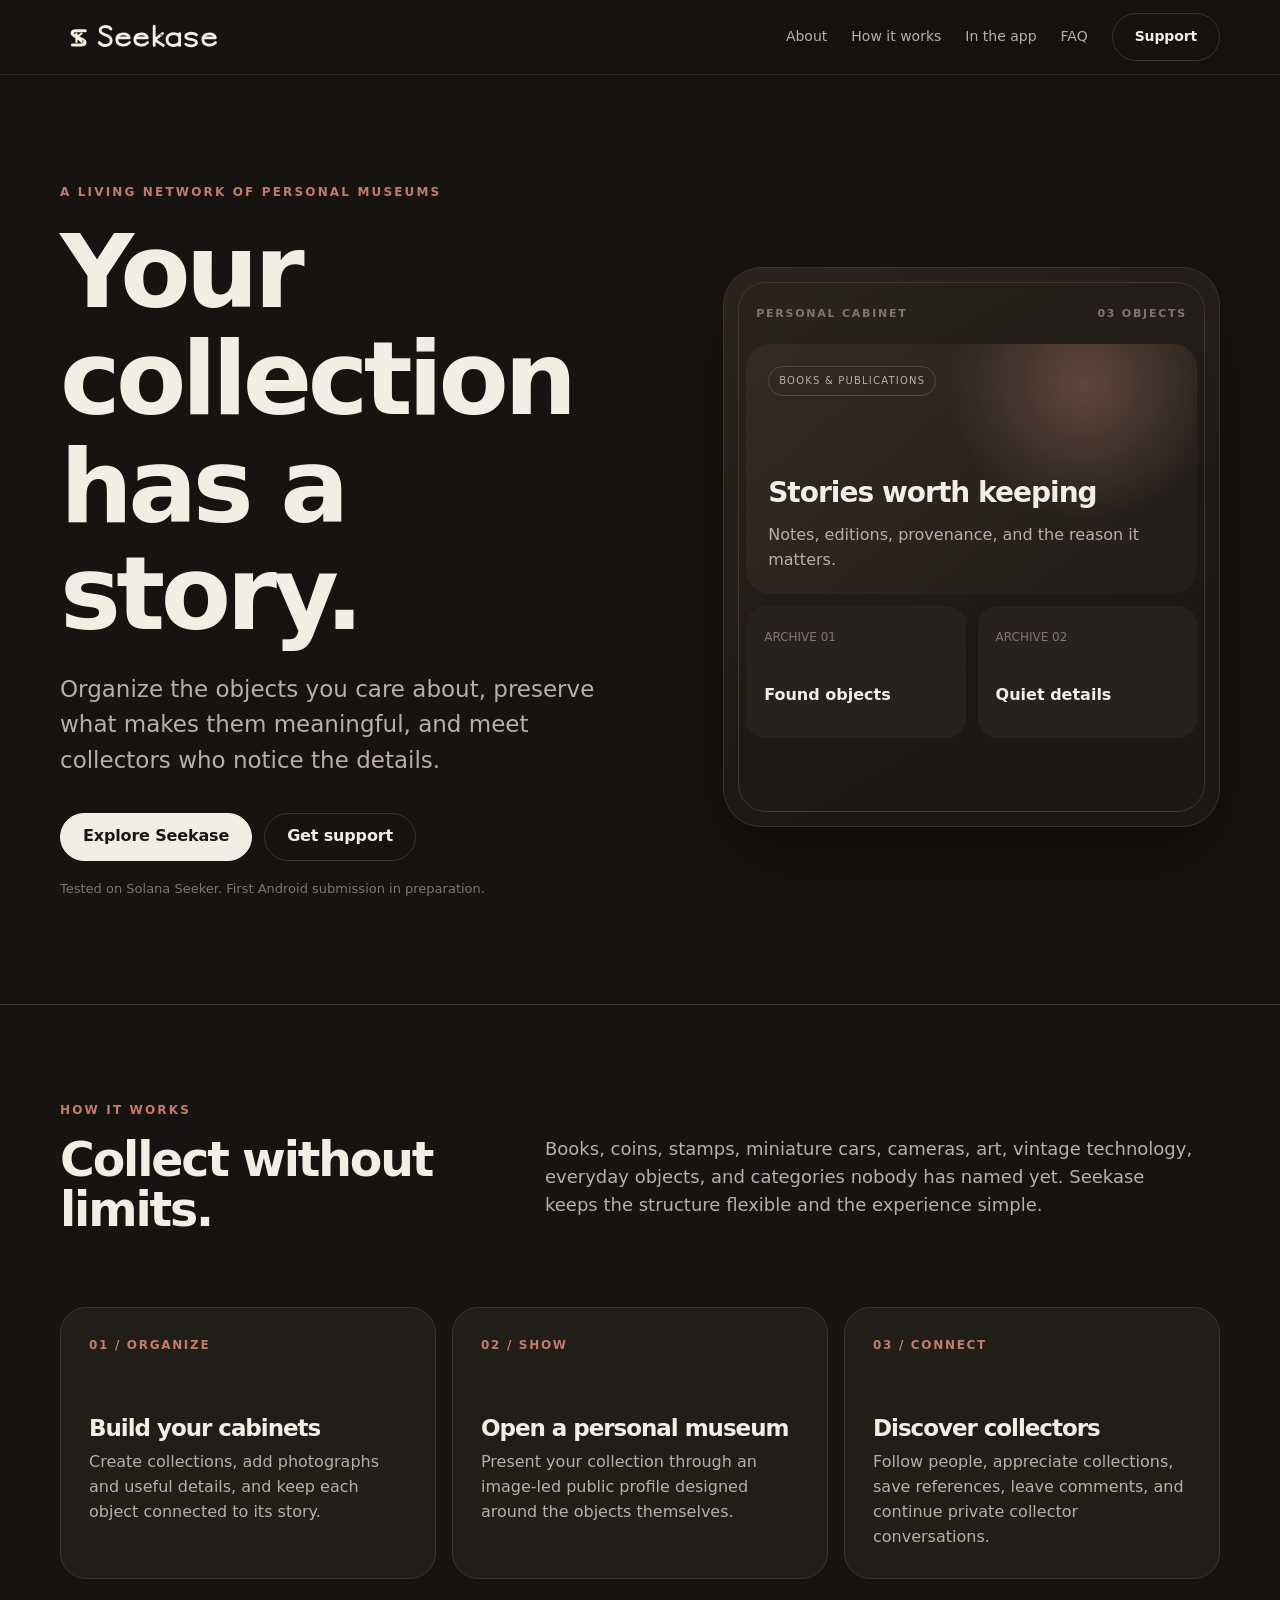
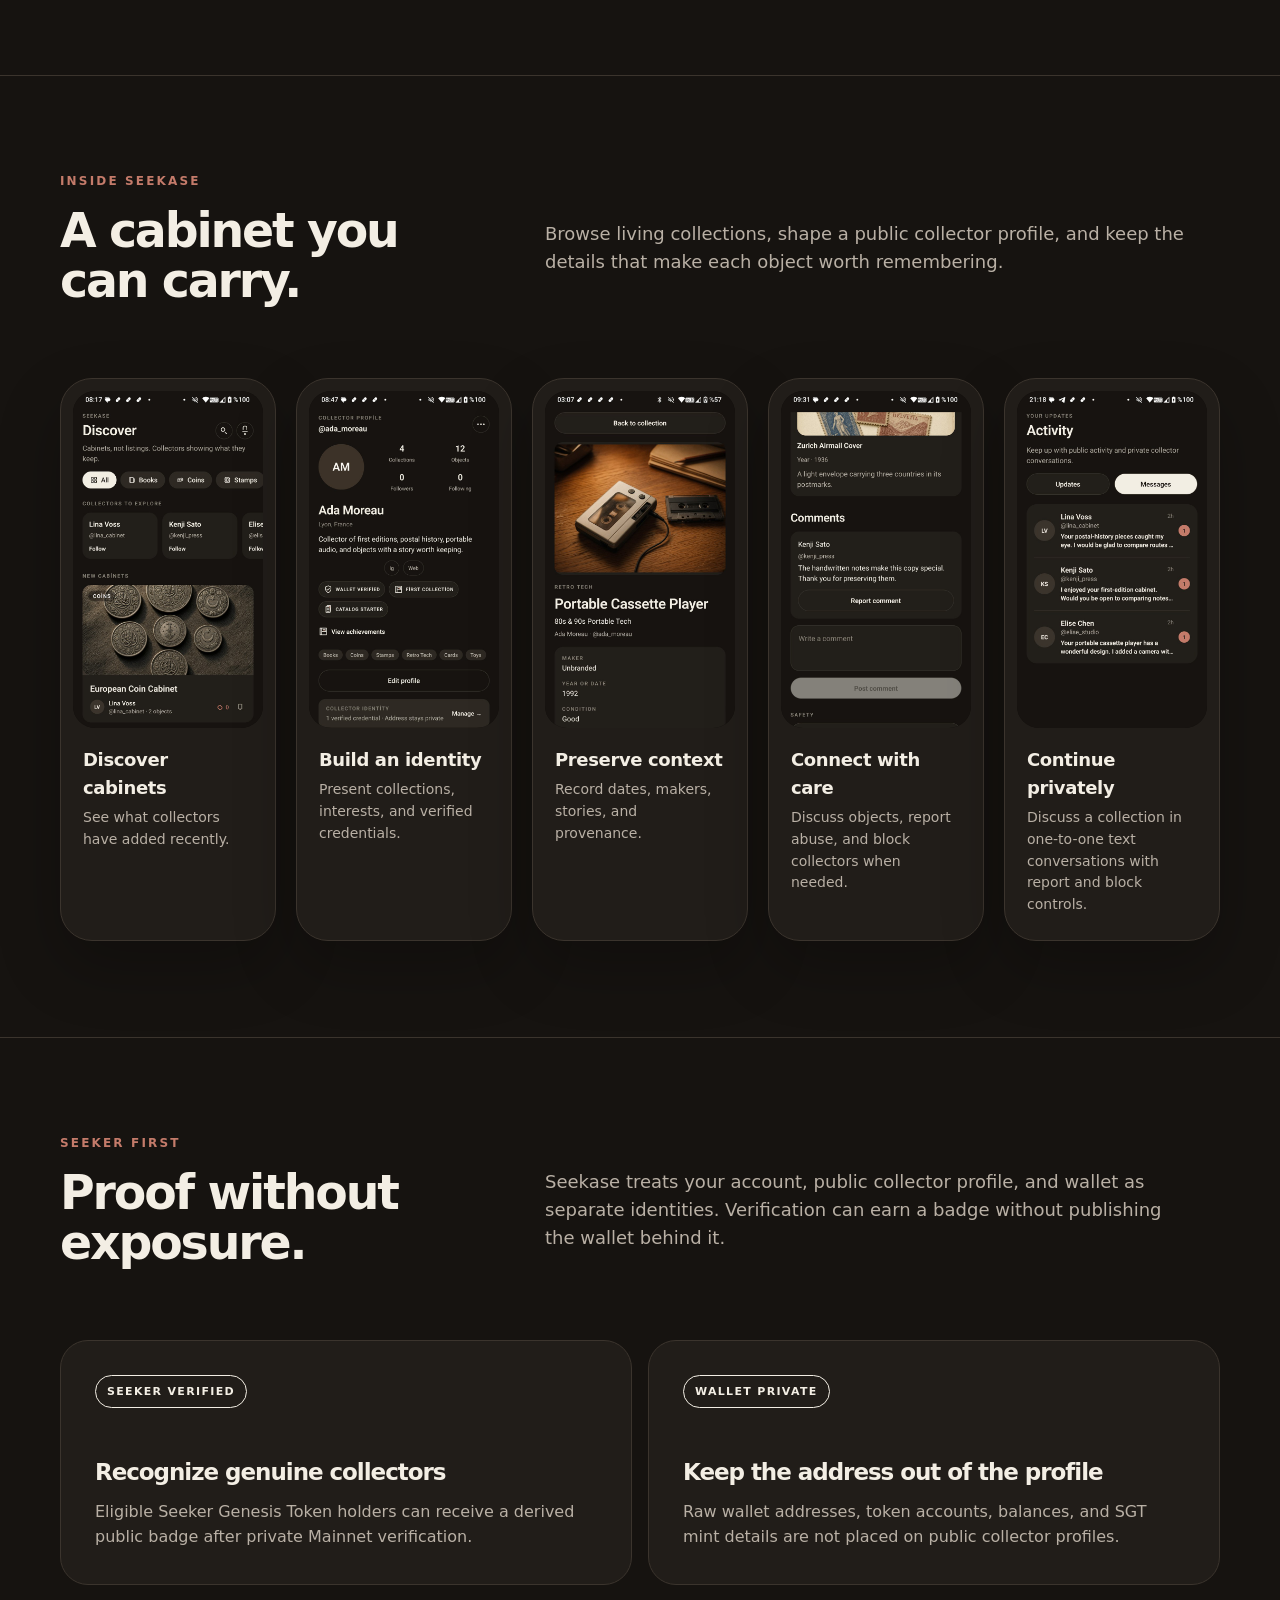
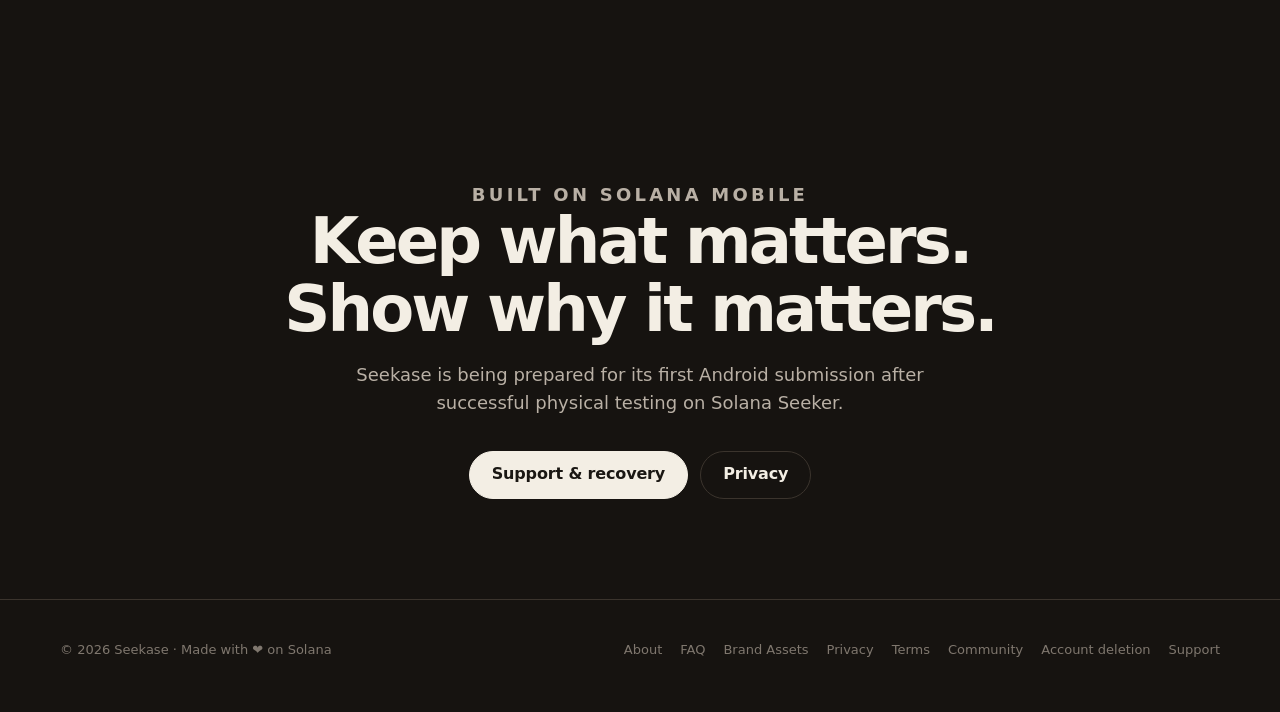
==== index.html @ af75c746 "Add social sharing metadata across site" ====
<!doctype html>
<html lang="en">
<head>
  <meta charset="utf-8">
  <meta name="viewport" content="width=device-width,initial-scale=1">
  <title>Seekase | Your collection has a story</title>
  <meta name="description" content="Build a personal museum, preserve the stories behind your objects, and discover collectors around the world.">
  <meta name="robots" content="index,follow,max-image-preview:large">
  <meta property="og:site_name" content="Seekase">
  <meta property="og:title" content="Seekase | Your collection has a story">
  <meta property="og:description" content="Build a personal museum, preserve the stories behind your objects, and discover collectors around the world.">
  <meta property="og:type" content="website">
  <meta property="og:locale" content="en_US">
  <meta property="og:url" content="https://seekase.app/">
  <meta property="og:image" content="https://seekase.app/assets/brand/banner-1200x600.png">
  <meta property="og:image:secure_url" content="https://seekase.app/assets/brand/banner-1200x600.png">
  <meta property="og:image:type" content="image/png">
  <meta property="og:image:width" content="1200">
  <meta property="og:image:height" content="600">
  <meta property="og:image:alt" content="Seekase — Build a personal museum, preserve the stories behind your objects, and discover collectors around the world.">
  <meta name="twitter:card" content="summary_large_image">
  <meta name="twitter:title" content="Seekase | Your collection has a story">
  <meta name="twitter:description" content="Build a personal museum, preserve the stories behind your objects, and discover collectors around the world.">
  <meta name="twitter:image" content="https://seekase.app/assets/brand/banner-1200x600.png">
  <meta name="twitter:image:alt" content="Seekase — Build a personal museum, preserve the stories behind your objects, and discover collectors around the world.">
  <meta name="theme-color" content="#161310">
  <link rel="canonical" href="https://seekase.app/">
  <link rel="icon" href="/assets/mark.svg" type="image/svg+xml">
  <link rel="apple-touch-icon" href="/assets/brand/app-icon-512.png">
  <link rel="stylesheet" href="/assets/site.css">
</head>
<body>
  <header class="site-header">
    <nav class="nav shell" aria-label="Main navigation">
      <a class="brand" href="/" aria-label="Seekase home"><img src="/assets/lockup.svg" alt="Seekase"></a>
      <div class="nav-links"><a href="/about/">About</a><a href="#how-it-works">How it works</a><a href="#in-the-app">In the app</a><a href="/faq/">FAQ</a><a class="button secondary" href="/support/">Support</a></div>
    </nav>
  </header>
  <main>
    <section class="hero">
      <div class="hero-grid shell">
        <div>
          <p class="eyebrow">A living network of personal museums</p>
          <h1>Your collection has a story.</h1>
          <p class="lede">Organize the objects you care about, preserve what makes them meaningful, and meet collectors who notice the details.</p>
          <div class="actions"><a class="button primary" href="#how-it-works">Explore Seekase</a><a class="button secondary" href="/support/">Get support</a></div>
          <p class="availability">Tested on Solana Seeker. First Android submission in preparation.</p>
        </div>
        <div class="cabinet" aria-label="Illustration of a Seekase collection">
          <div class="cabinet-head"><span>Personal cabinet</span><span>03 objects</span></div>
          <article class="object-card featured"><span class="object-tag">Books & publications</span><p class="object-title">Stories worth keeping</p><p class="object-meta">Notes, editions, provenance, and the reason it matters.</p></article>
          <div class="object-row"><article class="mini-object"><span>ARCHIVE 01</span><strong>Found objects</strong></article><article class="mini-object"><span>ARCHIVE 02</span><strong>Quiet details</strong></article></div>
        </div>
      </div>
    </section>
    <section class="section" id="how-it-works">
      <div class="shell">
        <div class="section-intro"><div><p class="eyebrow">How it works</p><h2>Collect without limits.</h2></div><p class="section-copy">Books, coins, stamps, miniature cars, cameras, art, vintage technology, everyday objects, and categories nobody has named yet. Seekase keeps the structure flexible and the experience simple.</p></div>
        <div class="feature-grid">
          <article class="feature"><span class="feature-index">01 / ORGANIZE</span><h3>Build your cabinets</h3><p>Create collections, add photographs and useful details, and keep each object connected to its story.</p></article>
          <article class="feature"><span class="feature-index">02 / SHOW</span><h3>Open a personal museum</h3><p>Present your collection through an image-led public profile designed around the objects themselves.</p></article>
          <article class="feature"><span class="feature-index">03 / CONNECT</span><h3>Discover collectors</h3><p>Follow people, appreciate collections, save references, leave comments, and continue private collector conversations.</p></article>
        </div>
      </div>
    </section>
    <section class="section app-preview" id="in-the-app">
      <div class="shell">
        <div class="section-intro"><div><p class="eyebrow">Inside Seekase</p><h2>A cabinet you can carry.</h2></div><p class="section-copy">Browse living collections, shape a public collector profile, and keep the details that make each object worth remembering.</p></div>
        <div class="screen-grid">
          <figure class="screen-card"><img src="/assets/screenshots/discover.jpg" alt="Seekase Discover showing public collector cabinets" loading="lazy"><figcaption><strong>Discover cabinets</strong><span>See what collectors have added recently.</span></figcaption></figure>
          <figure class="screen-card featured-screen"><img src="/assets/screenshots/profile.jpg" alt="Ada Moreau collector profile in Seekase" loading="lazy"><figcaption><strong>Build an identity</strong><span>Present collections, interests, and verified credentials.</span></figcaption></figure>
          <figure class="screen-card"><img src="/assets/screenshots/object.jpg" alt="A detailed collectible object page in Seekase" loading="lazy"><figcaption><strong>Preserve context</strong><span>Record dates, makers, stories, and provenance.</span></figcaption></figure>
          <figure class="screen-card"><img src="/assets/screenshots/comments.jpg" alt="A collector comment and safety controls in Seekase" loading="lazy"><figcaption><strong>Connect with care</strong><span>Discuss objects, report abuse, and block collectors when needed.</span></figcaption></figure>
          <figure class="screen-card"><img src="/assets/screenshots/messages.jpg" alt="Seekase private collector conversation inbox" loading="lazy"><figcaption><strong>Continue privately</strong><span>Discuss a collection in one-to-one text conversations with report and block controls.</span></figcaption></figure>
        </div>
      </div>
    </section>
    <section class="section" id="identity">
      <div class="shell">
        <div class="section-intro"><div><p class="eyebrow">Seeker first</p><h2>Proof without exposure.</h2></div><p class="section-copy">Seekase treats your account, public collector profile, and wallet as separate identities. Verification can earn a badge without publishing the wallet behind it.</p></div>
        <div class="identity">
          <article class="identity-card"><span class="status-pill">Seeker verified</span><h3>Recognize genuine collectors</h3><p>Eligible Seeker Genesis Token holders can receive a derived public badge after private Mainnet verification.</p></article>
          <article class="identity-card dark"><span class="status-pill">Wallet private</span><h3>Keep the address out of the profile</h3><p>Raw wallet addresses, token accounts, balances, and SGT mint details are not placed on public collector profiles.</p></article>
        </div>
      </div>
    </section>
    <section class="cta"><div class="shell"><p class="eyebrow">Built on Solana Mobile</p><h2>Keep what matters.<br>Show why it matters.</h2><p>Seekase is being prepared for its first Android submission after successful physical testing on Solana Seeker.</p><div class="actions"><a class="button primary" href="/support/">Support & recovery</a><a class="button secondary" href="/privacy/">Privacy</a></div></div></section>
  </main>
  <footer class="site-footer"><div class="footer-grid shell"><span>© 2026 Seekase · Made with ❤️ on Solana</span><div class="footer-links"><a href="/about/">About</a><a href="/faq/">FAQ</a><a href="/brand/">Brand Assets</a><a href="/privacy/">Privacy</a><a href="/terms/">Terms</a><a href="/community/">Community</a><a href="/account-deletion/">Account deletion</a><a href="/support/">Support</a></div></div></footer>
</body>
</html>
---- assets/site.css ----
:root {
  color-scheme: dark;
  --bg: #161310;
  --surface: #211d19;
  --surface-2: #2b2520;
  --paper: #f3eee4;
  --muted: #b9b0a5;
  --faint: #7f776e;
  --line: #3b342d;
  --clay: #c47b6a;
  --max: 1160px;
}

* { box-sizing: border-box; }
html { scroll-behavior: smooth; }
body {
  margin: 0;
  overflow-x: hidden;
  background: var(--bg);
  color: var(--paper);
  font-family: Inter, ui-sans-serif, system-ui, -apple-system, BlinkMacSystemFont, "Segoe UI", sans-serif;
  line-height: 1.55;
  -webkit-font-smoothing: antialiased;
}
a { color: inherit; }
img { display: block; max-width: 100%; }
.shell { width: auto; max-width: var(--max); margin-inline: max(20px, calc((100% - var(--max)) / 2)); }
.site-header {
  position: sticky;
  top: 0;
  z-index: 20;
  border-bottom: 1px solid color-mix(in srgb, var(--line), transparent 28%);
  background: color-mix(in srgb, var(--bg), transparent 7%);
  backdrop-filter: blur(16px);
}
.nav { min-height: 74px; display: flex; align-items: center; justify-content: space-between; gap: 28px; }
.brand { display: inline-flex; align-items: center; text-decoration: none; }
.brand img { width: 176px; height: auto; }
.nav-links { display: flex; align-items: center; gap: 24px; color: var(--muted); font-size: 14px; }
.nav-links a { text-decoration: none; }
.nav-links a:hover, .nav-links a:focus-visible { color: var(--paper); }
.button {
  display: inline-flex;
  align-items: center;
  justify-content: center;
  min-height: 48px;
  padding: 0 22px;
  border: 1px solid var(--line);
  border-radius: 999px;
  text-decoration: none;
  font-weight: 700;
  letter-spacing: -0.01em;
}
.button.primary { background: var(--paper); color: #1a1713; border-color: var(--paper); }
.button.secondary { background: transparent; color: var(--paper); }
.button:hover, .button:focus-visible { transform: translateY(-1px); }
.eyebrow { margin: 0 0 16px; color: var(--clay); font-size: 12px; font-weight: 800; letter-spacing: .18em; text-transform: uppercase; }
.hero { padding: 108px 0 92px; overflow: hidden; }
.hero-grid { display: grid; grid-template-columns: minmax(0, 1.08fr) minmax(320px, .92fr); gap: 80px; align-items: center; }
.hero-grid > *, .section-intro > *, .identity > * { min-width: 0; }
h1, h2, h3 { margin-top: 0; line-height: 1.05; letter-spacing: -.045em; }
h1 { max-width: 760px; margin-bottom: 24px; font-size: clamp(56px, 8vw, 108px); font-weight: 640; }
h2 { margin-bottom: 18px; font-size: clamp(38px, 5vw, 66px); font-weight: 620; }
h3 { margin-bottom: 10px; font-size: 23px; }
.lede { max-width: 650px; margin: 0; color: var(--muted); font-size: clamp(18px, 2vw, 23px); }
.actions { display: flex; flex-wrap: wrap; gap: 12px; margin-top: 34px; }
.availability { margin-top: 18px; color: var(--faint); font-size: 13px; }
.cabinet {
  position: relative;
  width: 100%;
  min-height: 560px;
  padding: 22px;
  border: 1px solid var(--line);
  border-radius: 38px;
  background: linear-gradient(150deg, #2b241e, #1b1815 70%);
  box-shadow: 0 34px 80px rgba(0,0,0,.33);
}
.cabinet::after { content: ""; position: absolute; inset: 14px; border: 1px solid #40372f; border-radius: 28px; pointer-events: none; }
.cabinet-head { display: flex; justify-content: space-between; margin: 15px 10px 22px; color: var(--faint); font-size: 11px; font-weight: 800; letter-spacing: .16em; text-transform: uppercase; }
.object-card { position: relative; z-index: 1; margin: 12px 0; padding: 22px; border-radius: 24px; background: var(--surface-2); }
.object-card.featured { min-height: 250px; display: flex; flex-direction: column; justify-content: end; background: radial-gradient(circle at 75% 16%, #60463b, transparent 34%), linear-gradient(140deg, #342a23, #211d19); }
.object-tag { width: max-content; margin-bottom: auto; padding: 6px 10px; border: 1px solid #59483e; border-radius: 99px; color: var(--muted); font-size: 10px; letter-spacing: .12em; text-transform: uppercase; }
.object-title { margin: 0; font-size: 28px; font-weight: 650; letter-spacing: -.035em; }
.object-meta { margin: 8px 0 0; color: var(--muted); }
.object-row { display: grid; grid-template-columns: 1fr 1fr; gap: 12px; }
.mini-object { min-height: 132px; padding: 18px; border-radius: 20px; background: #27221e; }
.mini-object strong { display: block; margin-top: 34px; }
.mini-object span { color: var(--faint); font-size: 12px; }
.section { padding: 96px 0; border-top: 1px solid var(--line); }
.section-intro { display: grid; grid-template-columns: .75fr 1.25fr; align-items: center; gap: 80px; margin-bottom: 54px; }
.section-intro h2 { font-size: clamp(34px, 3.7vw, 54px); }
.section-copy { max-width: 650px; margin: 0; color: var(--muted); font-size: 18px; }
.feature-grid { display: grid; grid-template-columns: repeat(3, 1fr); gap: 16px; }
.feature { min-height: 250px; padding: 28px; border: 1px solid var(--line); border-radius: 26px; background: var(--surface); }
.feature-index { display: block; margin-bottom: 62px; color: var(--clay); font-size: 12px; font-weight: 800; letter-spacing: .14em; }
.feature p { margin: 0; color: var(--muted); }
.app-preview { overflow: hidden; }
.screen-grid { display: grid; grid-template-columns: repeat(5, minmax(0, 1fr)); gap: 20px; align-items: stretch; }
.screen-card { display: flex; height: 100%; min-width: 0; flex-direction: column; margin: 0; padding: 12px; border: 1px solid var(--line); border-radius: 32px; background: var(--surface); box-shadow: 0 26px 64px rgba(0,0,0,.24); }
.screen-card.featured-screen { transform: none; }
.screen-card img { width: 100%; border-radius: 22px; aspect-ratio: 9 / 16; object-fit: cover; object-position: top; background: #100e0c; }
.screen-card figcaption { display: grid; flex: 1; align-content: start; gap: 5px; padding: 18px 10px 12px; }
.screen-card figcaption strong { font-size: 18px; letter-spacing: -.02em; }
.screen-card figcaption span { color: var(--muted); font-size: 14px; }
.identity { display: grid; grid-template-columns: 1fr 1fr; gap: 16px; }
.identity-card { padding: 34px; border: 1px solid var(--line); border-radius: 28px; background: var(--surface); color: var(--paper); }
.identity-card.dark { background: var(--surface); }
.identity-card p { max-width: 500px; margin-bottom: 0; color: var(--muted); }
.status-pill { display: inline-flex; margin-bottom: 52px; padding: 7px 11px; border: 1px solid currentColor; border-radius: 99px; font-size: 11px; font-weight: 800; letter-spacing: .12em; text-transform: uppercase; }
.principle-grid { display: grid; grid-template-columns: 1fr 1fr; border-top: 1px solid var(--line); }
.principle { display: grid; grid-template-columns: 54px 1fr; gap: 18px; padding: 30px 28px 30px 0; border-bottom: 1px solid var(--line); }
.principle:nth-child(odd) { border-right: 1px solid var(--line); }
.principle:nth-child(even) { padding-left: 28px; }
.principle > span { color: var(--clay); font-size: 12px; font-weight: 800; letter-spacing: .14em; }
.principle p { margin: 0; color: var(--muted); }
.founder-note { background: var(--surface); color: var(--paper); }
.founder-note .eyebrow { color: var(--clay); }
.founder-note p { max-width: 780px; margin: 0; color: var(--muted); font-size: 20px; }
.founder-link { display: inline-flex; margin-top: 24px; color: var(--paper); font-size: 16px; font-weight: 750; text-underline-offset: 5px; }
.narrow-copy { max-width: 900px; }
.faq-list h3 { margin-bottom: 8px; }
.faq-list h3 + p { margin-top: 0; }
.asset-grid { display: grid; grid-template-columns: 1fr 1fr; gap: 18px; min-width: 0; }
.asset-card, .media-asset { min-width: 0; max-width: 100%; overflow: hidden; border: 1px solid var(--line); border-radius: 26px; }
.asset-dark { background: var(--bg); }
.asset-light { background: var(--paper); color: #1a1713; }
.asset-preview { min-height: 260px; display: grid; place-items: center; padding: 48px; }
.lockup-preview img { width: min(100%, 360px); }
.mark-preview img { width: 96px; max-height: 96px; }
.wordmark-preview img { width: min(100%, 280px); }
.asset-info { display: flex; align-items: center; justify-content: space-between; gap: 20px; padding: 18px 20px; border-top: 1px solid color-mix(in srgb, var(--line), transparent 18%); background: color-mix(in srgb, var(--surface), transparent 3%); color: var(--paper); }
.asset-info > div { min-width: 0; }
.asset-light .asset-info { background: #e9e3d8; color: #1a1713; border-color: #d7d0c4; }
.asset-info strong, .asset-info span { display: block; }
.asset-info span { margin-top: 3px; color: var(--muted); font-size: 12px; }
.asset-light .asset-info span { color: #6d655c; }
.download-link { flex: 0 0 auto; text-decoration: none; font-size: 13px; font-weight: 750; }
.media-grid { display: grid; grid-template-columns: 1fr 2fr 1fr; gap: 18px; align-items: start; }
.media-asset { background: var(--surface); }
.media-asset > img { width: 100%; aspect-ratio: 1; object-fit: cover; }
.media-asset.wide > img { aspect-ratio: 2 / 1; }
.swatch-grid { display: grid; grid-template-columns: repeat(5, 1fr); gap: 12px; }
.swatch { min-height: 180px; display: flex; flex-direction: column; justify-content: space-between; padding: 18px; border: 1px solid var(--line); border-radius: 22px; }
.swatch span { font-weight: 650; }
.swatch strong { font-size: 12px; letter-spacing: .12em; }
.swatch.archive { background: #161310; color: #F3EEE4; }
.swatch.ivory { background: #F3EEE4; color: #1A1713; }
.swatch.clay { background: #C47B6A; color: #1A1713; }
.swatch.paper { background: #F4F0E8; color: #1A1713; }
.swatch.ink { background: #1A1713; color: #F3EEE4; }
.cta { padding: 100px 0; text-align: center; }
.cta p { max-width: 620px; margin: 0 auto; color: var(--muted); font-size: 18px; }
.cta .actions { justify-content: center; }
.site-footer { padding: 40px 0 52px; border-top: 1px solid var(--line); color: var(--faint); font-size: 13px; }
.footer-grid { display: flex; justify-content: space-between; gap: 32px; }
.footer-links { display: flex; flex-wrap: wrap; gap: 18px; }
.footer-links a { text-decoration: none; }
.legal-hero { padding: 76px 0 44px; }
.legal-hero h1 { max-width: 900px; font-size: clamp(48px, 7vw, 84px); }
.legal-layout { display: grid; grid-template-columns: 220px minmax(0, 760px); gap: 72px; padding-bottom: 110px; }
.legal-nav { position: sticky; top: 104px; align-self: start; display: grid; gap: 9px; color: var(--faint); font-size: 13px; }
.legal-nav a { text-decoration: none; }
.legal { color: var(--muted); }
.legal h2 { margin-top: 54px; color: var(--paper); font-size: 30px; letter-spacing: -.03em; }
.legal h2:first-child { margin-top: 0; }
.legal h3 { margin-top: 30px; color: var(--paper); font-size: 19px; letter-spacing: -.02em; }
.legal li { margin-bottom: 8px; }
.notice { margin: 24px 0 34px; padding: 18px 20px; border-left: 3px solid var(--clay); background: var(--surface); color: var(--muted); }
.steps { counter-reset: steps; display: grid; gap: 14px; margin: 28px 0; padding: 0; list-style: none; }
.steps li { counter-increment: steps; padding: 22px; border: 1px solid var(--line); border-radius: 20px; background: var(--surface); }
.steps li::before { content: counter(steps, decimal-leading-zero); display: block; margin-bottom: 10px; color: var(--clay); font-size: 11px; font-weight: 800; letter-spacing: .14em; }
code { padding: 2px 6px; border-radius: 6px; background: var(--surface-2); color: var(--paper); }

@media (max-width: 860px) {
  .nav-links a:not(.button) { display: none; }
  .nav-links a[href="/about/"], .nav-links a[href="/faq/"] { display: inline-flex; }
  .brand img { width: 148px; }
  .hero { padding-top: 72px; }
  .hero-grid { display: block; }
  .hero-grid > :last-child { margin-top: 40px; }
  .section-intro, .identity, .legal-layout { grid-template-columns: 1fr; gap: 40px; }
  .principle-grid { grid-template-columns: 1fr; }
  .principle:nth-child(odd) { border-right: 0; }
  .principle:nth-child(even) { padding-left: 0; }
  .media-grid { grid-template-columns: 1fr 1fr; }
  .media-asset.wide { grid-column: span 2; }
  .swatch-grid { grid-template-columns: repeat(3, 1fr); }
  .cabinet { min-height: 500px; }
  .feature-grid { grid-template-columns: 1fr; }
  .screen-grid { grid-template-columns: repeat(5, minmax(240px, 1fr)); overflow-x: auto; margin-inline: -20px; padding: 24px 20px 18px; scroll-snap-type: x mandatory; }
  .screen-card { scroll-snap-align: center; }
  .screen-card.featured-screen { transform: none; }
  .feature { min-height: auto; }
  .feature-index { margin-bottom: 34px; }
  .legal-nav { position: static; grid-template-columns: repeat(2, minmax(0,1fr)); }
}

@media (max-width: 520px) {
  .shell { width: auto; margin-inline: 14px; }
  .nav { min-height: 66px; }
  .brand img { width: 118px; }
  .nav-links { gap: 11px; font-size: 12px; }
  .nav-links .button { min-height: 40px; padding-inline: 14px; font-size: 12px; }
  .hero { padding: 58px 0 70px; }
  h1 { max-width: 100%; font-size: clamp(42px, 12.5vw, 50px); }
  h1, h2, h3, p { overflow-wrap: anywhere; }
  .cabinet { min-height: 460px; padding: 16px; border-radius: 30px; }
  .object-row { grid-template-columns: 1fr; }
  .mini-object { min-height: 98px; }
  .mini-object strong { margin-top: 18px; }
  .section { padding: 72px 0; }
  .screen-grid { grid-template-columns: repeat(5, minmax(78vw, 1fr)); margin-inline: -14px; padding-inline: 14px; }
  .asset-grid, .media-grid { grid-template-columns: 1fr; }
  .media-asset.wide { grid-column: auto; }
  .asset-preview { min-height: 220px; padding: 34px; }
  .asset-info { align-items: flex-start; flex-direction: column; gap: 12px; }
  .swatch-grid { grid-template-columns: 1fr 1fr; }
  .footer-grid { flex-direction: column; }
}

@media (prefers-reduced-motion: reduce) {
  html { scroll-behavior: auto; }
  *, *::before, *::after { transition: none !important; animation: none !important; }
}
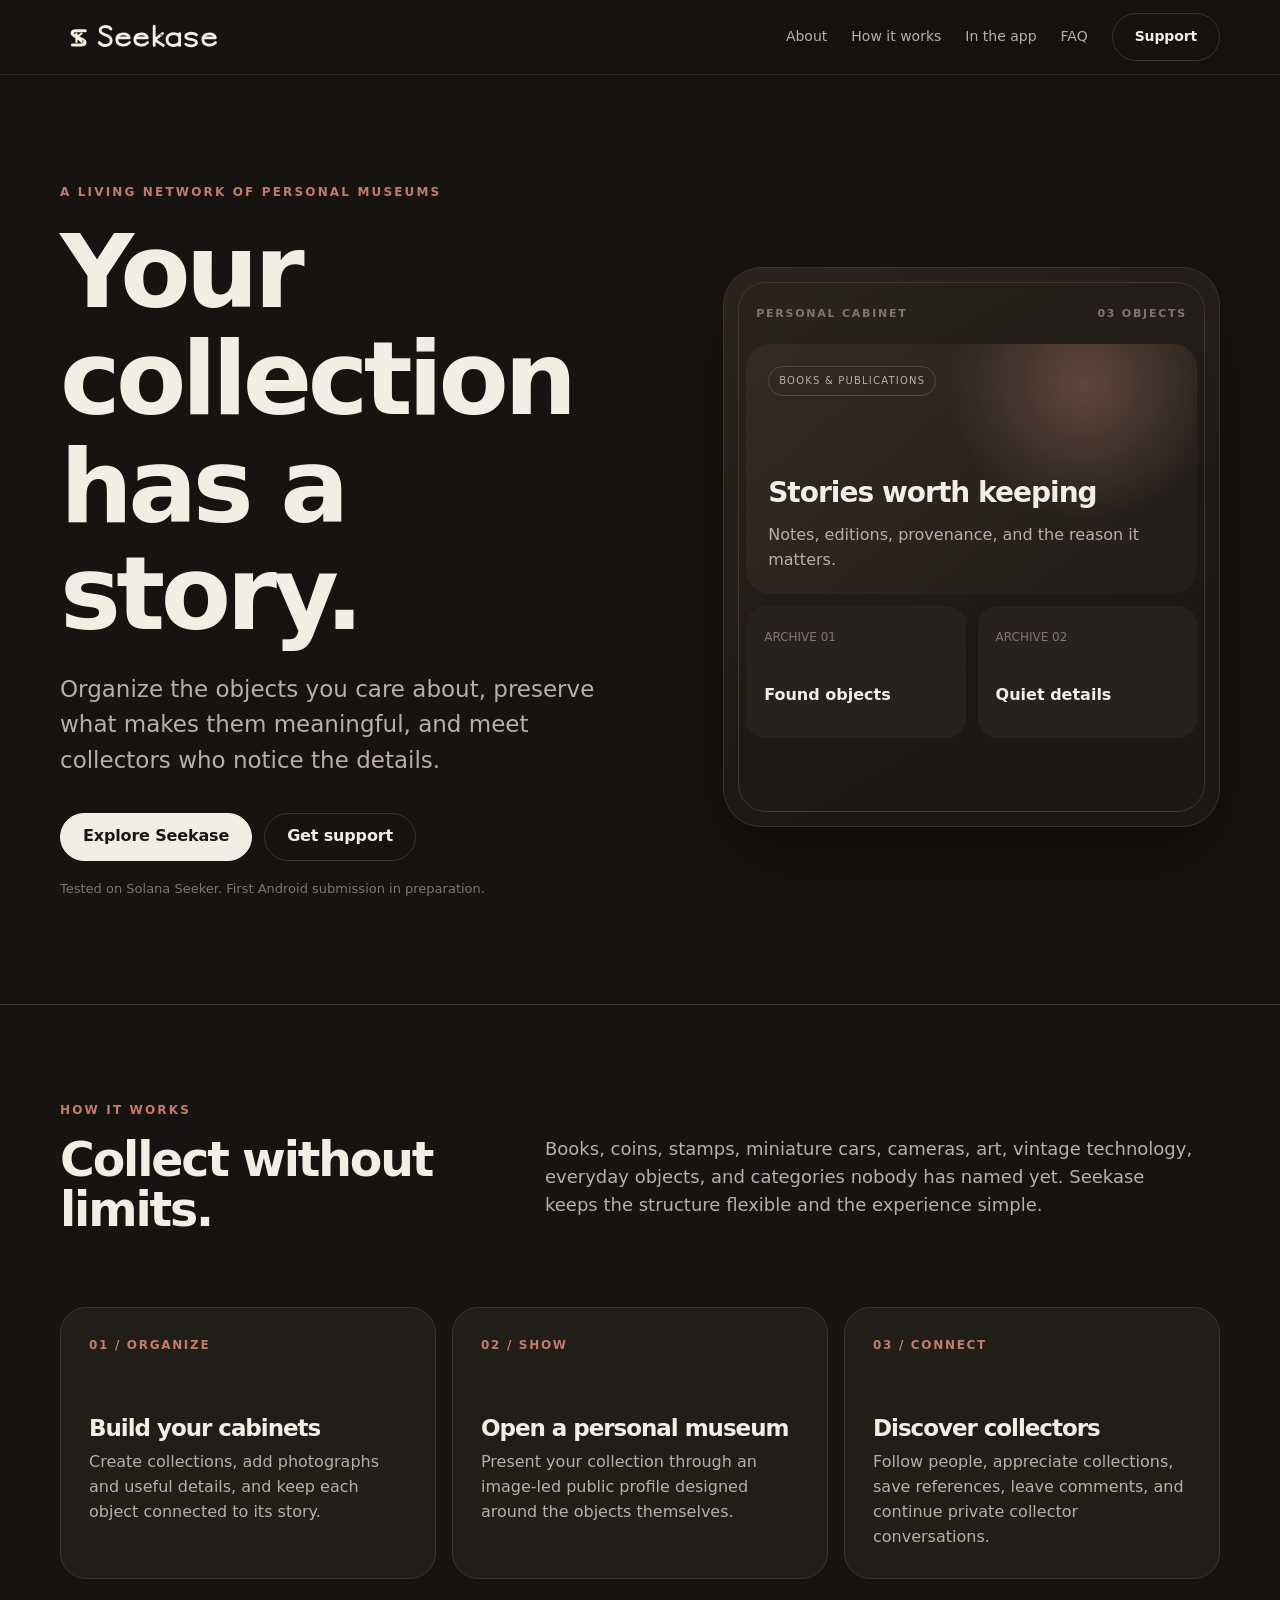
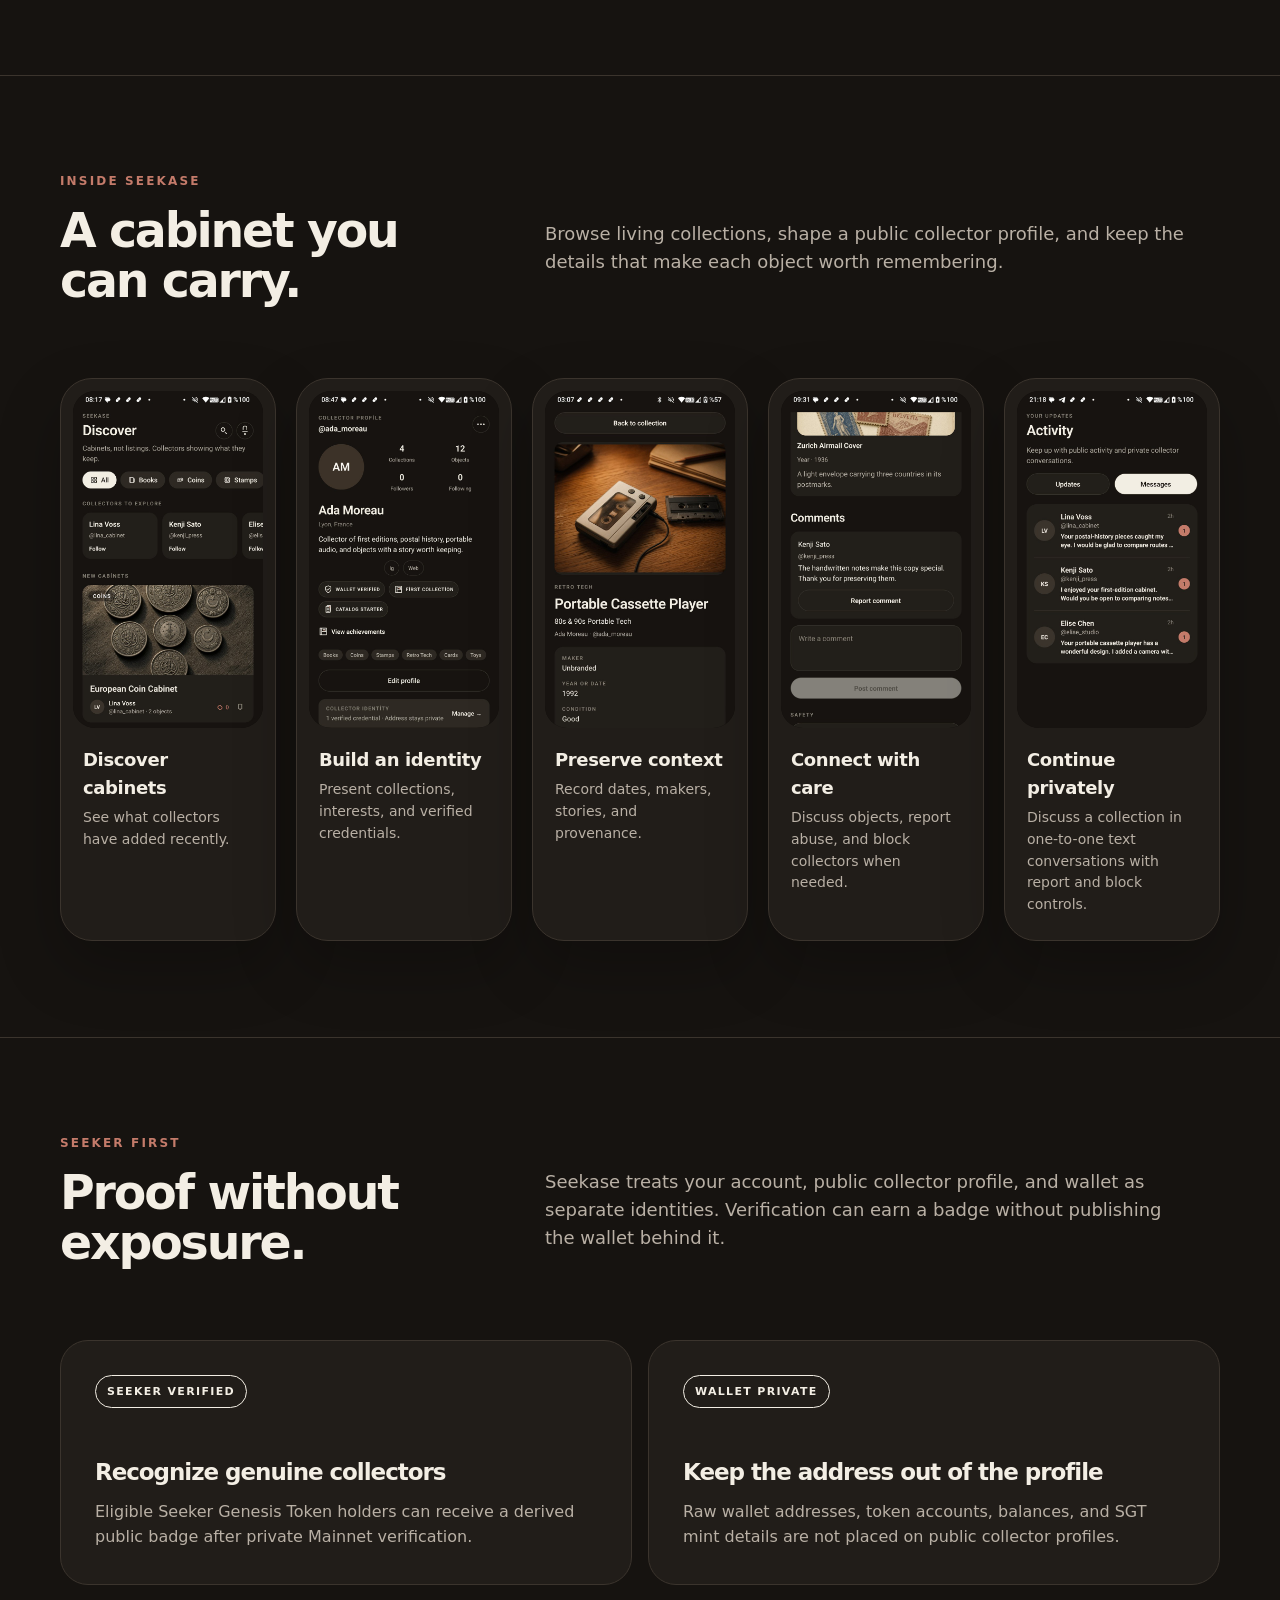
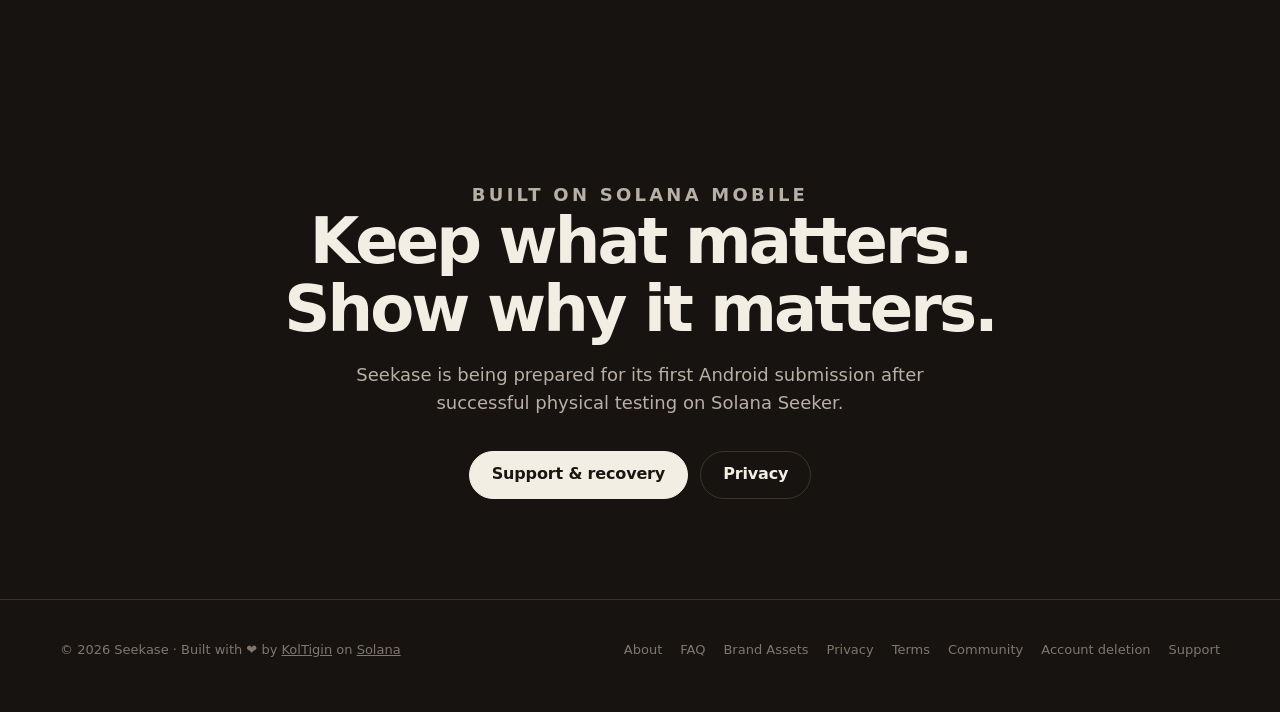
==== commit 6c68c90f: "Link footer credits" ====
--- a/index.html
+++ b/index.html
@@ -86,6 +86,6 @@
     </section>
     <section class="cta"><div class="shell"><p class="eyebrow">Built on Solana Mobile</p><h2>Keep what matters.<br>Show why it matters.</h2><p>Seekase is being prepared for its first Android submission after successful physical testing on Solana Seeker.</p><div class="actions"><a class="button primary" href="/support/">Support & recovery</a><a class="button secondary" href="/privacy/">Privacy</a></div></div></section>
   </main>
-  <footer class="site-footer"><div class="footer-grid shell"><span>© 2026 Seekase · Made with ❤️ on Solana</span><div class="footer-links"><a href="/about/">About</a><a href="/faq/">FAQ</a><a href="/brand/">Brand Assets</a><a href="/privacy/">Privacy</a><a href="/terms/">Terms</a><a href="/community/">Community</a><a href="/account-deletion/">Account deletion</a><a href="/support/">Support</a></div></div></footer>
+  <footer class="site-footer"><div class="footer-grid shell"><span>© 2026 Seekase · Built with ❤️ by <a href="https://koltigin.xyz" target="_blank" rel="noopener noreferrer">KolTigin</a> on <a href="https://solanamobile.com/" target="_blank" rel="noopener noreferrer">Solana</a></span><div class="footer-links"><a href="/about/">About</a><a href="/faq/">FAQ</a><a href="/brand/">Brand Assets</a><a href="/privacy/">Privacy</a><a href="/terms/">Terms</a><a href="/community/">Community</a><a href="/account-deletion/">Account deletion</a><a href="/support/">Support</a></div></div></footer>
 </body>
 </html>
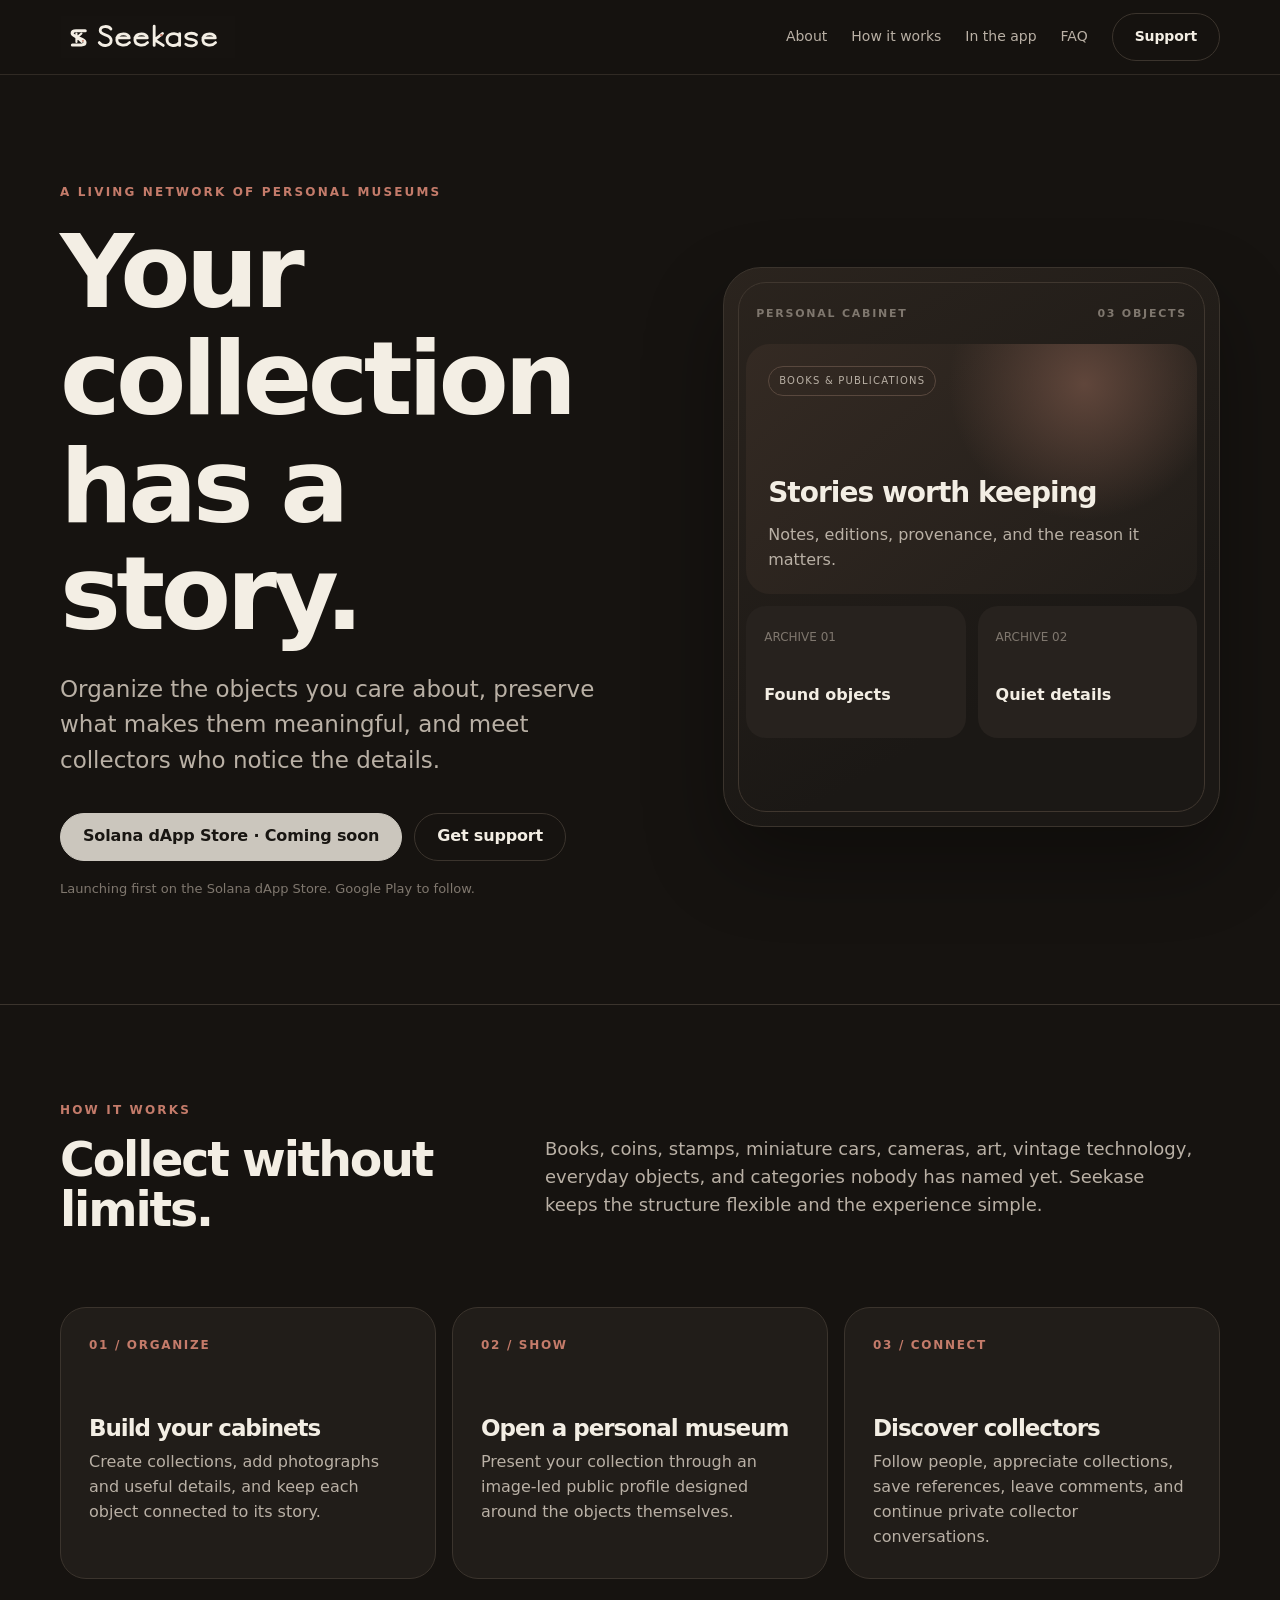
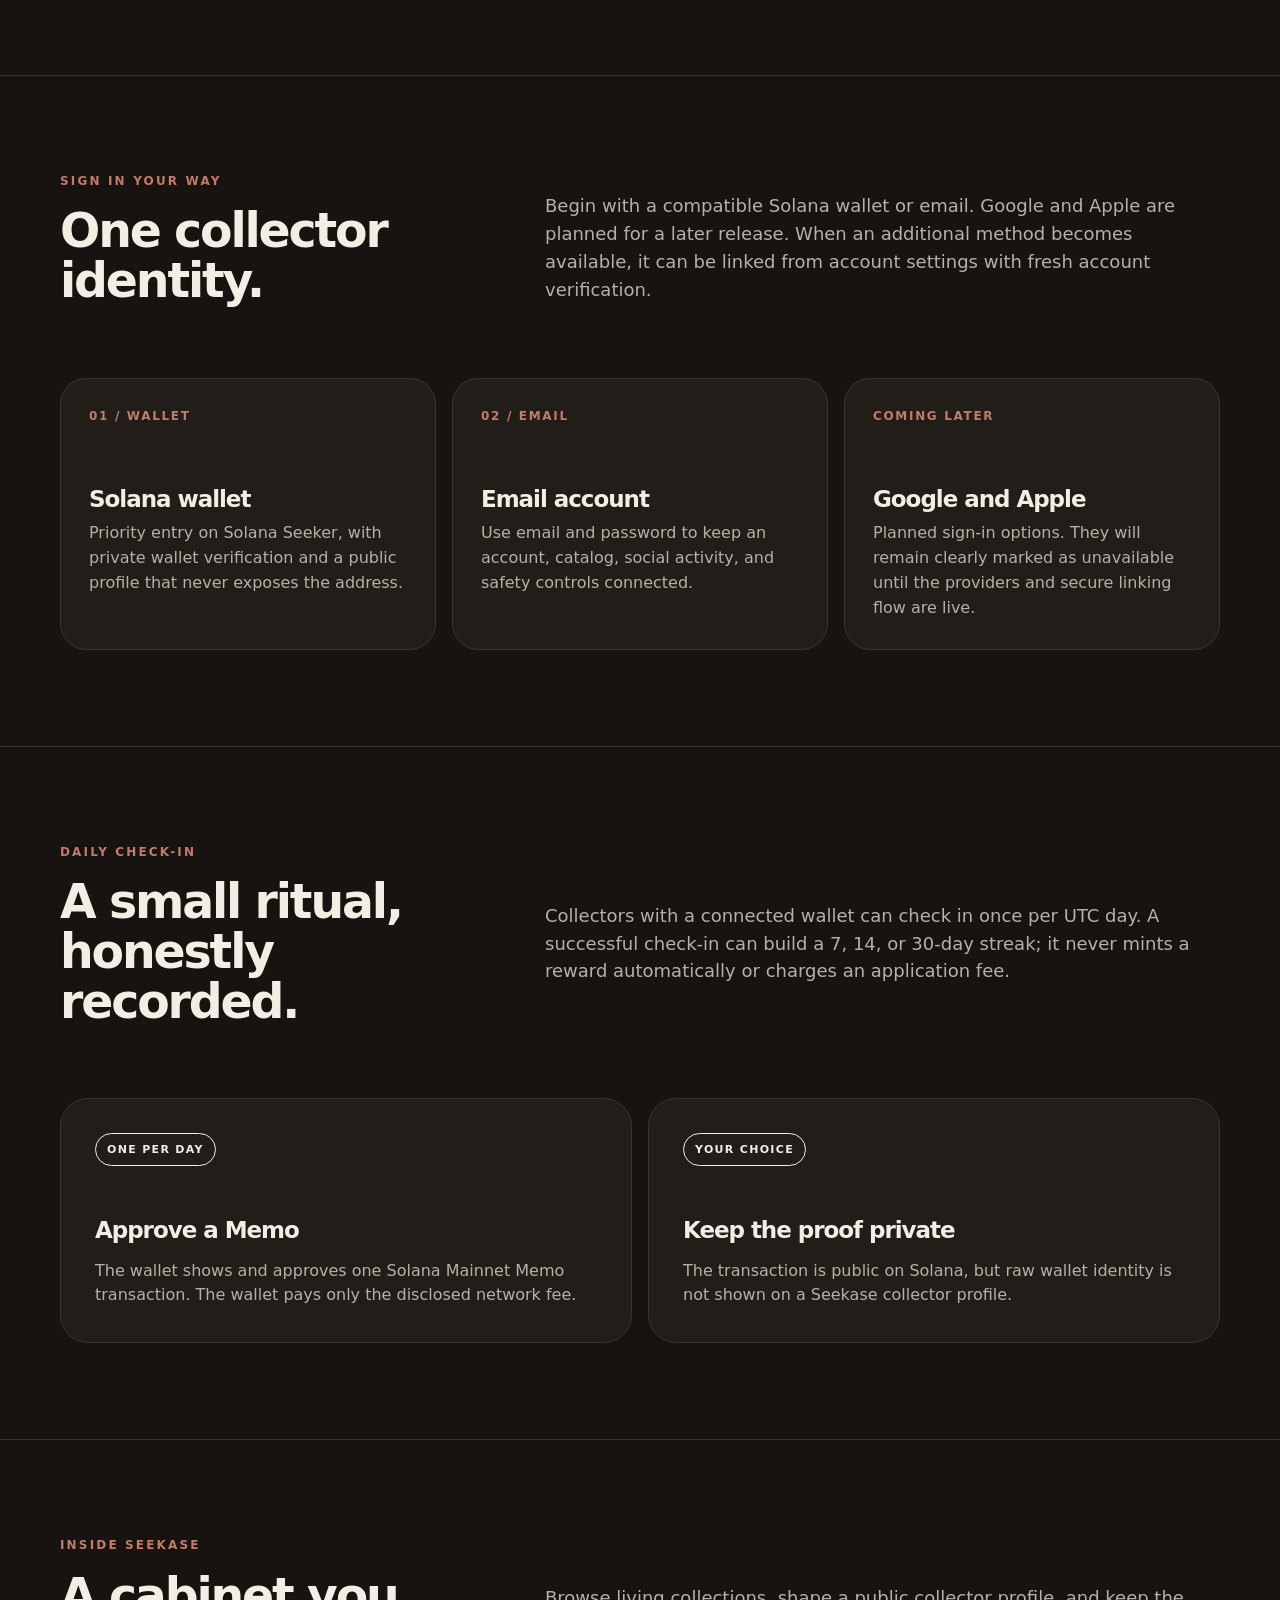
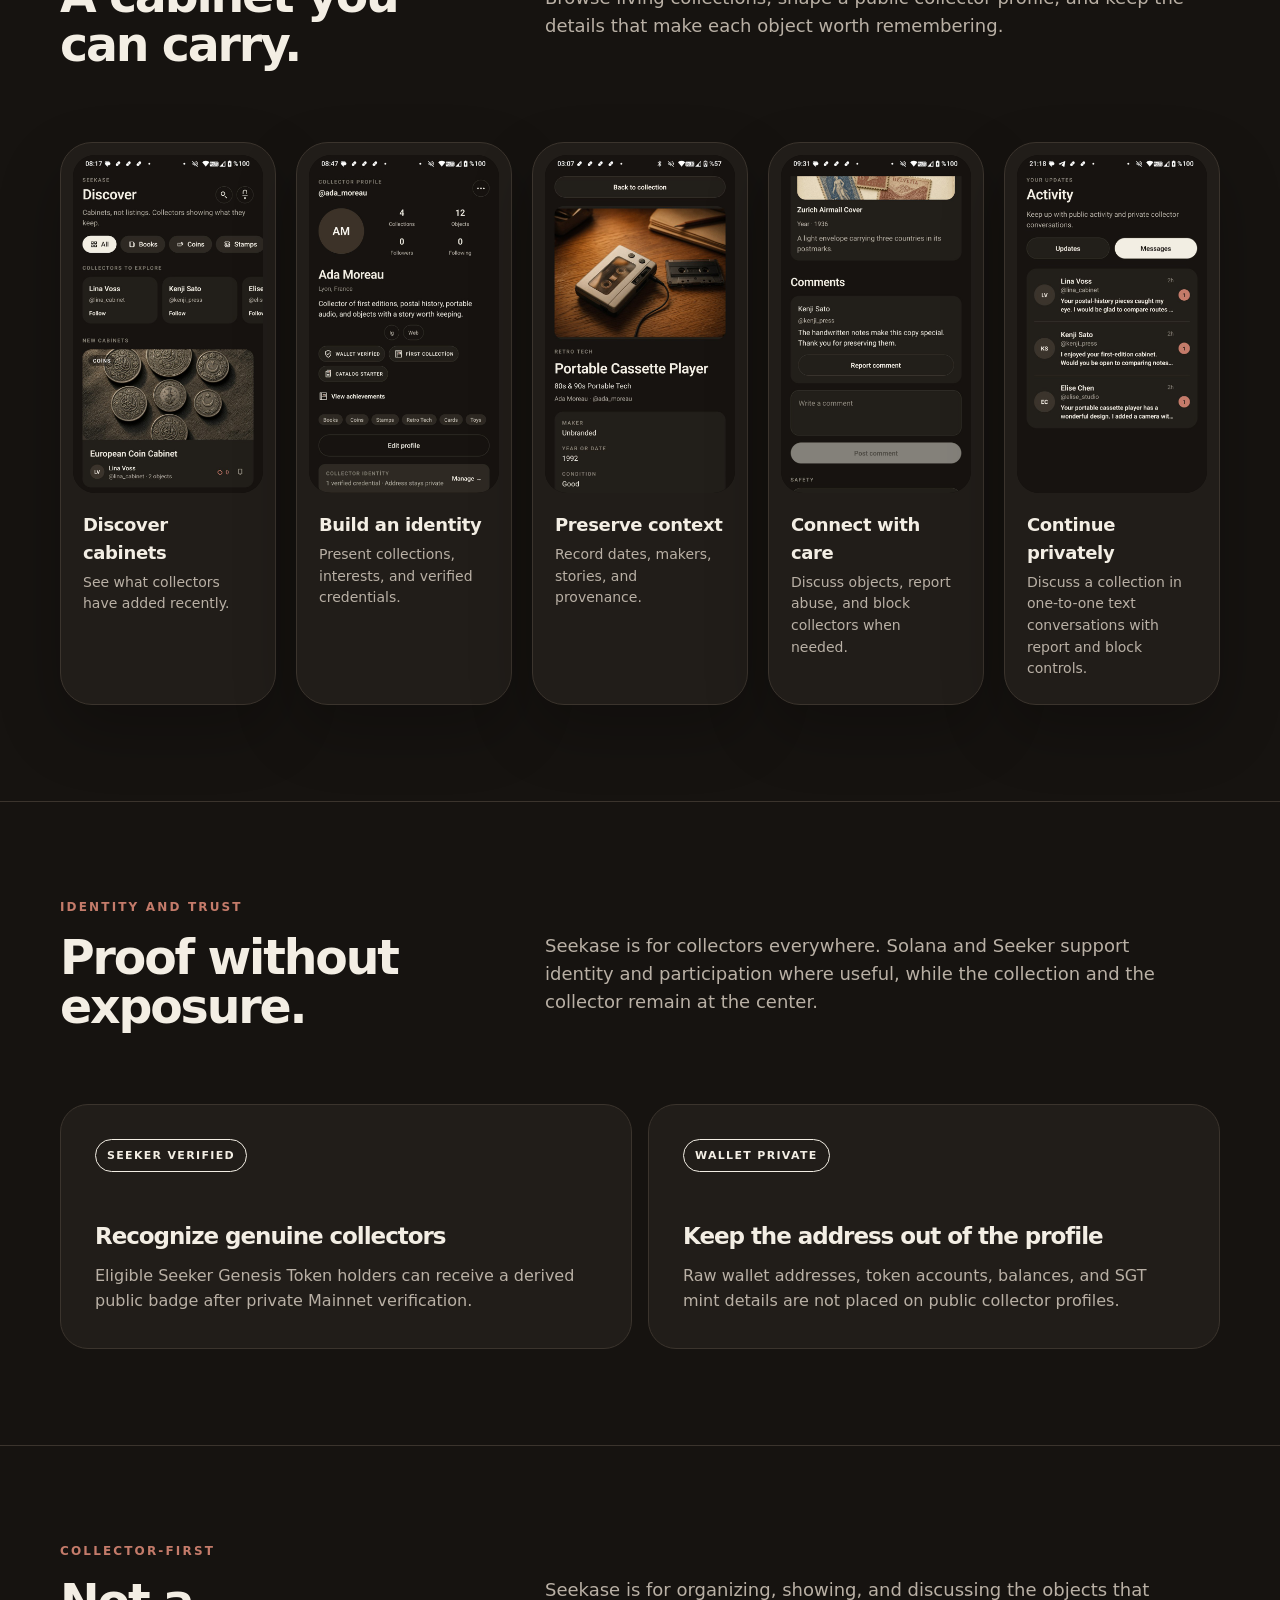
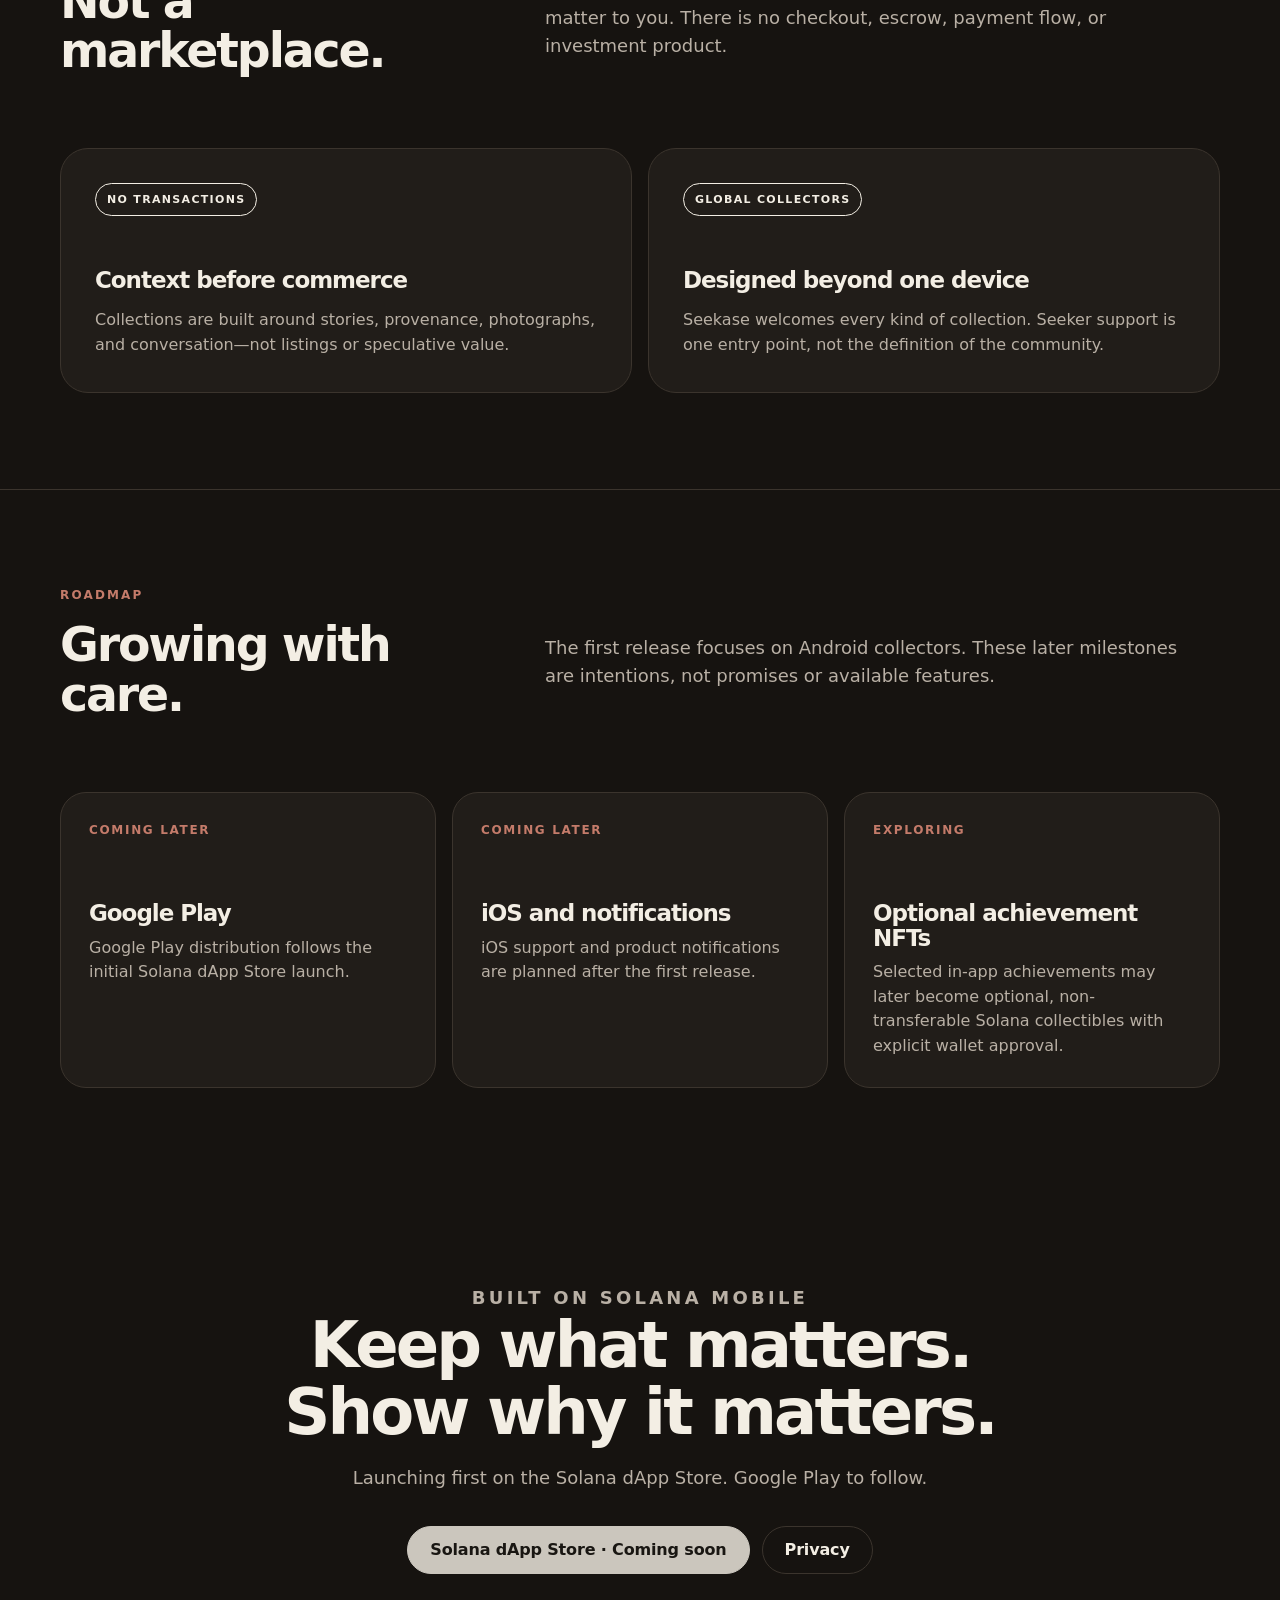
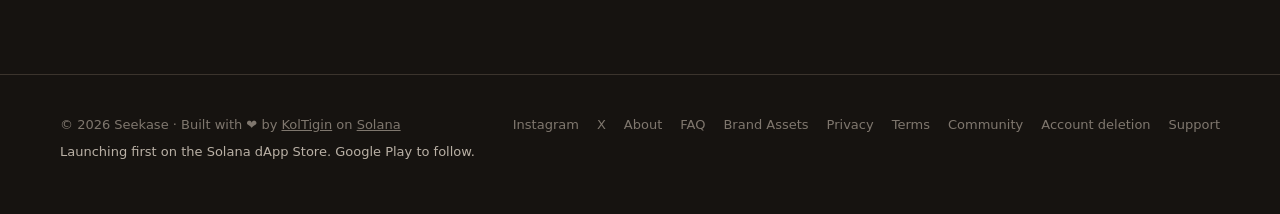
==== commit 96d75219: "Publish final Seekase website" ====
--- a/index.html
+++ b/index.html
@@ -1,91 +1,403 @@
 <!doctype html>
 <html lang="en">
-<head>
-  <meta charset="utf-8">
-  <meta name="viewport" content="width=device-width,initial-scale=1">
-  <title>Seekase | Your collection has a story</title>
-  <meta name="description" content="Build a personal museum, preserve the stories behind your objects, and discover collectors around the world.">
-  <meta name="robots" content="index,follow,max-image-preview:large">
-  <meta property="og:site_name" content="Seekase">
-  <meta property="og:title" content="Seekase | Your collection has a story">
-  <meta property="og:description" content="Build a personal museum, preserve the stories behind your objects, and discover collectors around the world.">
-  <meta property="og:type" content="website">
-  <meta property="og:locale" content="en_US">
-  <meta property="og:url" content="https://seekase.app/">
-  <meta property="og:image" content="https://seekase.app/assets/brand/banner-1200x600.png">
-  <meta property="og:image:secure_url" content="https://seekase.app/assets/brand/banner-1200x600.png">
-  <meta property="og:image:type" content="image/png">
-  <meta property="og:image:width" content="1200">
-  <meta property="og:image:height" content="600">
-  <meta property="og:image:alt" content="Seekase — Build a personal museum, preserve the stories behind your objects, and discover collectors around the world.">
-  <meta name="twitter:card" content="summary_large_image">
-  <meta name="twitter:title" content="Seekase | Your collection has a story">
-  <meta name="twitter:description" content="Build a personal museum, preserve the stories behind your objects, and discover collectors around the world.">
-  <meta name="twitter:image" content="https://seekase.app/assets/brand/banner-1200x600.png">
-  <meta name="twitter:image:alt" content="Seekase — Build a personal museum, preserve the stories behind your objects, and discover collectors around the world.">
-  <meta name="theme-color" content="#161310">
-  <link rel="canonical" href="https://seekase.app/">
-  <link rel="icon" href="/assets/mark.svg" type="image/svg+xml">
-  <link rel="apple-touch-icon" href="/assets/brand/app-icon-512.png">
-  <link rel="stylesheet" href="/assets/site.css">
-</head>
-<body>
-  <header class="site-header">
-    <nav class="nav shell" aria-label="Main navigation">
-      <a class="brand" href="/" aria-label="Seekase home"><img src="/assets/lockup.svg" alt="Seekase"></a>
-      <div class="nav-links"><a href="/about/">About</a><a href="#how-it-works">How it works</a><a href="#in-the-app">In the app</a><a href="/faq/">FAQ</a><a class="button secondary" href="/support/">Support</a></div>
-    </nav>
-  </header>
-  <main>
-    <section class="hero">
-      <div class="hero-grid shell">
+  <head>
+    <meta charset="utf-8" />
+    <meta name="viewport" content="width=device-width,initial-scale=1" />
+    <title>Seekase | Your collection has a story</title>
+    <meta
+      name="description"
+      content="Build a personal museum, preserve the stories behind your objects, and discover collectors around the world."
+    />
+    <meta name="robots" content="index,follow,max-image-preview:large" />
+    <meta property="og:site_name" content="Seekase" />
+    <meta property="og:title" content="Seekase | Your collection has a story" />
+    <meta
+      property="og:description"
+      content="Build a personal museum, preserve the stories behind your objects, and discover collectors around the world."
+    />
+    <meta property="og:type" content="website" />
+    <meta property="og:locale" content="en_US" />
+    <meta property="og:url" content="https://seekase.app/" />
+    <meta property="og:image" content="https://seekase.app/assets/brand/banner-1200x600.png" />
+    <meta property="og:image:secure_url" content="https://seekase.app/assets/brand/banner-1200x600.png" />
+    <meta property="og:image:type" content="image/png" />
+    <meta property="og:image:width" content="1200" />
+    <meta property="og:image:height" content="600" />
+    <meta
+      property="og:image:alt"
+      content="Seekase — Build a personal museum, preserve the stories behind your objects, and discover collectors around the world."
+    />
+    <meta name="twitter:card" content="summary_large_image" />
+    <meta name="twitter:title" content="Seekase | Your collection has a story" />
+    <meta
+      name="twitter:description"
+      content="Build a personal museum, preserve the stories behind your objects, and discover collectors around the world."
+    />
+    <meta name="twitter:image" content="https://seekase.app/assets/brand/banner-1200x600.png" />
+    <meta
+      name="twitter:image:alt"
+      content="Seekase — Build a personal museum, preserve the stories behind your objects, and discover collectors around the world."
+    />
+    <meta name="theme-color" content="#161310" />
+    <link rel="canonical" href="https://seekase.app/" />
+    <script type="application/ld+json">
+      {
+        "@context": "https://schema.org",
+        "@type": "SoftwareApplication",
+        "name": "Seekase",
+        "applicationCategory": "SocialNetworkingApplication",
+        "applicationSubCategory": "Collector social network",
+        "operatingSystem": "Android",
+        "url": "https://seekase.app/",
+        "image": "https://seekase.app/assets/brand/banner-1200x600.png",
+        "description": "A mobile-first social showcase for collectors to organize objects, preserve their stories, and discover fellow collectors."
+      }
+    </script>
+    <link rel="icon" href="/assets/mark.svg" type="image/svg+xml" />
+    <link rel="apple-touch-icon" href="/assets/brand/app-icon-512.png" />
+    <link rel="stylesheet" href="/assets/site.css" />
+  </head>
+  <body>
+    <header class="site-header">
+      <nav class="nav shell" aria-label="Main navigation">
+        <a class="brand" href="/" aria-label="Seekase home"><img src="/assets/lockup.svg" alt="Seekase" /></a>
+        <div class="nav-links">
+          <a href="/about/">About</a><a href="#how-it-works">How it works</a><a href="#in-the-app">In the app</a
+          ><a href="/faq/">FAQ</a><a class="button secondary" href="/support/">Support</a>
+        </div>
+      </nav>
+    </header>
+    <main>
+      <section class="hero">
+        <div class="hero-grid shell">
+          <div>
+            <p class="eyebrow">A living network of personal museums</p>
+            <h1>Your collection has a story.</h1>
+            <p class="lede">
+              Organize the objects you care about, preserve what makes them meaningful, and meet collectors who notice
+              the details.
+            </p>
+            <div class="actions">
+              <span
+                class="button primary button-unavailable"
+                role="status"
+                aria-label="Solana dApp Store launch coming soon"
+                >Solana dApp Store · Coming soon</span
+              ><a class="button secondary" href="/support/">Get support</a>
+            </div>
+            <p class="availability">Launching first on the Solana dApp Store. Google Play to follow.</p>
+          </div>
+          <div class="cabinet" aria-label="Illustration of a Seekase collection">
+            <div class="cabinet-head"><span>Personal cabinet</span><span>03 objects</span></div>
+            <article class="object-card featured">
+              <span class="object-tag">Books & publications</span>
+              <p class="object-title">Stories worth keeping</p>
+              <p class="object-meta">Notes, editions, provenance, and the reason it matters.</p>
+            </article>
+            <div class="object-row">
+              <article class="mini-object"><span>ARCHIVE 01</span><strong>Found objects</strong></article>
+              <article class="mini-object"><span>ARCHIVE 02</span><strong>Quiet details</strong></article>
+            </div>
+          </div>
+        </div>
+      </section>
+      <section class="section" id="how-it-works">
+        <div class="shell">
+          <div class="section-intro">
+            <div>
+              <p class="eyebrow">How it works</p>
+              <h2>Collect without limits.</h2>
+            </div>
+            <p class="section-copy">
+              Books, coins, stamps, miniature cars, cameras, art, vintage technology, everyday objects, and categories
+              nobody has named yet. Seekase keeps the structure flexible and the experience simple.
+            </p>
+          </div>
+          <div class="feature-grid">
+            <article class="feature">
+              <span class="feature-index">01 / ORGANIZE</span>
+              <h3>Build your cabinets</h3>
+              <p>
+                Create collections, add photographs and useful details, and keep each object connected to its story.
+              </p>
+            </article>
+            <article class="feature">
+              <span class="feature-index">02 / SHOW</span>
+              <h3>Open a personal museum</h3>
+              <p>Present your collection through an image-led public profile designed around the objects themselves.</p>
+            </article>
+            <article class="feature">
+              <span class="feature-index">03 / CONNECT</span>
+              <h3>Discover collectors</h3>
+              <p>
+                Follow people, appreciate collections, save references, leave comments, and continue private collector
+                conversations.
+              </p>
+            </article>
+          </div>
+        </div>
+      </section>
+      <section class="section" id="sign-in">
+        <div class="shell">
+          <div class="section-intro">
+            <div>
+              <p class="eyebrow">Sign in your way</p>
+              <h2>One collector identity.</h2>
+            </div>
+            <p class="section-copy">
+              Begin with a compatible Solana wallet or email. Google and Apple are planned for a later release. When an
+              additional method becomes available, it can be linked from account settings with fresh account
+              verification.
+            </p>
+          </div>
+          <div class="feature-grid">
+            <article class="feature">
+              <span class="feature-index">01 / WALLET</span>
+              <h3>Solana wallet</h3>
+              <p>
+                Priority entry on Solana Seeker, with private wallet verification and a public profile that never
+                exposes the address.
+              </p>
+            </article>
+            <article class="feature">
+              <span class="feature-index">02 / EMAIL</span>
+              <h3>Email account</h3>
+              <p>Use email and password to keep an account, catalog, social activity, and safety controls connected.</p>
+            </article>
+            <article class="feature">
+              <span class="feature-index">COMING LATER</span>
+              <h3>Google and Apple</h3>
+              <p>
+                Planned sign-in options. They will remain clearly marked as unavailable until the providers and secure
+                linking flow are live.
+              </p>
+            </article>
+          </div>
+        </div>
+      </section>
+      <section class="section" id="daily-check-in">
+        <div class="shell">
+          <div class="section-intro">
+            <div>
+              <p class="eyebrow">Daily check-in</p>
+              <h2>A small ritual, honestly recorded.</h2>
+            </div>
+            <p class="section-copy">
+              Collectors with a connected wallet can check in once per UTC day. A successful check-in can build a 7, 14,
+              or 30-day streak; it never mints a reward automatically or charges an application fee.
+            </p>
+          </div>
+          <div class="identity">
+            <article class="identity-card">
+              <span class="status-pill">One per day</span>
+              <h3>Approve a Memo</h3>
+              <p>
+                The wallet shows and approves one Solana Mainnet Memo transaction. The wallet pays only the disclosed
+                network fee.
+              </p>
+            </article>
+            <article class="identity-card dark">
+              <span class="status-pill">Your choice</span>
+              <h3>Keep the proof private</h3>
+              <p>
+                The transaction is public on Solana, but raw wallet identity is not shown on a Seekase collector
+                profile.
+              </p>
+            </article>
+          </div>
+        </div>
+      </section>
+      <section class="section app-preview" id="in-the-app">
+        <div class="shell">
+          <div class="section-intro">
+            <div>
+              <p class="eyebrow">Inside Seekase</p>
+              <h2>A cabinet you can carry.</h2>
+            </div>
+            <p class="section-copy">
+              Browse living collections, shape a public collector profile, and keep the details that make each object
+              worth remembering.
+            </p>
+          </div>
+          <div class="screen-grid">
+            <figure class="screen-card">
+              <img
+                src="/assets/screenshots/discover.jpg"
+                alt="Seekase Discover showing public collector cabinets"
+                loading="lazy"
+              />
+              <figcaption>
+                <strong>Discover cabinets</strong><span>See what collectors have added recently.</span>
+              </figcaption>
+            </figure>
+            <figure class="screen-card featured-screen">
+              <img src="/assets/screenshots/profile.jpg" alt="An active Seekase collector profile" loading="lazy" />
+              <figcaption>
+                <strong>Build an identity</strong><span>Present collections, interests, and verified credentials.</span>
+              </figcaption>
+            </figure>
+            <figure class="screen-card">
+              <img
+                src="/assets/screenshots/object.jpg"
+                alt="A detailed collectible object page in Seekase"
+                loading="lazy"
+              />
+              <figcaption>
+                <strong>Preserve context</strong><span>Record dates, makers, stories, and provenance.</span>
+              </figcaption>
+            </figure>
+            <figure class="screen-card">
+              <img
+                src="/assets/screenshots/comments.jpg"
+                alt="A collector comment and safety controls in Seekase"
+                loading="lazy"
+              />
+              <figcaption>
+                <strong>Connect with care</strong
+                ><span>Discuss objects, report abuse, and block collectors when needed.</span>
+              </figcaption>
+            </figure>
+            <figure class="screen-card">
+              <img
+                src="/assets/screenshots/messages.jpg"
+                alt="Seekase private collector conversation inbox"
+                loading="lazy"
+              />
+              <figcaption>
+                <strong>Continue privately</strong
+                ><span>Discuss a collection in one-to-one text conversations with report and block controls.</span>
+              </figcaption>
+            </figure>
+          </div>
+        </div>
+      </section>
+      <section class="section" id="identity">
+        <div class="shell">
+          <div class="section-intro">
+            <div>
+              <p class="eyebrow">Identity and trust</p>
+              <h2>Proof without exposure.</h2>
+            </div>
+            <p class="section-copy">
+              Seekase is for collectors everywhere. Solana and Seeker support identity and participation where useful,
+              while the collection and the collector remain at the center.
+            </p>
+          </div>
+          <div class="identity">
+            <article class="identity-card">
+              <span class="status-pill">Seeker verified</span>
+              <h3>Recognize genuine collectors</h3>
+              <p>
+                Eligible Seeker Genesis Token holders can receive a derived public badge after private Mainnet
+                verification.
+              </p>
+            </article>
+            <article class="identity-card dark">
+              <span class="status-pill">Wallet private</span>
+              <h3>Keep the address out of the profile</h3>
+              <p>
+                Raw wallet addresses, token accounts, balances, and SGT mint details are not placed on public collector
+                profiles.
+              </p>
+            </article>
+          </div>
+        </div>
+      </section>
+      <section class="section" id="product-direction">
+        <div class="shell">
+          <div class="section-intro">
+            <div>
+              <p class="eyebrow">Collector-first</p>
+              <h2>Not a marketplace.</h2>
+            </div>
+            <p class="section-copy">
+              Seekase is for organizing, showing, and discussing the objects that matter to you. There is no checkout,
+              escrow, payment flow, or investment product.
+            </p>
+          </div>
+          <div class="identity">
+            <article class="identity-card">
+              <span class="status-pill">No transactions</span>
+              <h3>Context before commerce</h3>
+              <p>
+                Collections are built around stories, provenance, photographs, and conversation—not listings or
+                speculative value.
+              </p>
+            </article>
+            <article class="identity-card dark">
+              <span class="status-pill">Global collectors</span>
+              <h3>Designed beyond one device</h3>
+              <p>
+                Seekase welcomes every kind of collection. Seeker support is one entry point, not the definition of the
+                community.
+              </p>
+            </article>
+          </div>
+        </div>
+      </section>
+      <section class="section" id="roadmap">
+        <div class="shell">
+          <div class="section-intro">
+            <div>
+              <p class="eyebrow">Roadmap</p>
+              <h2>Growing with care.</h2>
+            </div>
+            <p class="section-copy">
+              The first release focuses on Android collectors. These later milestones are intentions, not promises or
+              available features.
+            </p>
+          </div>
+          <div class="feature-grid">
+            <article class="feature">
+              <span class="feature-index">COMING LATER</span>
+              <h3>Google Play</h3>
+              <p>Google Play distribution follows the initial Solana dApp Store launch.</p>
+            </article>
+            <article class="feature">
+              <span class="feature-index">COMING LATER</span>
+              <h3>iOS and notifications</h3>
+              <p>iOS support and product notifications are planned after the first release.</p>
+            </article>
+            <article class="feature">
+              <span class="feature-index">EXPLORING</span>
+              <h3>Optional achievement NFTs</h3>
+              <p>
+                Selected in-app achievements may later become optional, non-transferable Solana collectibles with
+                explicit wallet approval.
+              </p>
+            </article>
+          </div>
+        </div>
+      </section>
+      <section class="cta">
+        <div class="shell">
+          <p class="eyebrow">Built on Solana Mobile</p>
+          <h2>Keep what matters.<br />Show why it matters.</h2>
+          <p>Launching first on the Solana dApp Store. Google Play to follow.</p>
+          <div class="actions">
+            <span class="button primary button-unavailable" role="status">Solana dApp Store · Coming soon</span
+            ><a class="button secondary" href="/privacy/">Privacy</a>
+          </div>
+        </div>
+      </section>
+    </main>
+    <footer class="site-footer">
+      <div class="footer-grid shell">
         <div>
-          <p class="eyebrow">A living network of personal museums</p>
-          <h1>Your collection has a story.</h1>
-          <p class="lede">Organize the objects you care about, preserve what makes them meaningful, and meet collectors who notice the details.</p>
-          <div class="actions"><a class="button primary" href="#how-it-works">Explore Seekase</a><a class="button secondary" href="/support/">Get support</a></div>
-          <p class="availability">Tested on Solana Seeker. First Android submission in preparation.</p>
-        </div>
-        <div class="cabinet" aria-label="Illustration of a Seekase collection">
-          <div class="cabinet-head"><span>Personal cabinet</span><span>03 objects</span></div>
-          <article class="object-card featured"><span class="object-tag">Books & publications</span><p class="object-title">Stories worth keeping</p><p class="object-meta">Notes, editions, provenance, and the reason it matters.</p></article>
-          <div class="object-row"><article class="mini-object"><span>ARCHIVE 01</span><strong>Found objects</strong></article><article class="mini-object"><span>ARCHIVE 02</span><strong>Quiet details</strong></article></div>
+          <span
+            >© 2026 Seekase · Built with ❤️ by
+            <a href="https://koltigin.xyz" target="_blank" rel="noopener noreferrer">KolTigin</a> on
+            <a href="https://solanamobile.com/" target="_blank" rel="noopener noreferrer">Solana</a></span
+          ><span class="footer-availability">Launching first on the Solana dApp Store. Google Play to follow.</span>
+        </div>
+        <div class="footer-links">
+          <a href="https://www.instagram.com/seekaseapp" target="_blank" rel="noopener noreferrer">Instagram</a
+          ><a href="https://x.com/seekaseapp" target="_blank" rel="noopener noreferrer">X</a><a href="/about/">About</a
+          ><a href="/faq/">FAQ</a><a href="/brand/">Brand Assets</a><a href="/privacy/">Privacy</a
+          ><a href="/terms/">Terms</a><a href="/community/">Community</a
+          ><a href="/account-deletion/">Account deletion</a><a href="/support/">Support</a>
         </div>
       </div>
-    </section>
-    <section class="section" id="how-it-works">
-      <div class="shell">
-        <div class="section-intro"><div><p class="eyebrow">How it works</p><h2>Collect without limits.</h2></div><p class="section-copy">Books, coins, stamps, miniature cars, cameras, art, vintage technology, everyday objects, and categories nobody has named yet. Seekase keeps the structure flexible and the experience simple.</p></div>
-        <div class="feature-grid">
-          <article class="feature"><span class="feature-index">01 / ORGANIZE</span><h3>Build your cabinets</h3><p>Create collections, add photographs and useful details, and keep each object connected to its story.</p></article>
-          <article class="feature"><span class="feature-index">02 / SHOW</span><h3>Open a personal museum</h3><p>Present your collection through an image-led public profile designed around the objects themselves.</p></article>
-          <article class="feature"><span class="feature-index">03 / CONNECT</span><h3>Discover collectors</h3><p>Follow people, appreciate collections, save references, leave comments, and continue private collector conversations.</p></article>
-        </div>
-      </div>
-    </section>
-    <section class="section app-preview" id="in-the-app">
-      <div class="shell">
-        <div class="section-intro"><div><p class="eyebrow">Inside Seekase</p><h2>A cabinet you can carry.</h2></div><p class="section-copy">Browse living collections, shape a public collector profile, and keep the details that make each object worth remembering.</p></div>
-        <div class="screen-grid">
-          <figure class="screen-card"><img src="/assets/screenshots/discover.jpg" alt="Seekase Discover showing public collector cabinets" loading="lazy"><figcaption><strong>Discover cabinets</strong><span>See what collectors have added recently.</span></figcaption></figure>
-          <figure class="screen-card featured-screen"><img src="/assets/screenshots/profile.jpg" alt="Ada Moreau collector profile in Seekase" loading="lazy"><figcaption><strong>Build an identity</strong><span>Present collections, interests, and verified credentials.</span></figcaption></figure>
-          <figure class="screen-card"><img src="/assets/screenshots/object.jpg" alt="A detailed collectible object page in Seekase" loading="lazy"><figcaption><strong>Preserve context</strong><span>Record dates, makers, stories, and provenance.</span></figcaption></figure>
-          <figure class="screen-card"><img src="/assets/screenshots/comments.jpg" alt="A collector comment and safety controls in Seekase" loading="lazy"><figcaption><strong>Connect with care</strong><span>Discuss objects, report abuse, and block collectors when needed.</span></figcaption></figure>
-          <figure class="screen-card"><img src="/assets/screenshots/messages.jpg" alt="Seekase private collector conversation inbox" loading="lazy"><figcaption><strong>Continue privately</strong><span>Discuss a collection in one-to-one text conversations with report and block controls.</span></figcaption></figure>
-        </div>
-      </div>
-    </section>
-    <section class="section" id="identity">
-      <div class="shell">
-        <div class="section-intro"><div><p class="eyebrow">Seeker first</p><h2>Proof without exposure.</h2></div><p class="section-copy">Seekase treats your account, public collector profile, and wallet as separate identities. Verification can earn a badge without publishing the wallet behind it.</p></div>
-        <div class="identity">
-          <article class="identity-card"><span class="status-pill">Seeker verified</span><h3>Recognize genuine collectors</h3><p>Eligible Seeker Genesis Token holders can receive a derived public badge after private Mainnet verification.</p></article>
-          <article class="identity-card dark"><span class="status-pill">Wallet private</span><h3>Keep the address out of the profile</h3><p>Raw wallet addresses, token accounts, balances, and SGT mint details are not placed on public collector profiles.</p></article>
-        </div>
-      </div>
-    </section>
-    <section class="cta"><div class="shell"><p class="eyebrow">Built on Solana Mobile</p><h2>Keep what matters.<br>Show why it matters.</h2><p>Seekase is being prepared for its first Android submission after successful physical testing on Solana Seeker.</p><div class="actions"><a class="button primary" href="/support/">Support & recovery</a><a class="button secondary" href="/privacy/">Privacy</a></div></div></section>
-  </main>
-  <footer class="site-footer"><div class="footer-grid shell"><span>© 2026 Seekase · Built with ❤️ by <a href="https://koltigin.xyz" target="_blank" rel="noopener noreferrer">KolTigin</a> on <a href="https://solanamobile.com/" target="_blank" rel="noopener noreferrer">Solana</a></span><div class="footer-links"><a href="/about/">About</a><a href="/faq/">FAQ</a><a href="/brand/">Brand Assets</a><a href="/privacy/">Privacy</a><a href="/terms/">Terms</a><a href="/community/">Community</a><a href="/account-deletion/">Account deletion</a><a href="/support/">Support</a></div></div></footer>
-</body>
+    </footer>
+  </body>
 </html>
--- a/assets/site.css
+++ b/assets/site.css
@@ -53,7 +53,9 @@
 }
 .button.primary { background: var(--paper); color: #1a1713; border-color: var(--paper); }
 .button.secondary { background: transparent; color: var(--paper); }
+.button-unavailable { cursor: default; opacity: .82; }
 .button:hover, .button:focus-visible { transform: translateY(-1px); }
+a:focus-visible, .button:focus-visible { outline: 3px solid var(--clay); outline-offset: 3px; }
 .eyebrow { margin: 0 0 16px; color: var(--clay); font-size: 12px; font-weight: 800; letter-spacing: .18em; text-transform: uppercase; }
 .hero { padding: 108px 0 92px; overflow: hidden; }
 .hero-grid { display: grid; grid-template-columns: minmax(0, 1.08fr) minmax(320px, .92fr); gap: 80px; align-items: center; }
@@ -153,6 +155,7 @@
 .cta .actions { justify-content: center; }
 .site-footer { padding: 40px 0 52px; border-top: 1px solid var(--line); color: var(--faint); font-size: 13px; }
 .footer-grid { display: flex; justify-content: space-between; gap: 32px; }
+.footer-availability { display: block; margin-top: 7px; color: var(--muted); }
 .footer-links { display: flex; flex-wrap: wrap; gap: 18px; }
 .footer-links a { text-decoration: none; }
 .legal-hero { padding: 76px 0 44px; }
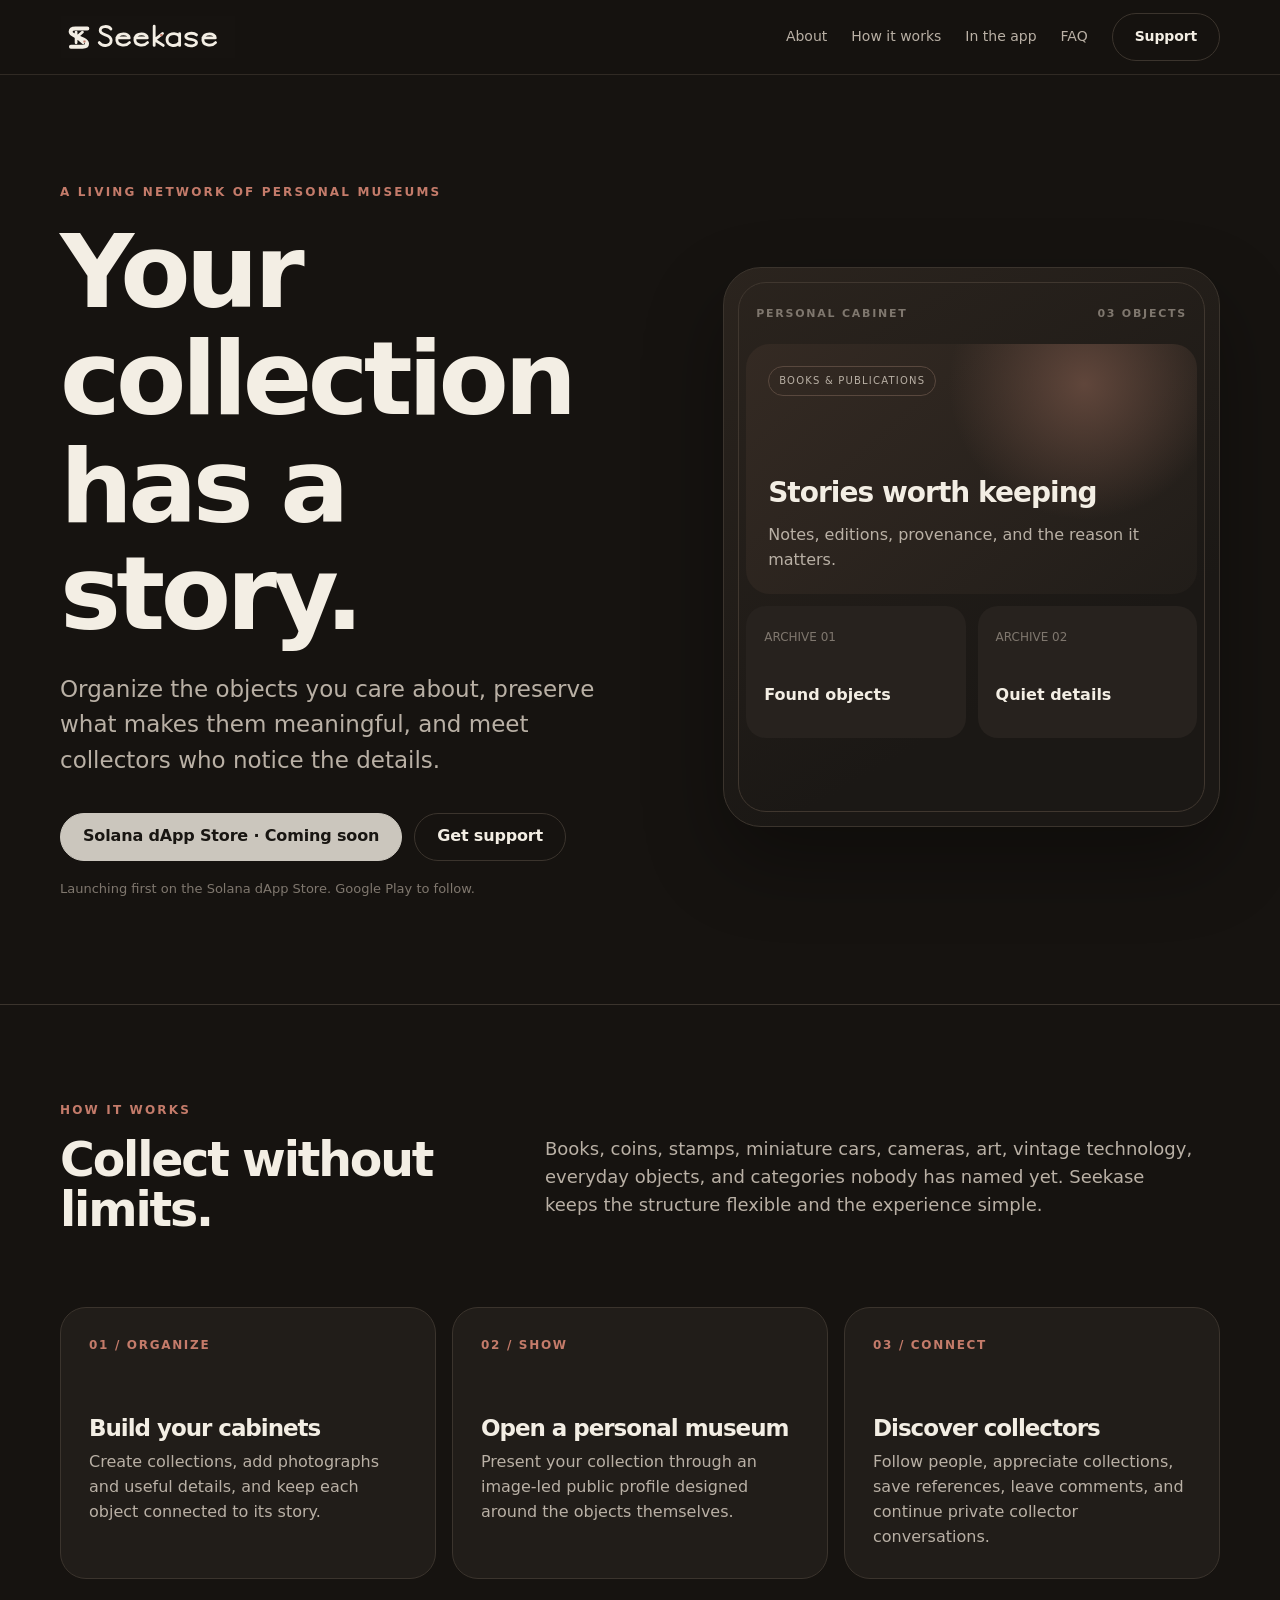
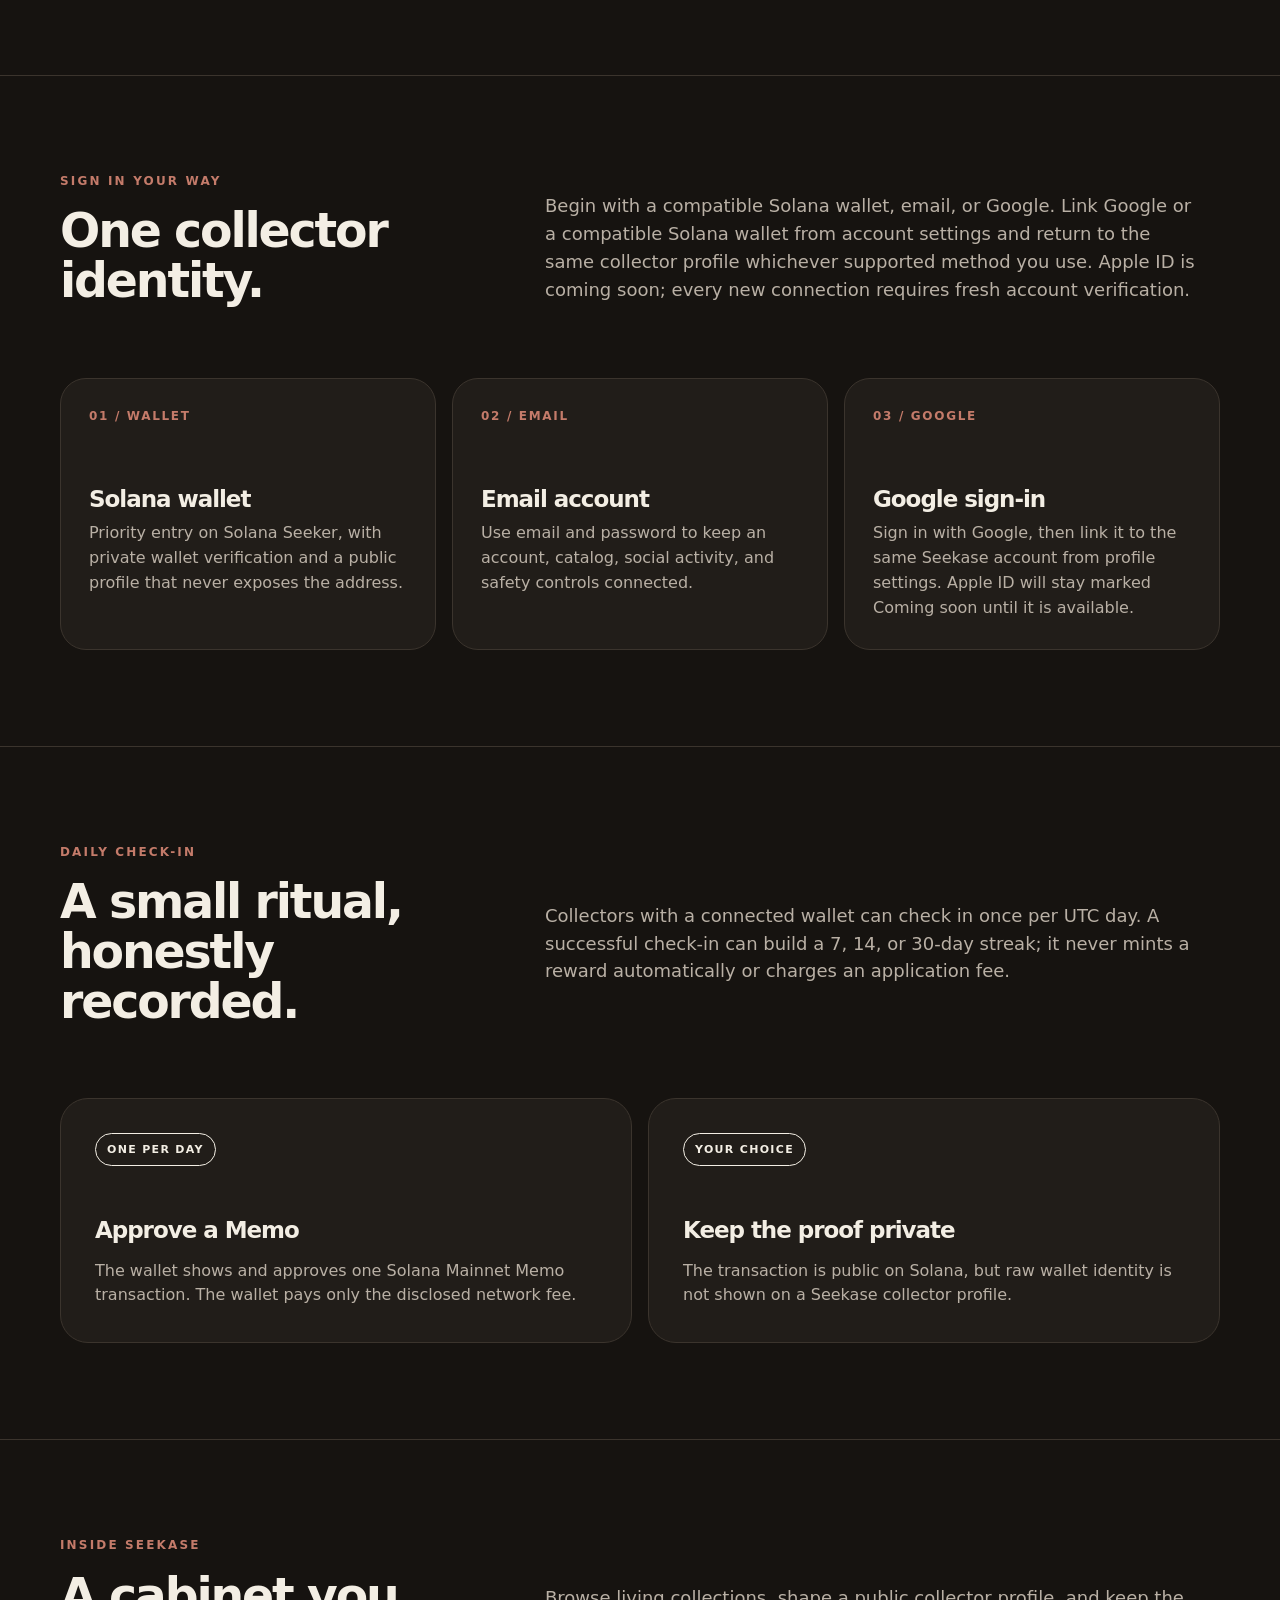
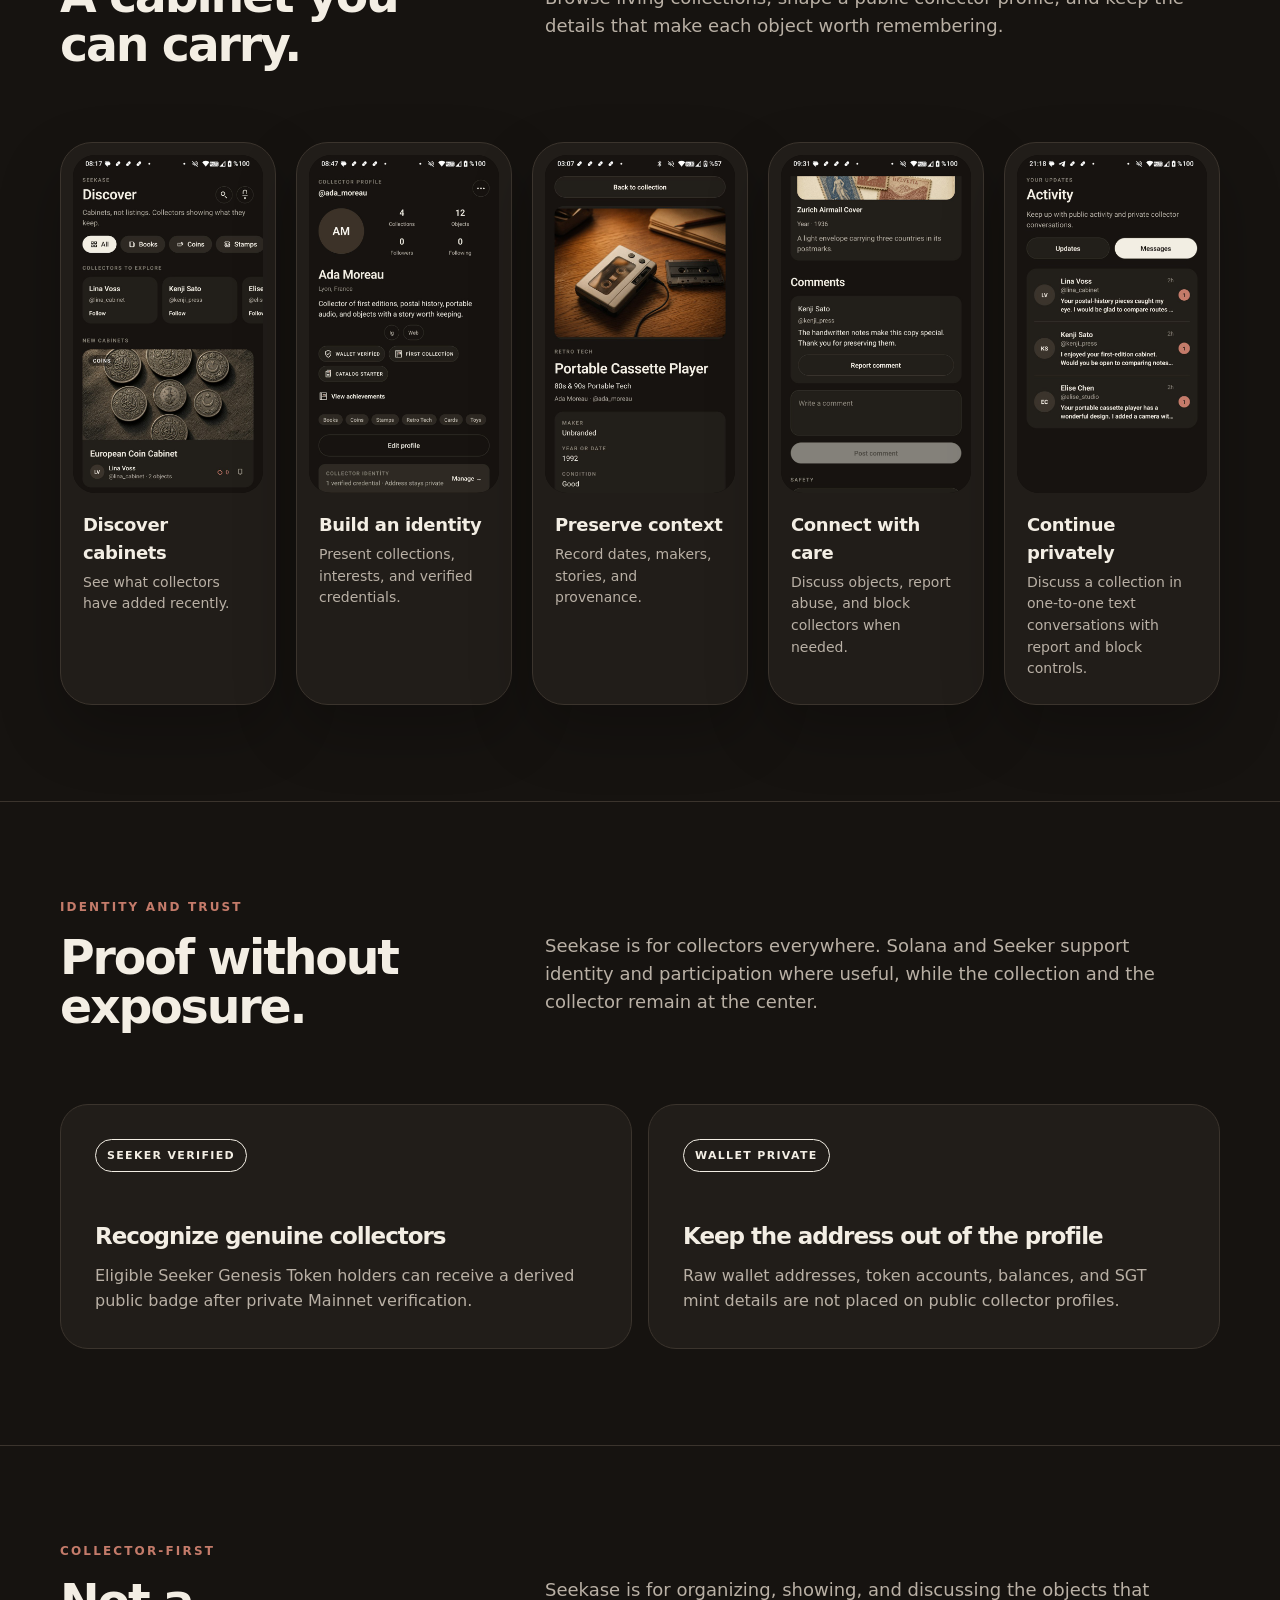
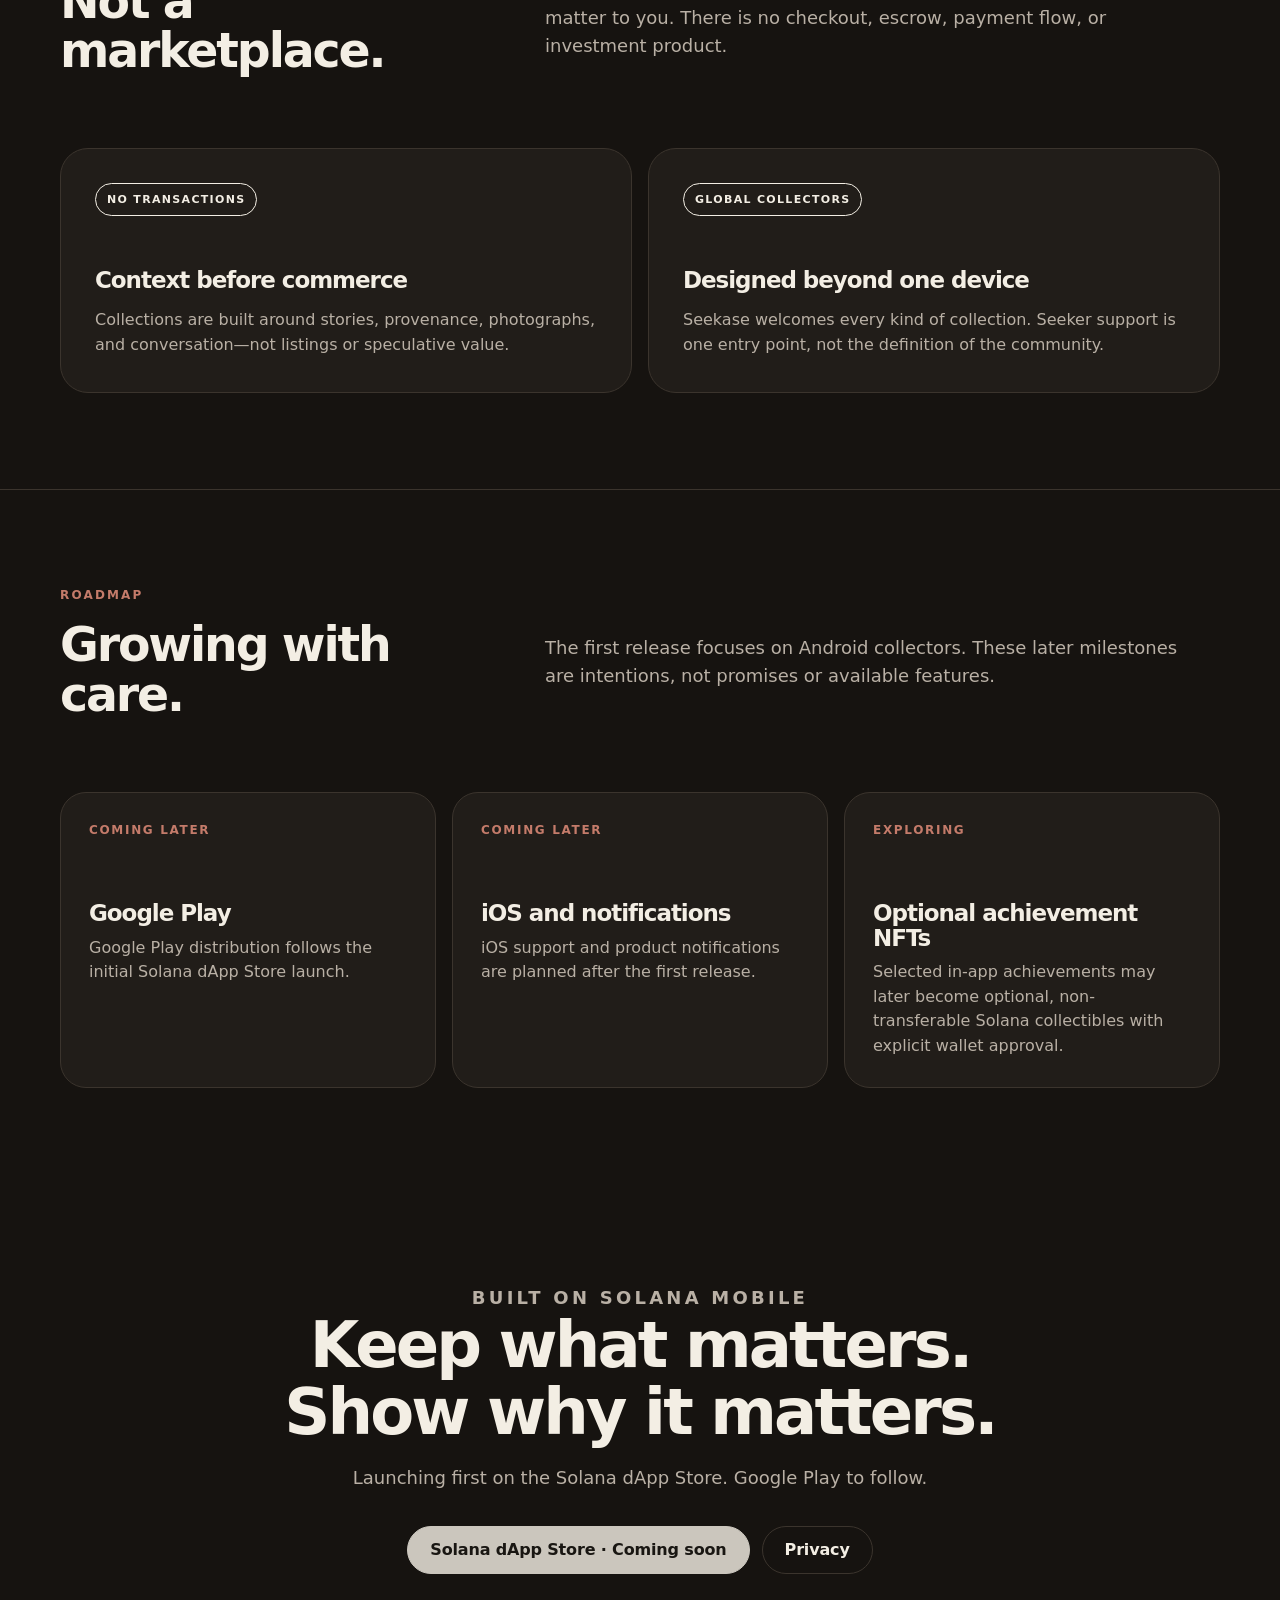
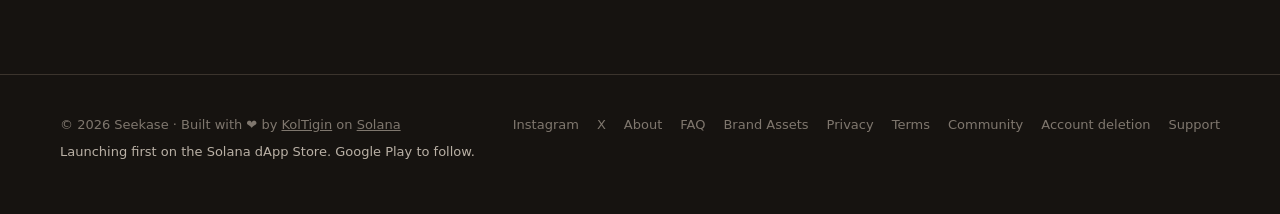
==== commit f1fe4b86: "Update Google sign-in website copy" ====
--- a/index.html
+++ b/index.html
@@ -145,9 +145,9 @@
               <h2>One collector identity.</h2>
             </div>
             <p class="section-copy">
-              Begin with a compatible Solana wallet or email. Google and Apple are planned for a later release. When an
-              additional method becomes available, it can be linked from account settings with fresh account
-              verification.
+              Begin with a compatible Solana wallet, email, or Google. Link Google or a compatible Solana wallet from
+              account settings and return to the same collector profile whichever supported method you use. Apple ID is
+              coming soon; every new connection requires fresh account verification.
             </p>
           </div>
           <div class="feature-grid">
@@ -165,11 +165,11 @@
               <p>Use email and password to keep an account, catalog, social activity, and safety controls connected.</p>
             </article>
             <article class="feature">
-              <span class="feature-index">COMING LATER</span>
-              <h3>Google and Apple</h3>
-              <p>
-                Planned sign-in options. They will remain clearly marked as unavailable until the providers and secure
-                linking flow are live.
+              <span class="feature-index">03 / GOOGLE</span>
+              <h3>Google sign-in</h3>
+              <p>
+                Sign in with Google, then link it to the same Seekase account from profile settings. Apple ID will stay
+                marked Coming soon until it is available.
               </p>
             </article>
           </div>
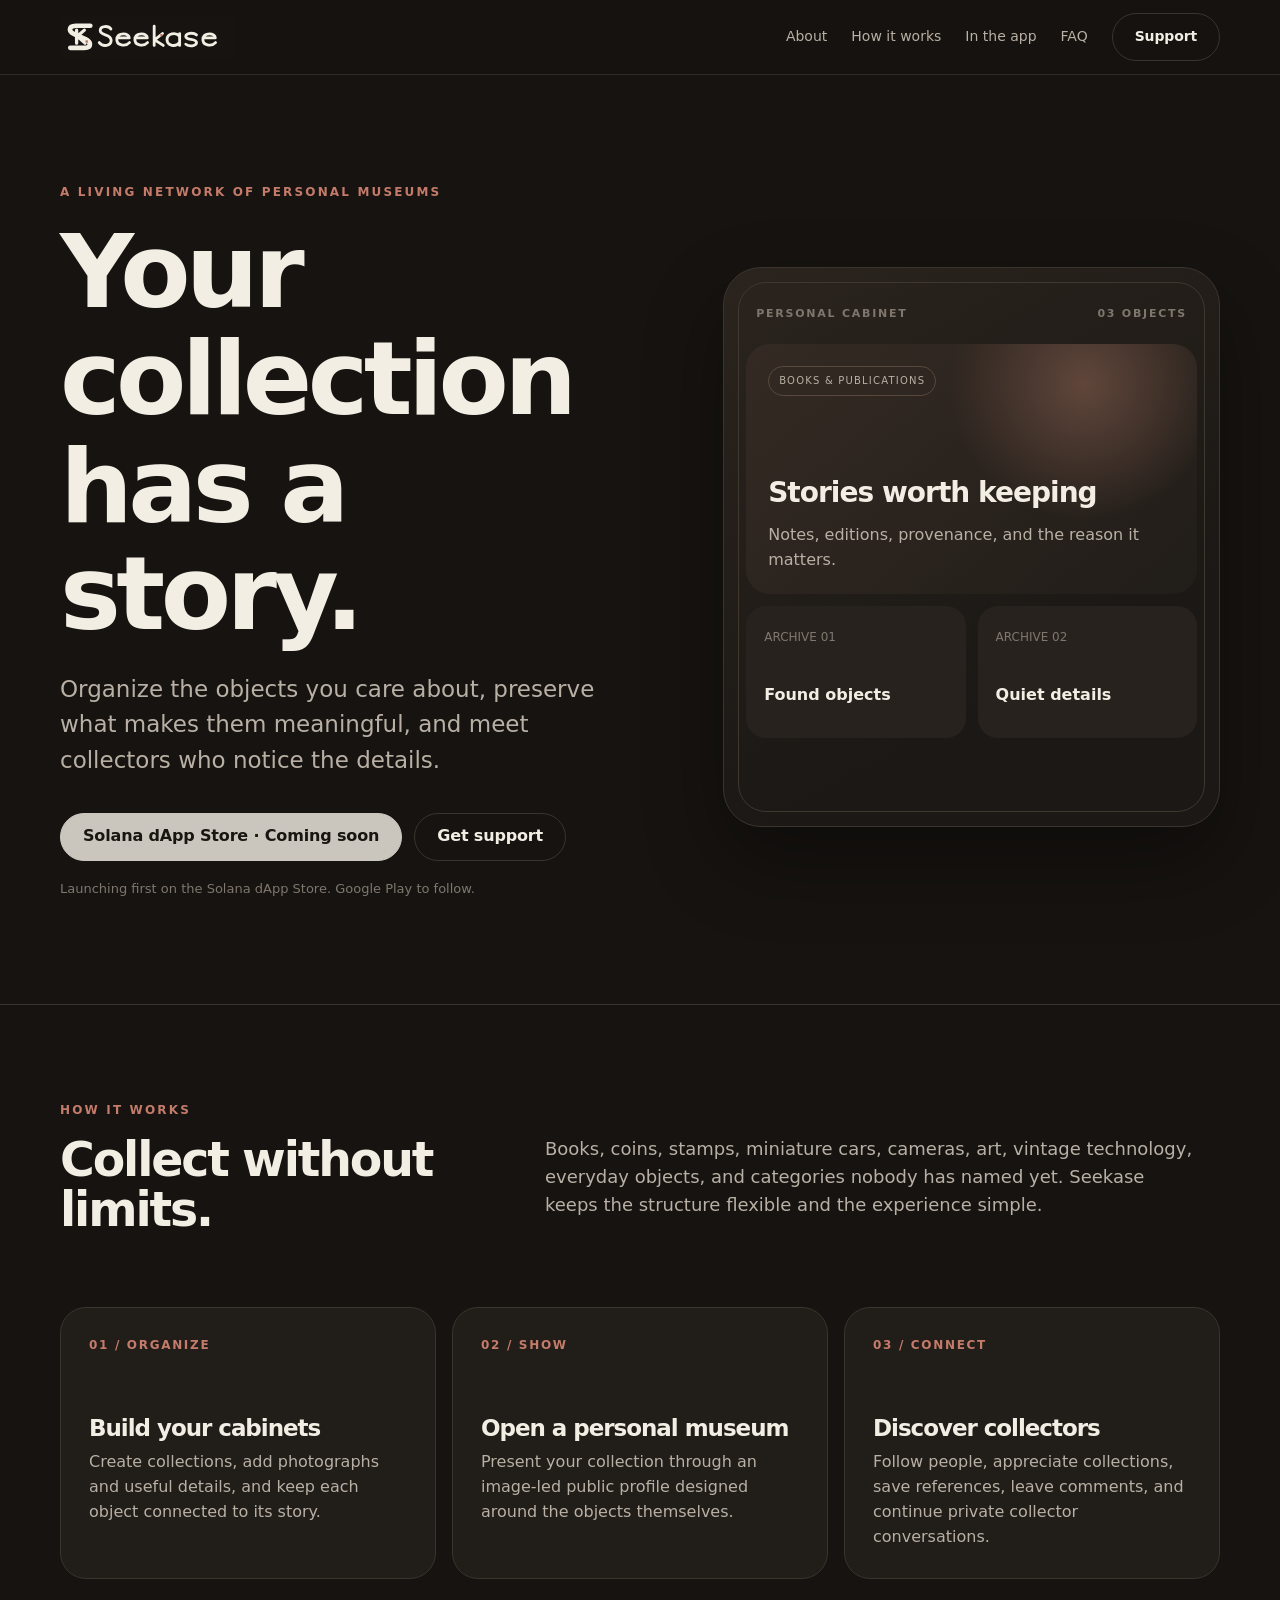
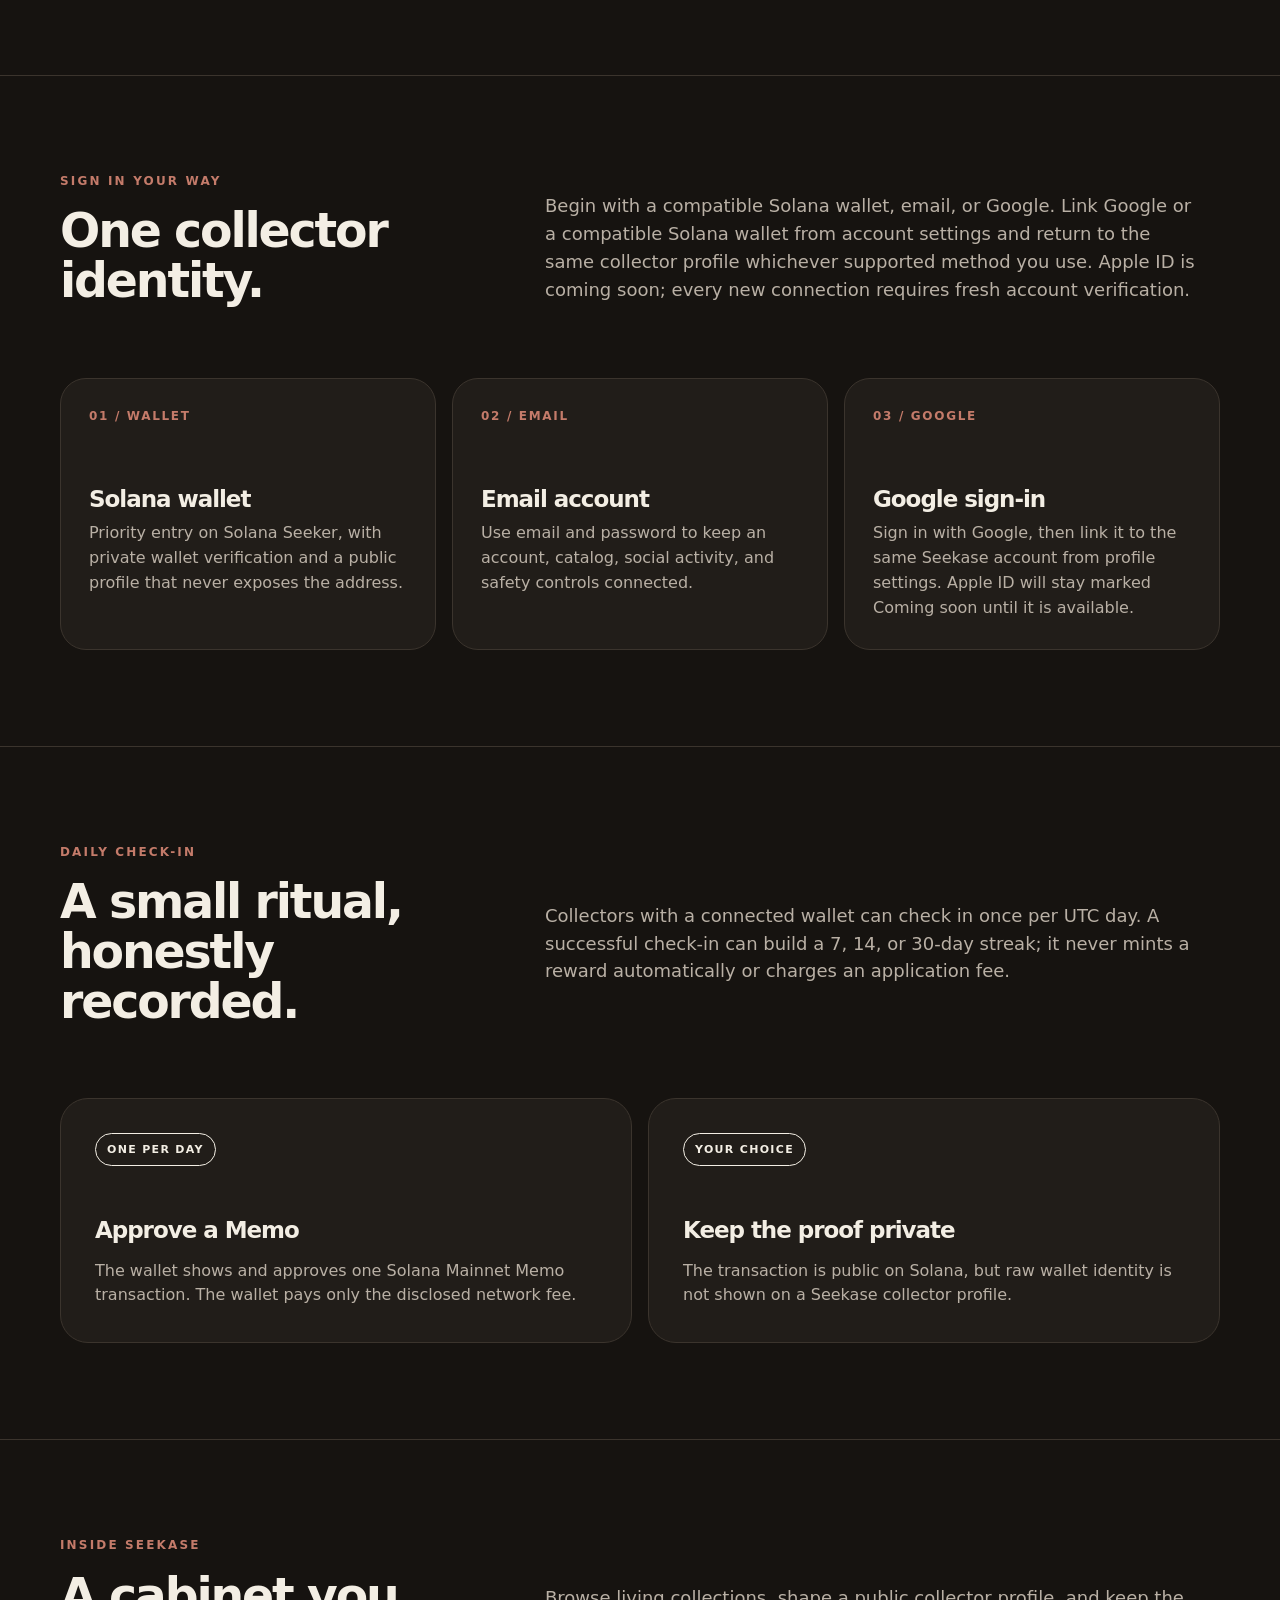
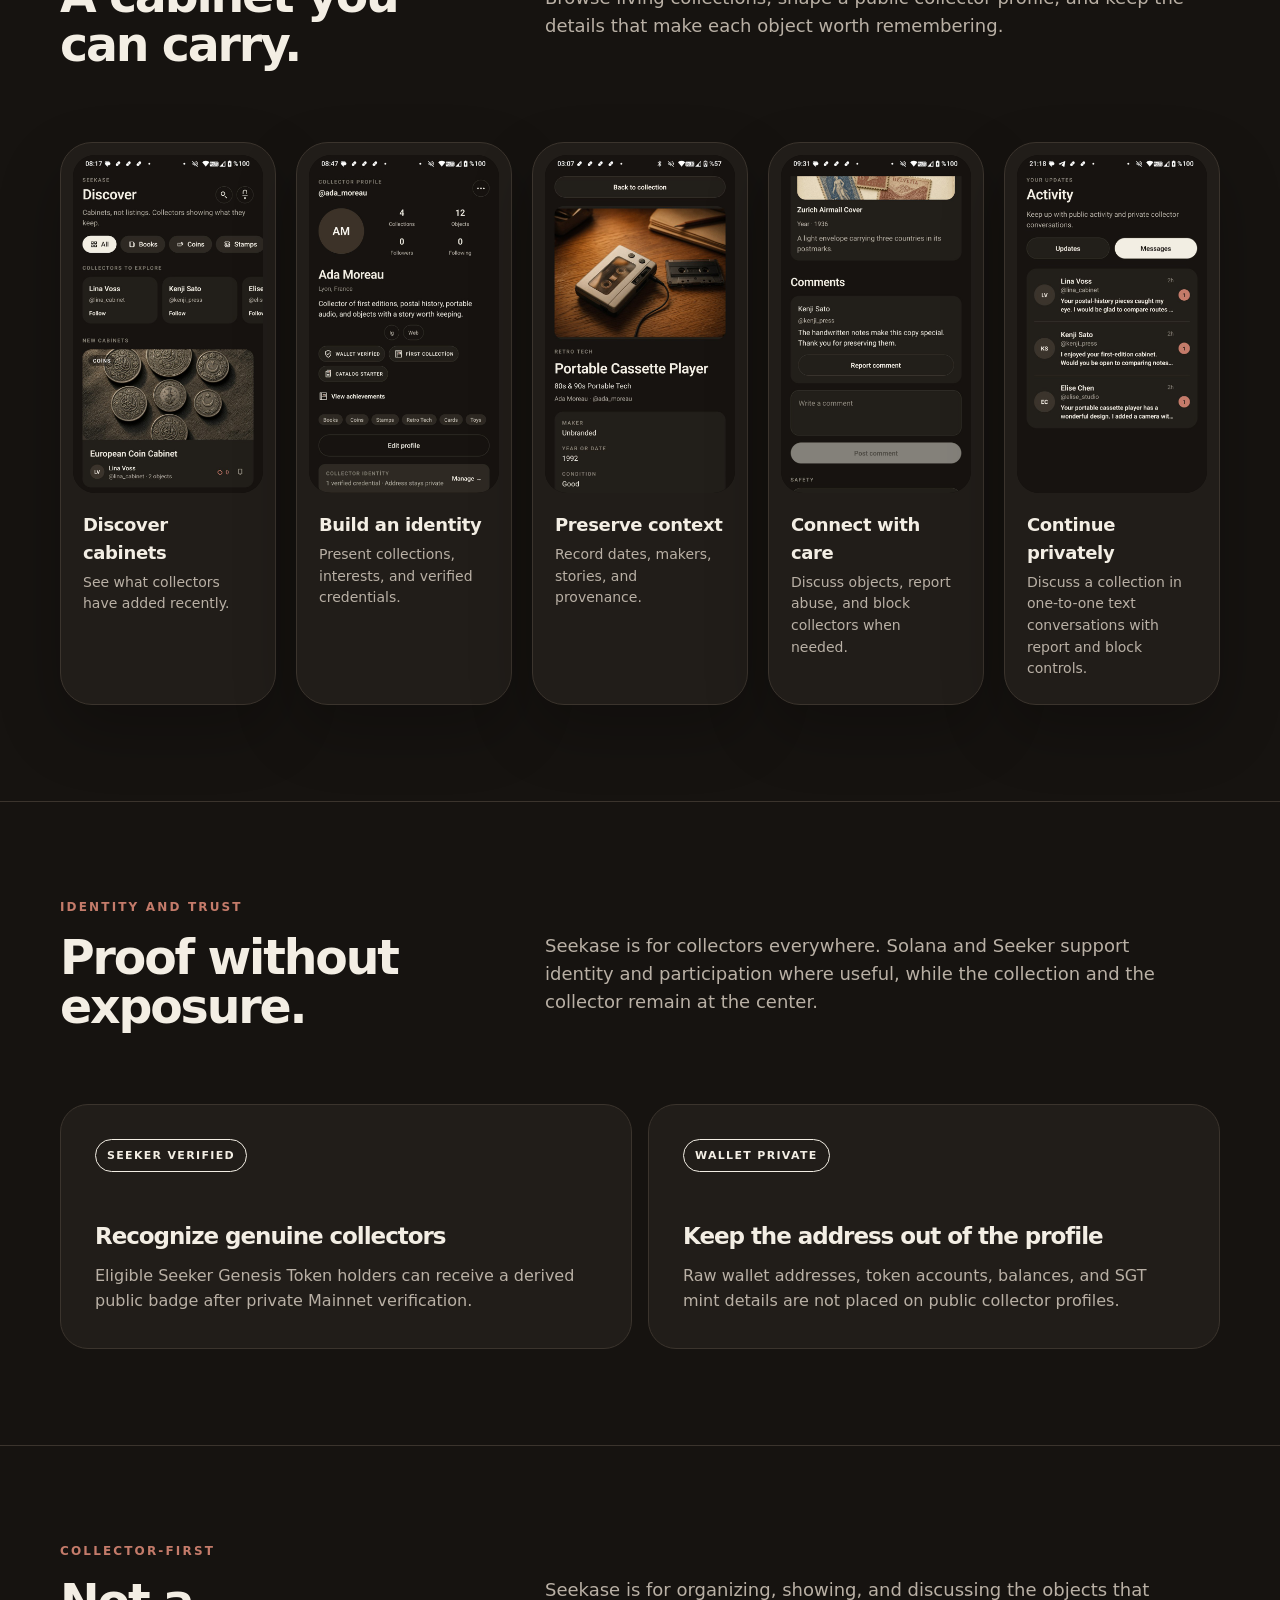
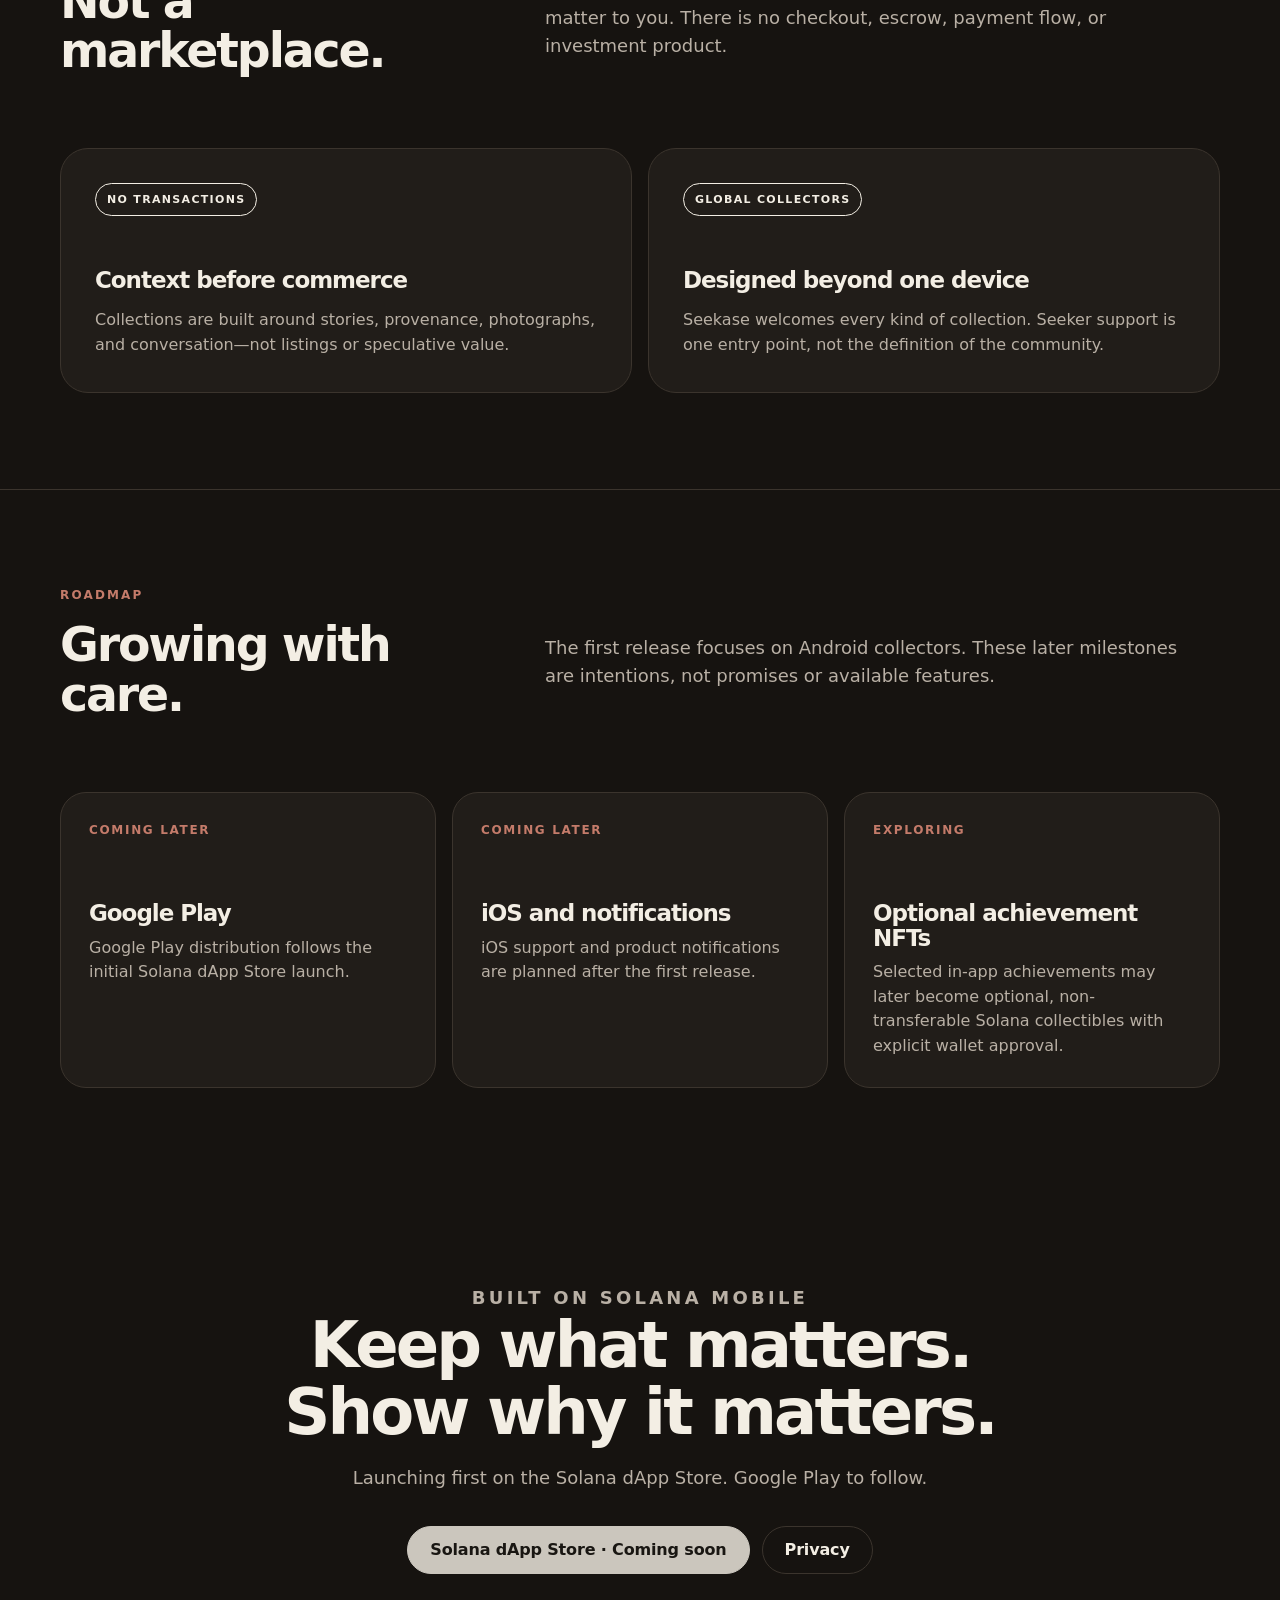
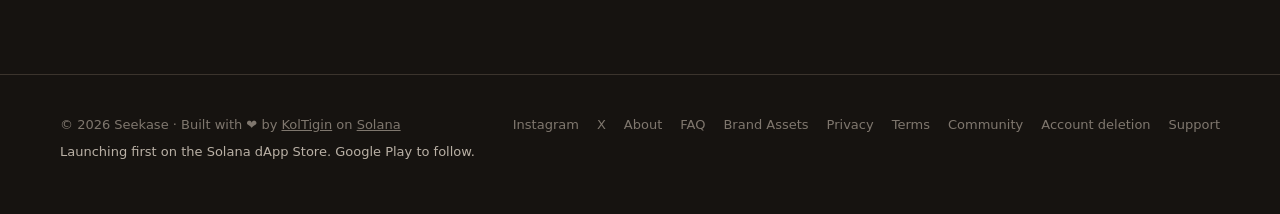
==== commit f161a071: "Add responsive mobile navigation" ====
--- a/index.html
+++ b/index.html
@@ -65,6 +65,7 @@
           <a href="/about/">About</a><a href="#how-it-works">How it works</a><a href="#in-the-app">In the app</a
           ><a href="/faq/">FAQ</a><a class="button secondary" href="/support/">Support</a>
         </div>
+        <details class="mobile-nav"><summary>Menu</summary><div class="mobile-nav-links"><a href="/about/">About</a><a href="/#how-it-works">How it works</a><a href="/#in-the-app">In the app</a><a href="/faq/">FAQ</a><a href="/support/">Support</a></div></details>
       </nav>
     </header>
     <main>
--- a/assets/site.css
+++ b/assets/site.css
@@ -39,6 +39,7 @@
 .nav-links { display: flex; align-items: center; gap: 24px; color: var(--muted); font-size: 14px; }
 .nav-links a { text-decoration: none; }
 .nav-links a:hover, .nav-links a:focus-visible { color: var(--paper); }
+.mobile-nav { display: none; }
 .button {
   display: inline-flex;
   align-items: center;
@@ -202,8 +203,13 @@
   .shell { width: auto; margin-inline: 14px; }
   .nav { min-height: 66px; }
   .brand img { width: 118px; }
-  .nav-links { gap: 11px; font-size: 12px; }
-  .nav-links .button { min-height: 40px; padding-inline: 14px; font-size: 12px; }
+  .nav-links { display: none; }
+  .mobile-nav { position: relative; display: block; margin-left: auto; }
+  .mobile-nav summary { display: inline-flex; align-items: center; justify-content: center; min-height: 40px; padding: 0 14px; border: 1px solid var(--line); border-radius: 999px; color: var(--paper); cursor: pointer; font-size: 12px; font-weight: 700; list-style: none; }
+  .mobile-nav summary::-webkit-details-marker { display: none; }
+  .mobile-nav-links { position: absolute; top: calc(100% + 10px); right: 0; display: grid; width: min(250px, calc(100vw - 28px)); padding: 8px; border: 1px solid var(--line); border-radius: 18px; background: var(--surface); box-shadow: 0 18px 44px rgba(0,0,0,.38); }
+  .mobile-nav-links a { padding: 12px 13px; border-radius: 10px; color: var(--paper); text-decoration: none; font-size: 14px; }
+  .mobile-nav-links a:hover, .mobile-nav-links a:focus-visible { background: var(--surface-2); }
   .hero { padding: 58px 0 70px; }
   h1 { max-width: 100%; font-size: clamp(42px, 12.5vw, 50px); }
   h1, h2, h3, p { overflow-wrap: anywhere; }
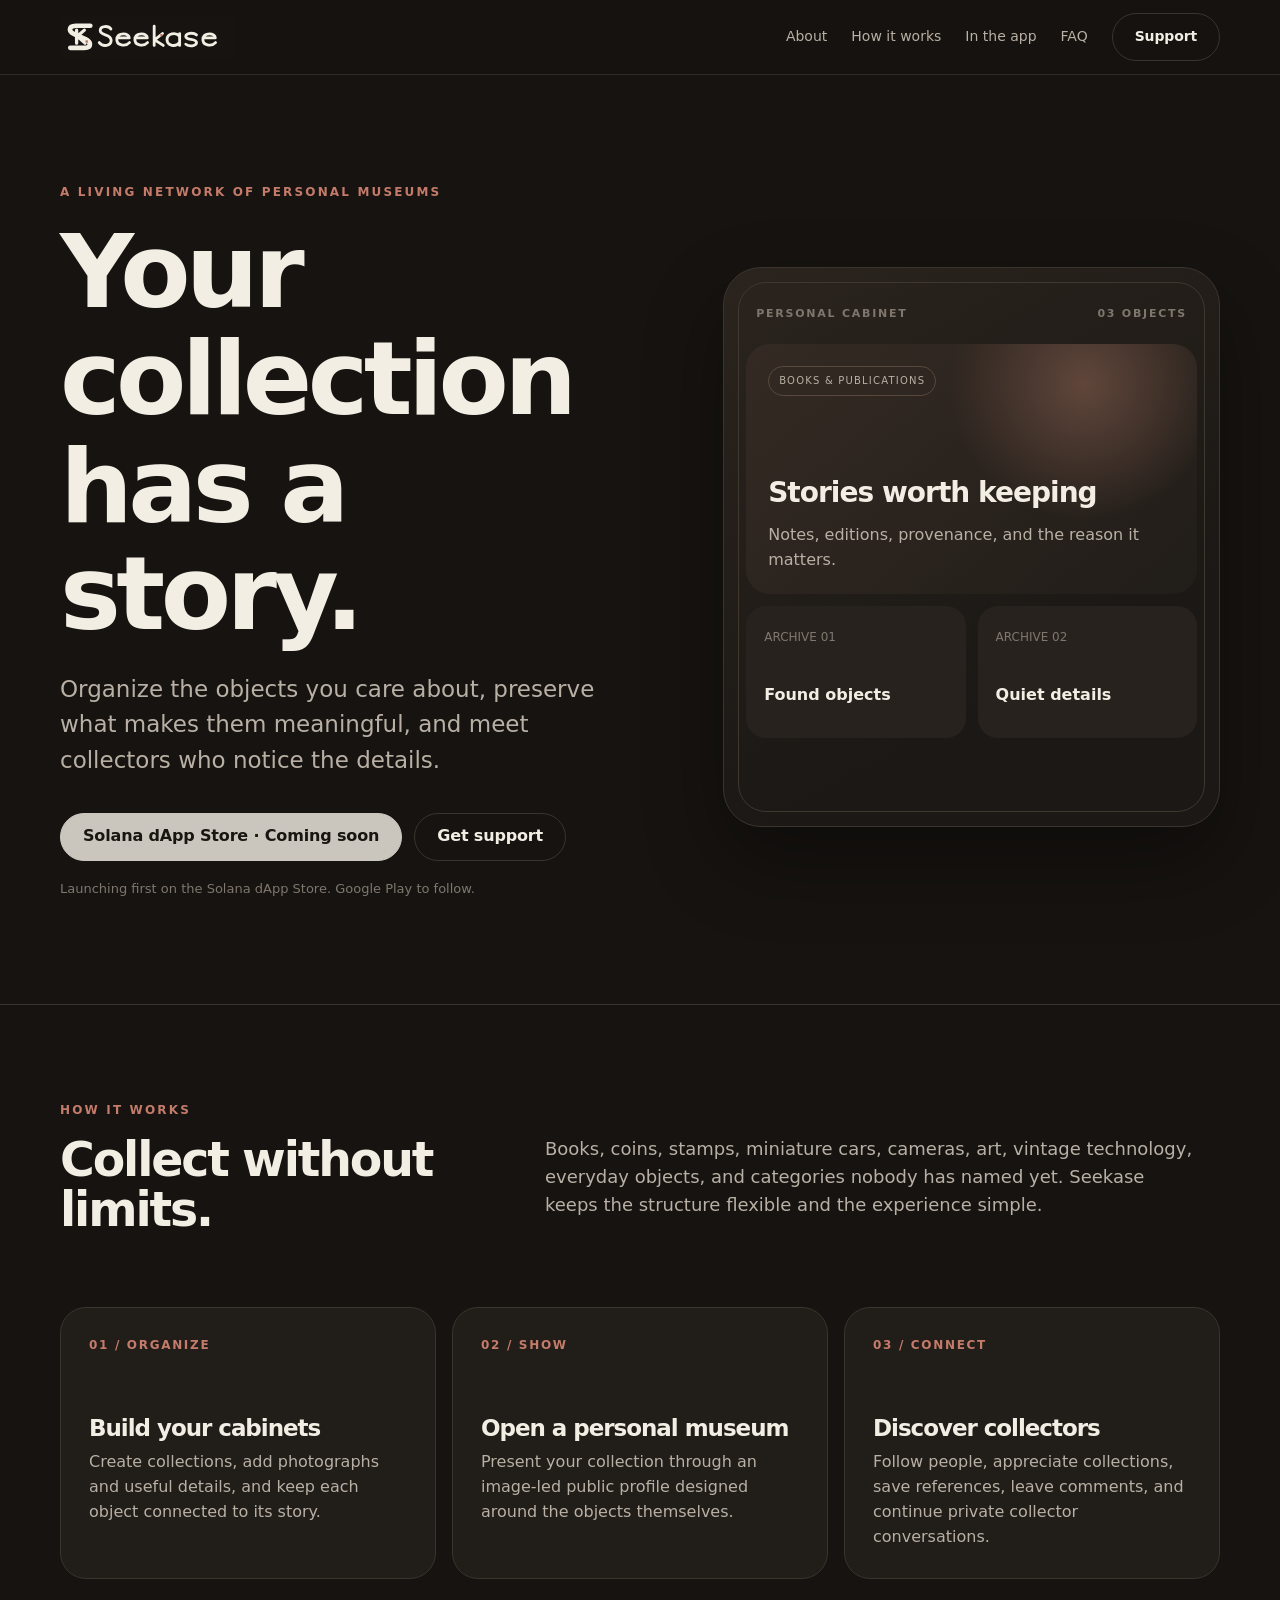
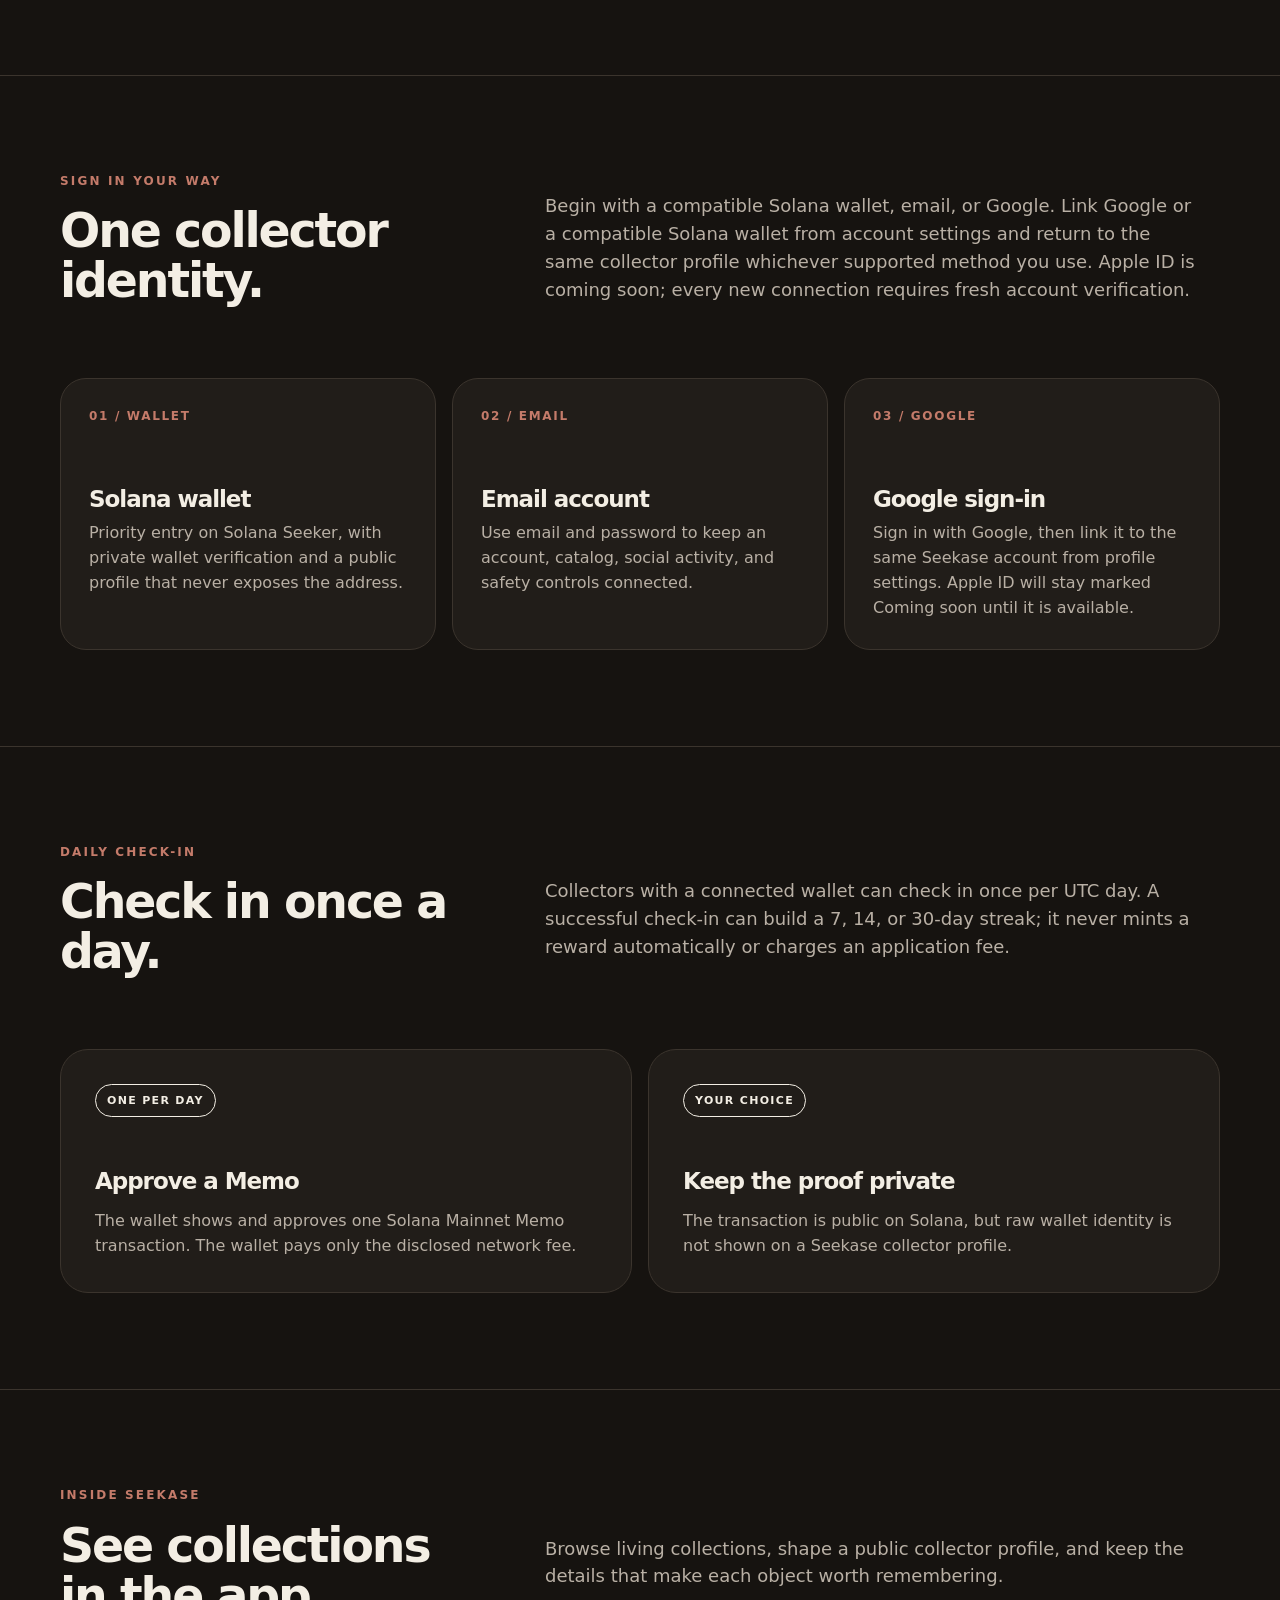
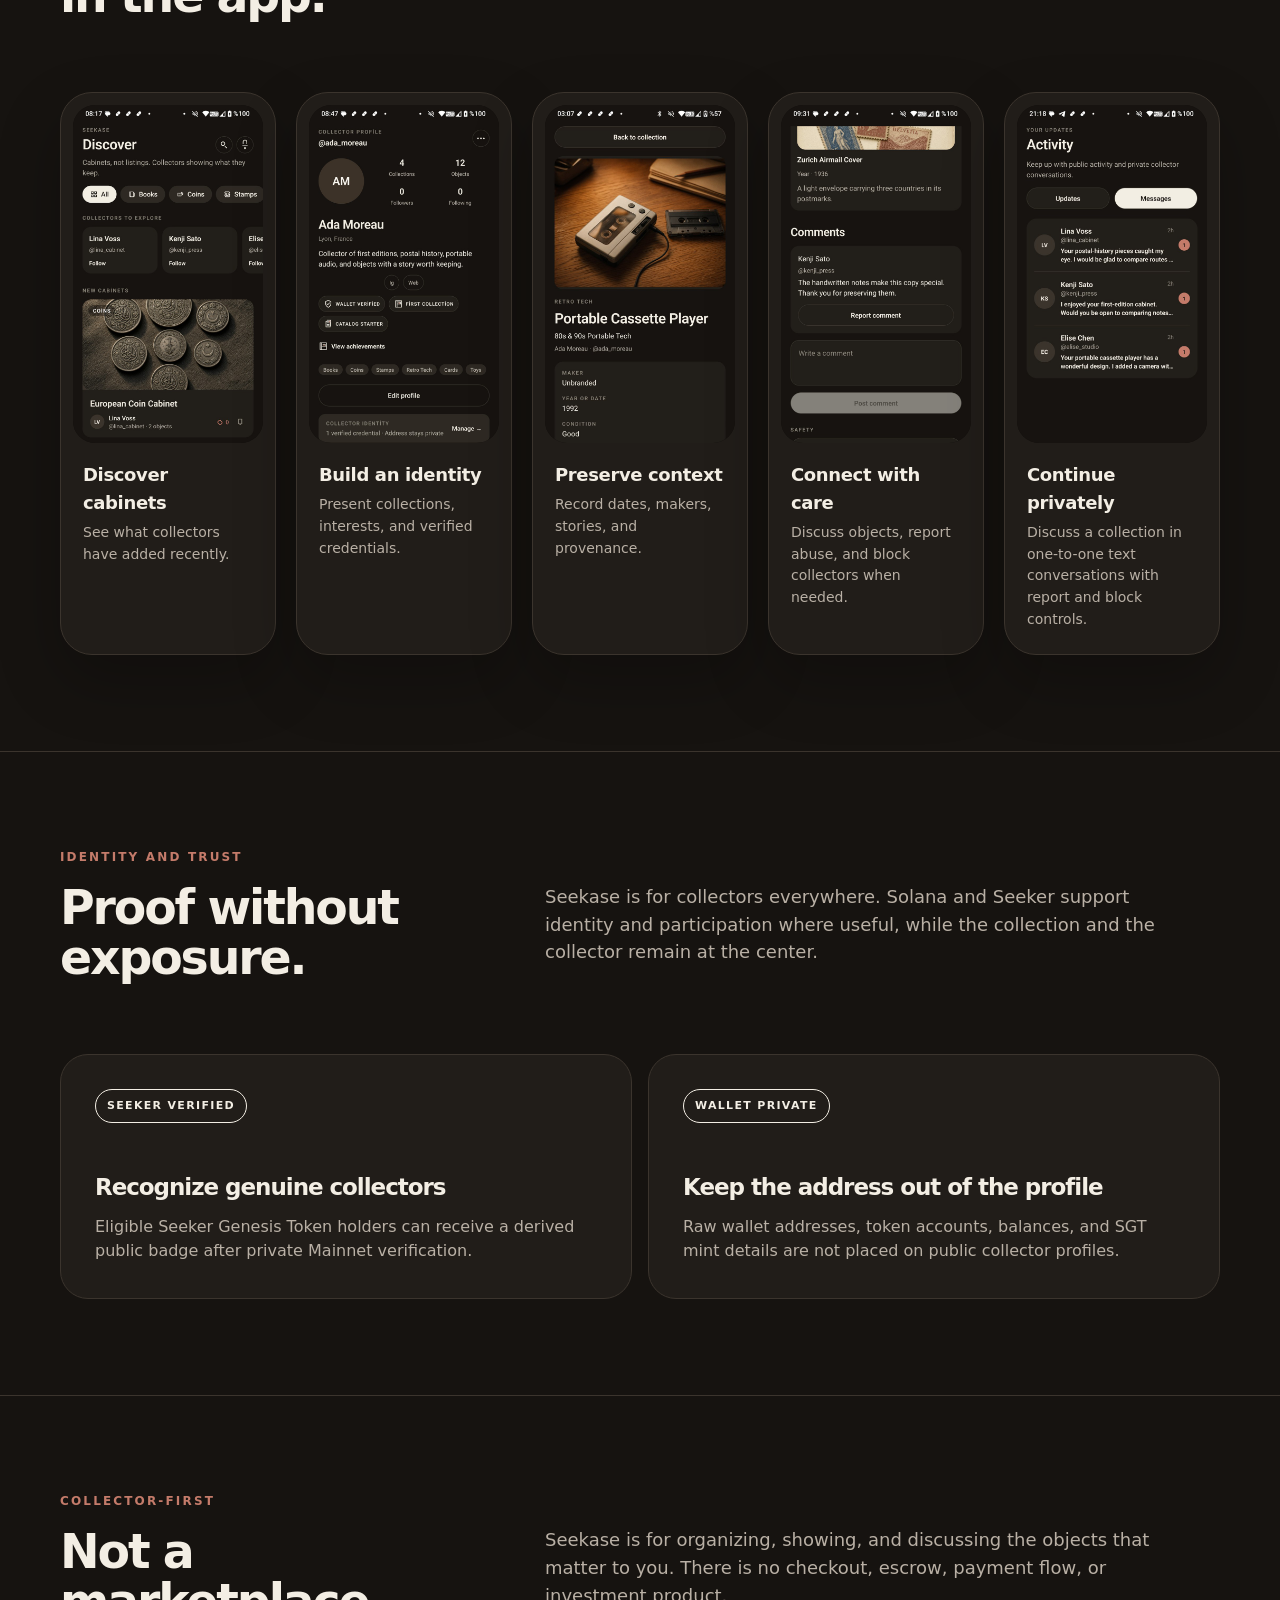
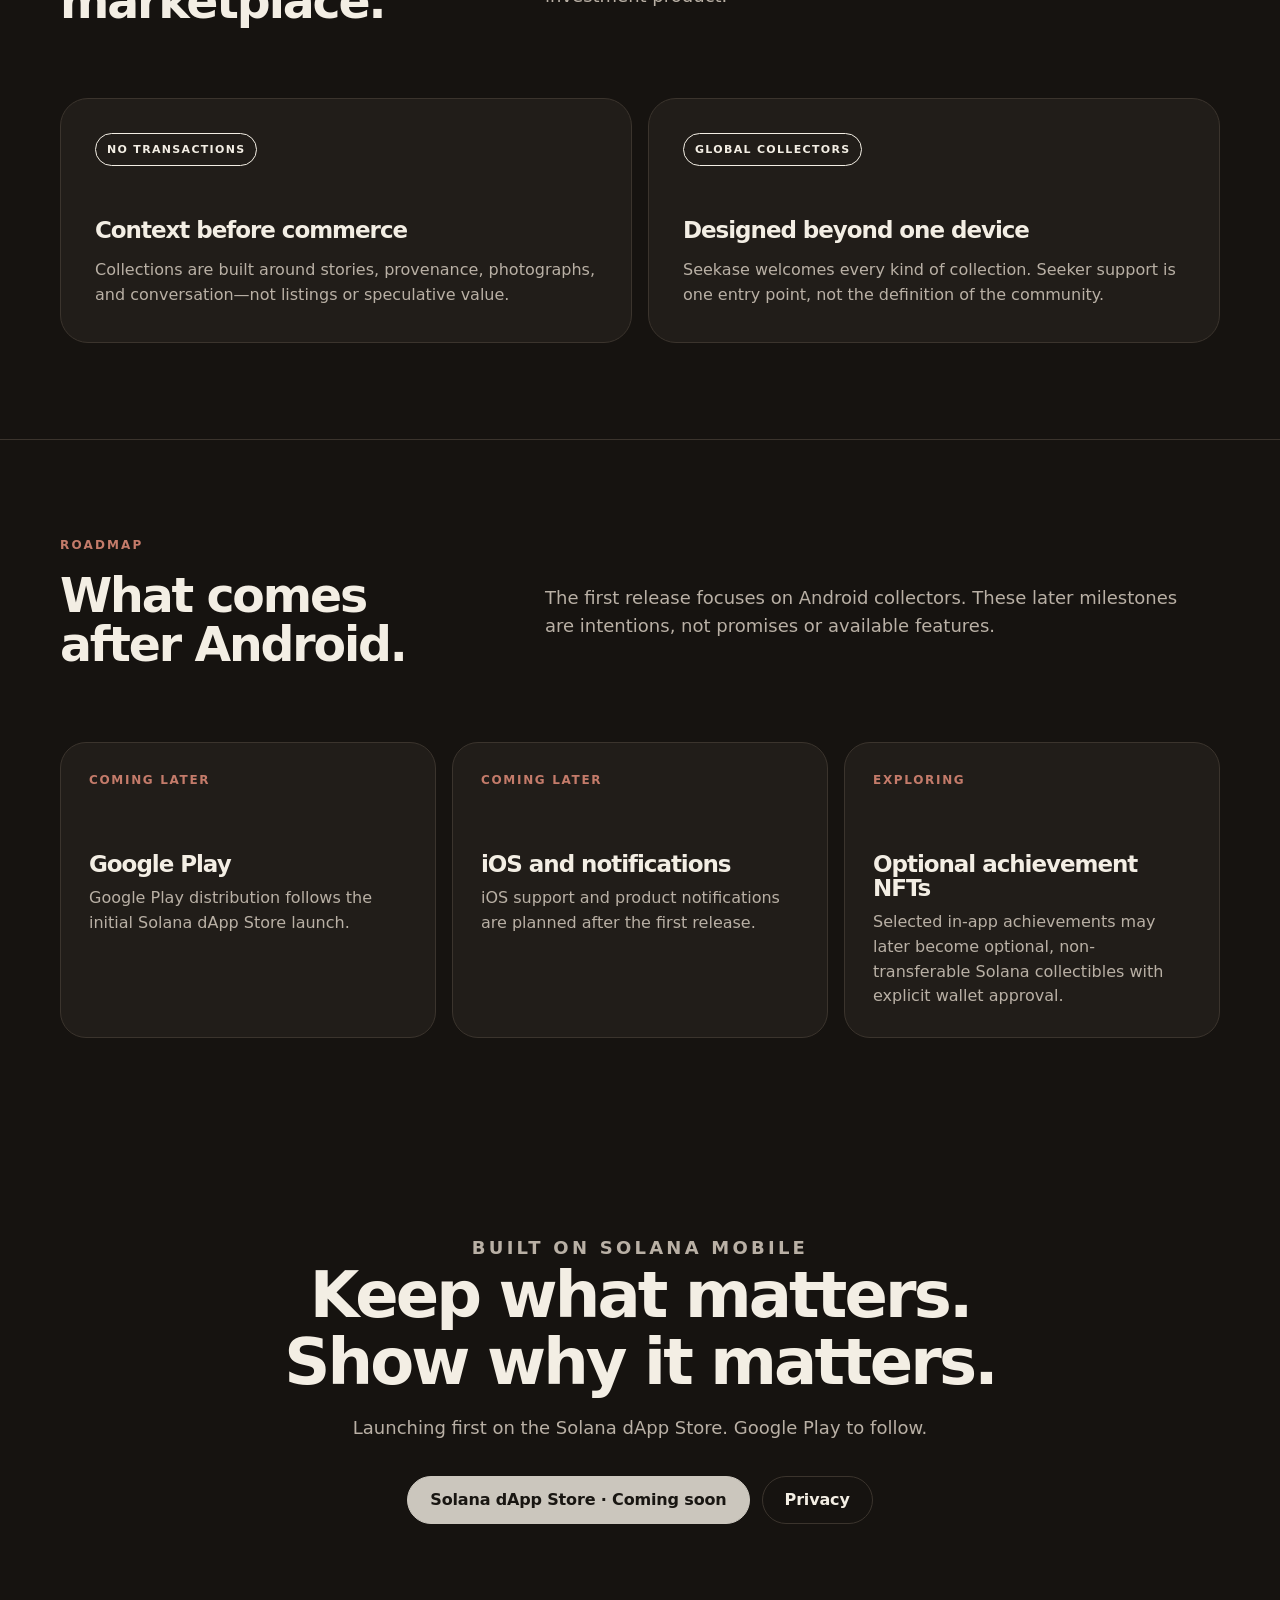
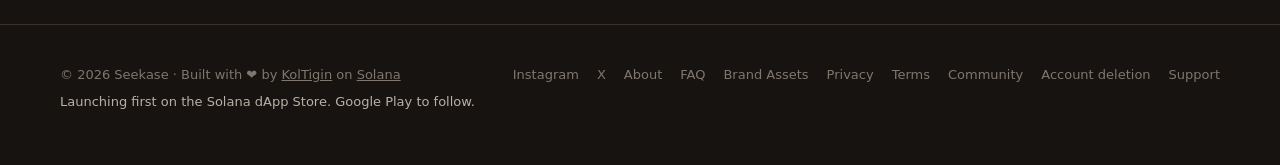
==== commit 7d700882: "Make website copy more direct" ====
--- a/index.html
+++ b/index.html
@@ -54,8 +54,9 @@
       }
     </script>
     <link rel="icon" href="/assets/mark.svg" type="image/svg+xml" />
-    <link rel="apple-touch-icon" href="/assets/brand/app-icon-512.png" />
-    <link rel="stylesheet" href="/assets/site.css" />
+  <link rel="apple-touch-icon" href="/assets/brand/app-icon-512.png" />
+  <link rel="stylesheet" href="/assets/site.css" />
+  <script src="/assets/mobile-nav.js" defer></script>
   </head>
   <body>
     <header class="site-header">
@@ -181,7 +182,7 @@
           <div class="section-intro">
             <div>
               <p class="eyebrow">Daily check-in</p>
-              <h2>A small ritual, honestly recorded.</h2>
+              <h2>Check in once a day.</h2>
             </div>
             <p class="section-copy">
               Collectors with a connected wallet can check in once per UTC day. A successful check-in can build a 7, 14,
@@ -213,7 +214,7 @@
           <div class="section-intro">
             <div>
               <p class="eyebrow">Inside Seekase</p>
-              <h2>A cabinet you can carry.</h2>
+              <h2>See collections in the app.</h2>
             </div>
             <p class="section-copy">
               Browse living collections, shape a public collector profile, and keep the details that make each object
@@ -341,7 +342,7 @@
           <div class="section-intro">
             <div>
               <p class="eyebrow">Roadmap</p>
-              <h2>Growing with care.</h2>
+              <h2>What comes after Android.</h2>
             </div>
             <p class="section-copy">
               The first release focuses on Android collectors. These later milestones are intentions, not promises or
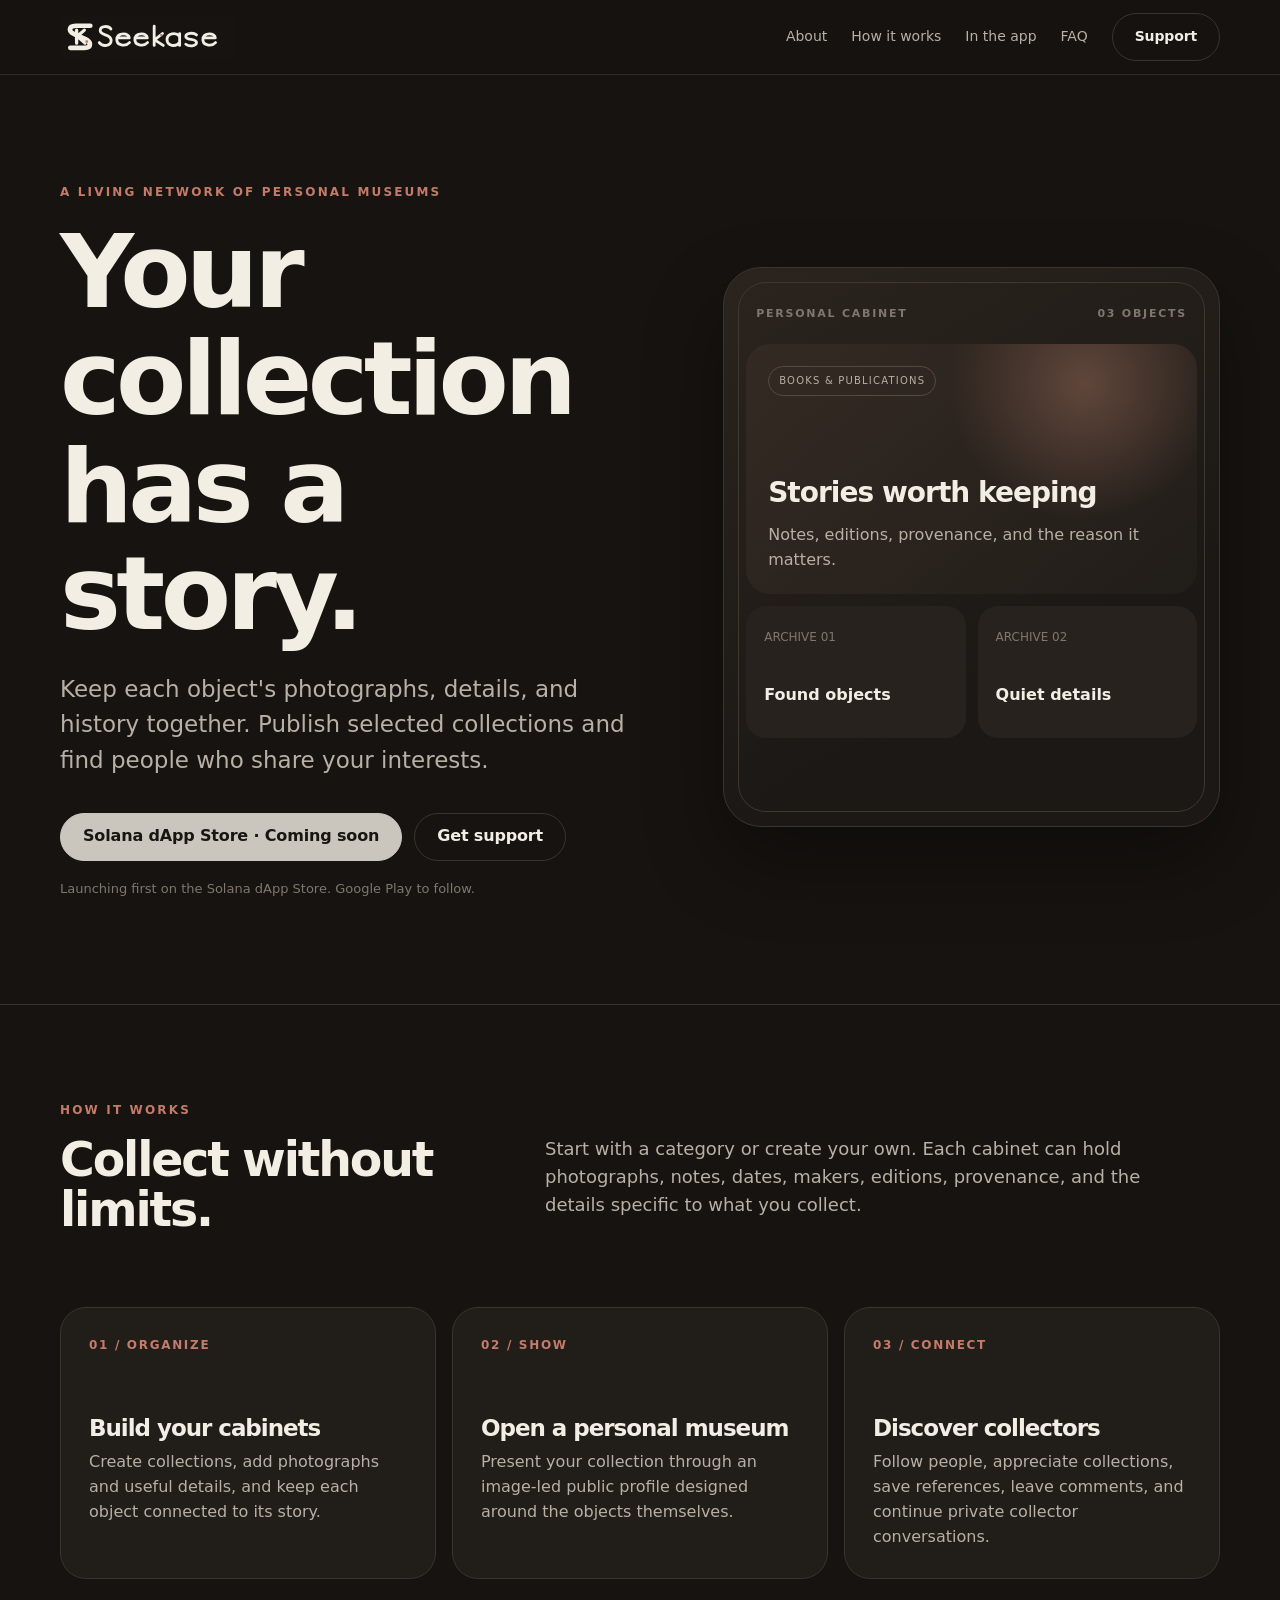
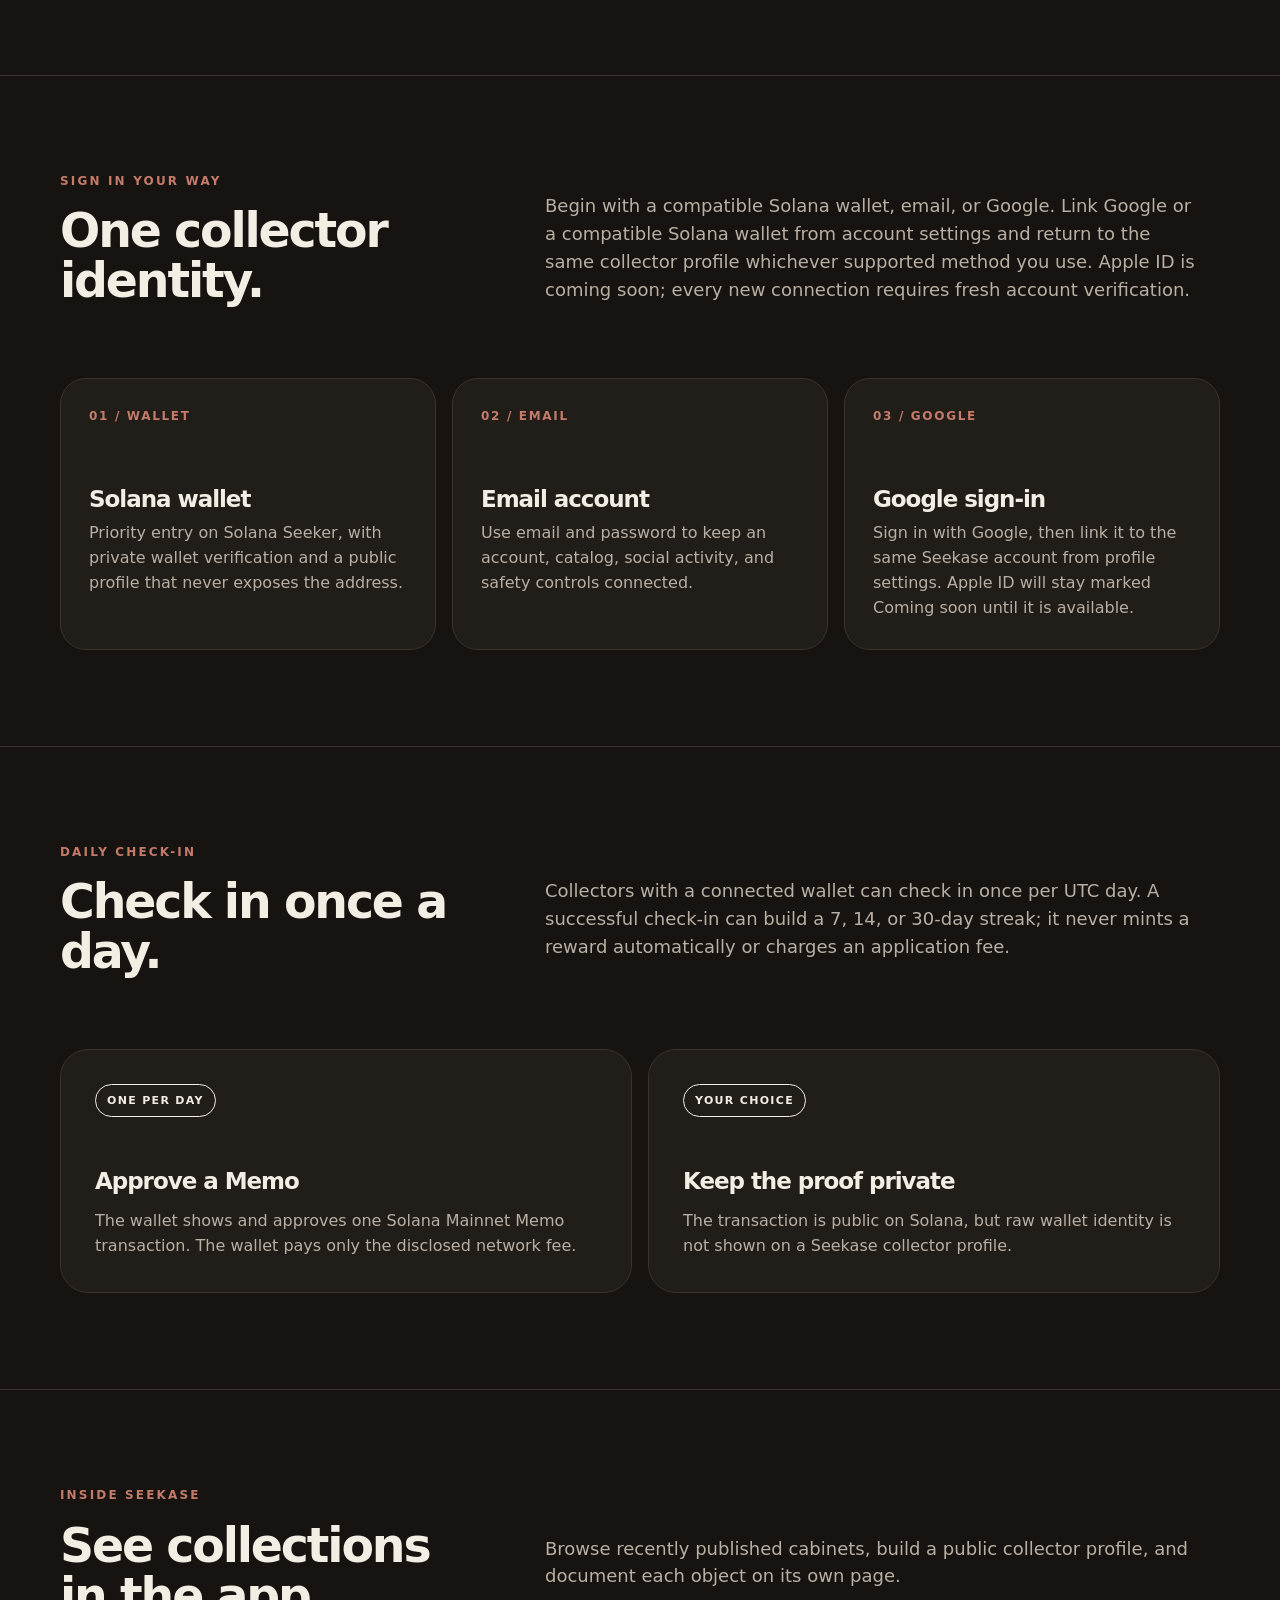
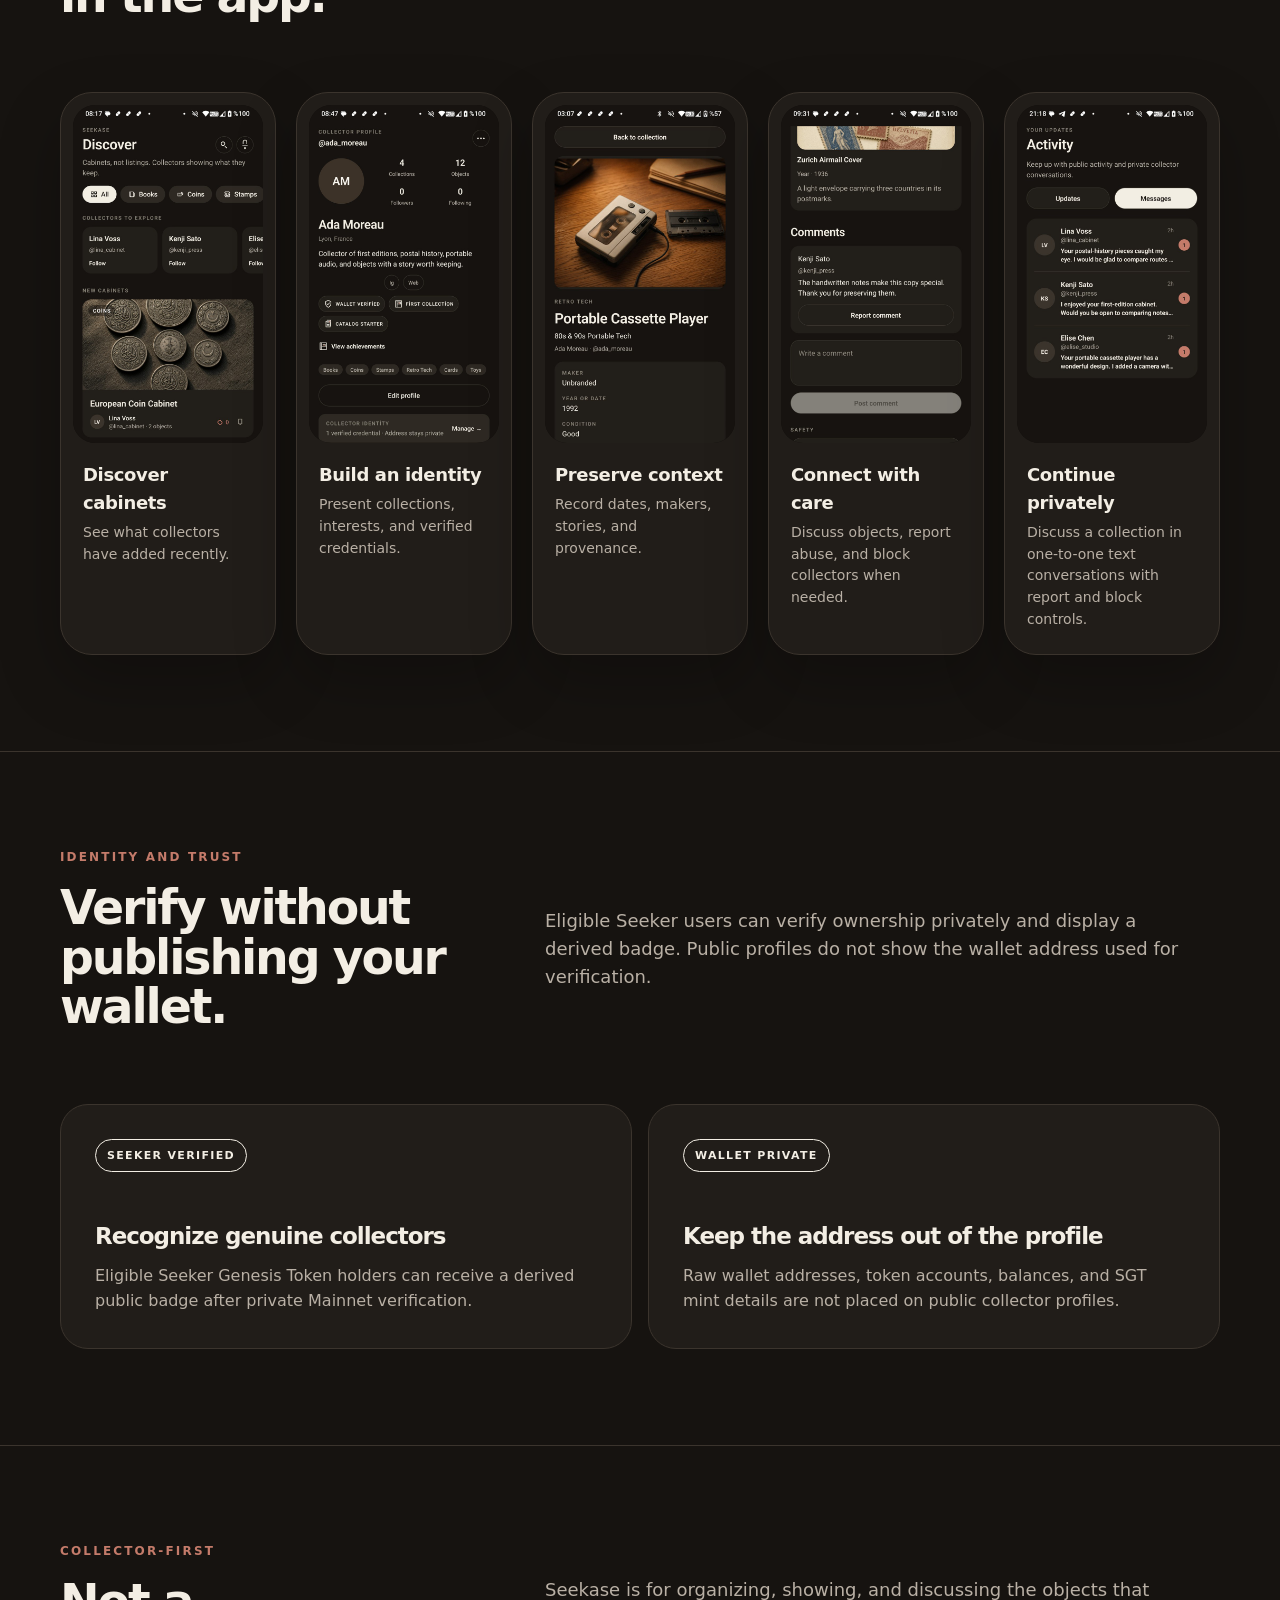
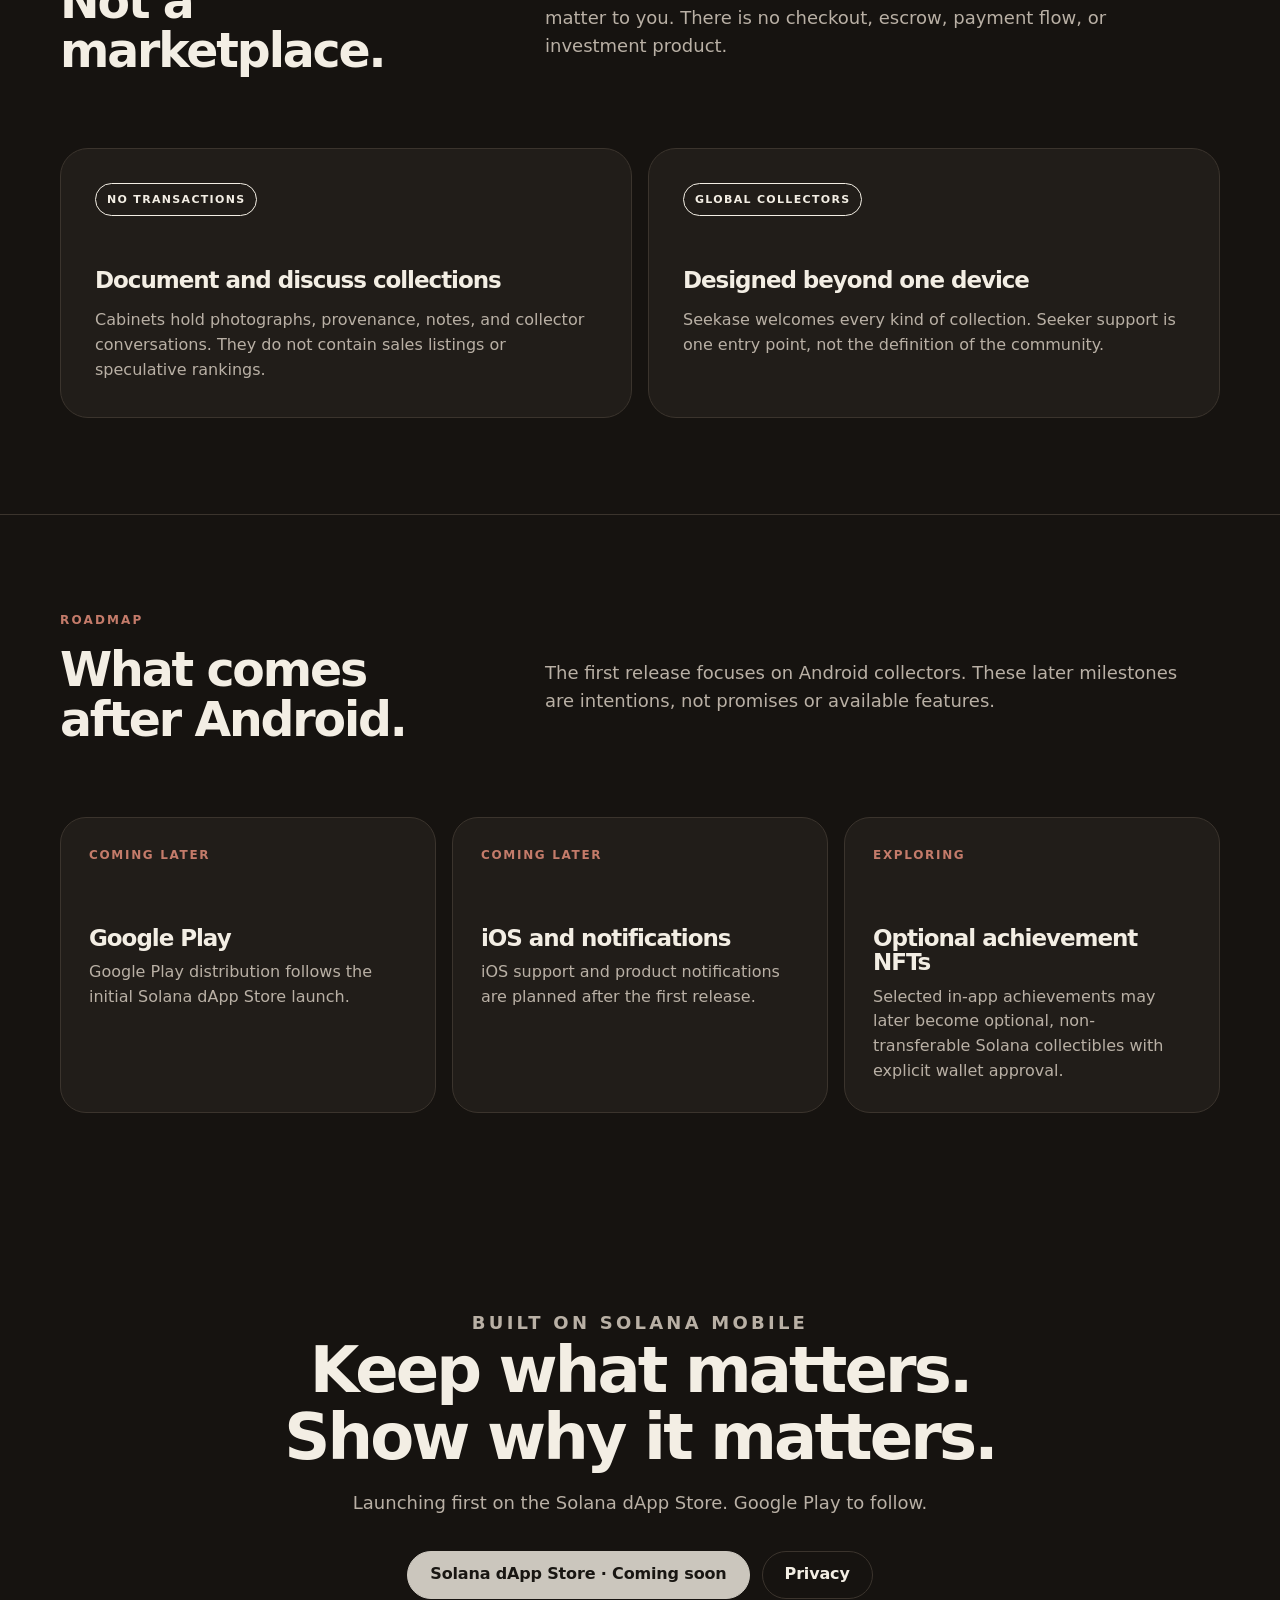
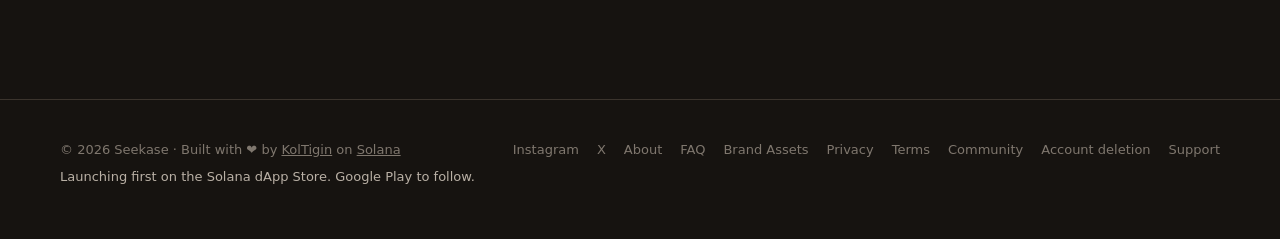
==== commit 10910bfb: "Refine website copy for clarity" ====
--- a/index.html
+++ b/index.html
@@ -76,8 +76,8 @@
             <p class="eyebrow">A living network of personal museums</p>
             <h1>Your collection has a story.</h1>
             <p class="lede">
-              Organize the objects you care about, preserve what makes them meaningful, and meet collectors who notice
-              the details.
+              Keep each object's photographs, details, and history together. Publish selected collections and find
+              people who share your interests.
             </p>
             <div class="actions">
               <span
@@ -111,8 +111,8 @@
               <h2>Collect without limits.</h2>
             </div>
             <p class="section-copy">
-              Books, coins, stamps, miniature cars, cameras, art, vintage technology, everyday objects, and categories
-              nobody has named yet. Seekase keeps the structure flexible and the experience simple.
+              Start with a category or create your own. Each cabinet can hold photographs, notes, dates, makers,
+              editions, provenance, and the details specific to what you collect.
             </p>
           </div>
           <div class="feature-grid">
@@ -217,8 +217,8 @@
               <h2>See collections in the app.</h2>
             </div>
             <p class="section-copy">
-              Browse living collections, shape a public collector profile, and keep the details that make each object
-              worth remembering.
+              Browse recently published cabinets, build a public collector profile, and document each object on its
+              own page.
             </p>
           </div>
           <div class="screen-grid">
@@ -278,11 +278,11 @@
           <div class="section-intro">
             <div>
               <p class="eyebrow">Identity and trust</p>
-              <h2>Proof without exposure.</h2>
-            </div>
-            <p class="section-copy">
-              Seekase is for collectors everywhere. Solana and Seeker support identity and participation where useful,
-              while the collection and the collector remain at the center.
+              <h2>Verify without publishing your wallet.</h2>
+            </div>
+            <p class="section-copy">
+              Eligible Seeker users can verify ownership privately and display a derived badge. Public profiles do not
+              show the wallet address used for verification.
             </p>
           </div>
           <div class="identity">
@@ -320,10 +320,10 @@
           <div class="identity">
             <article class="identity-card">
               <span class="status-pill">No transactions</span>
-              <h3>Context before commerce</h3>
-              <p>
-                Collections are built around stories, provenance, photographs, and conversation—not listings or
-                speculative value.
+              <h3>Document and discuss collections</h3>
+              <p>
+                Cabinets hold photographs, provenance, notes, and collector conversations. They do not contain sales
+                listings or speculative rankings.
               </p>
             </article>
             <article class="identity-card dark">
